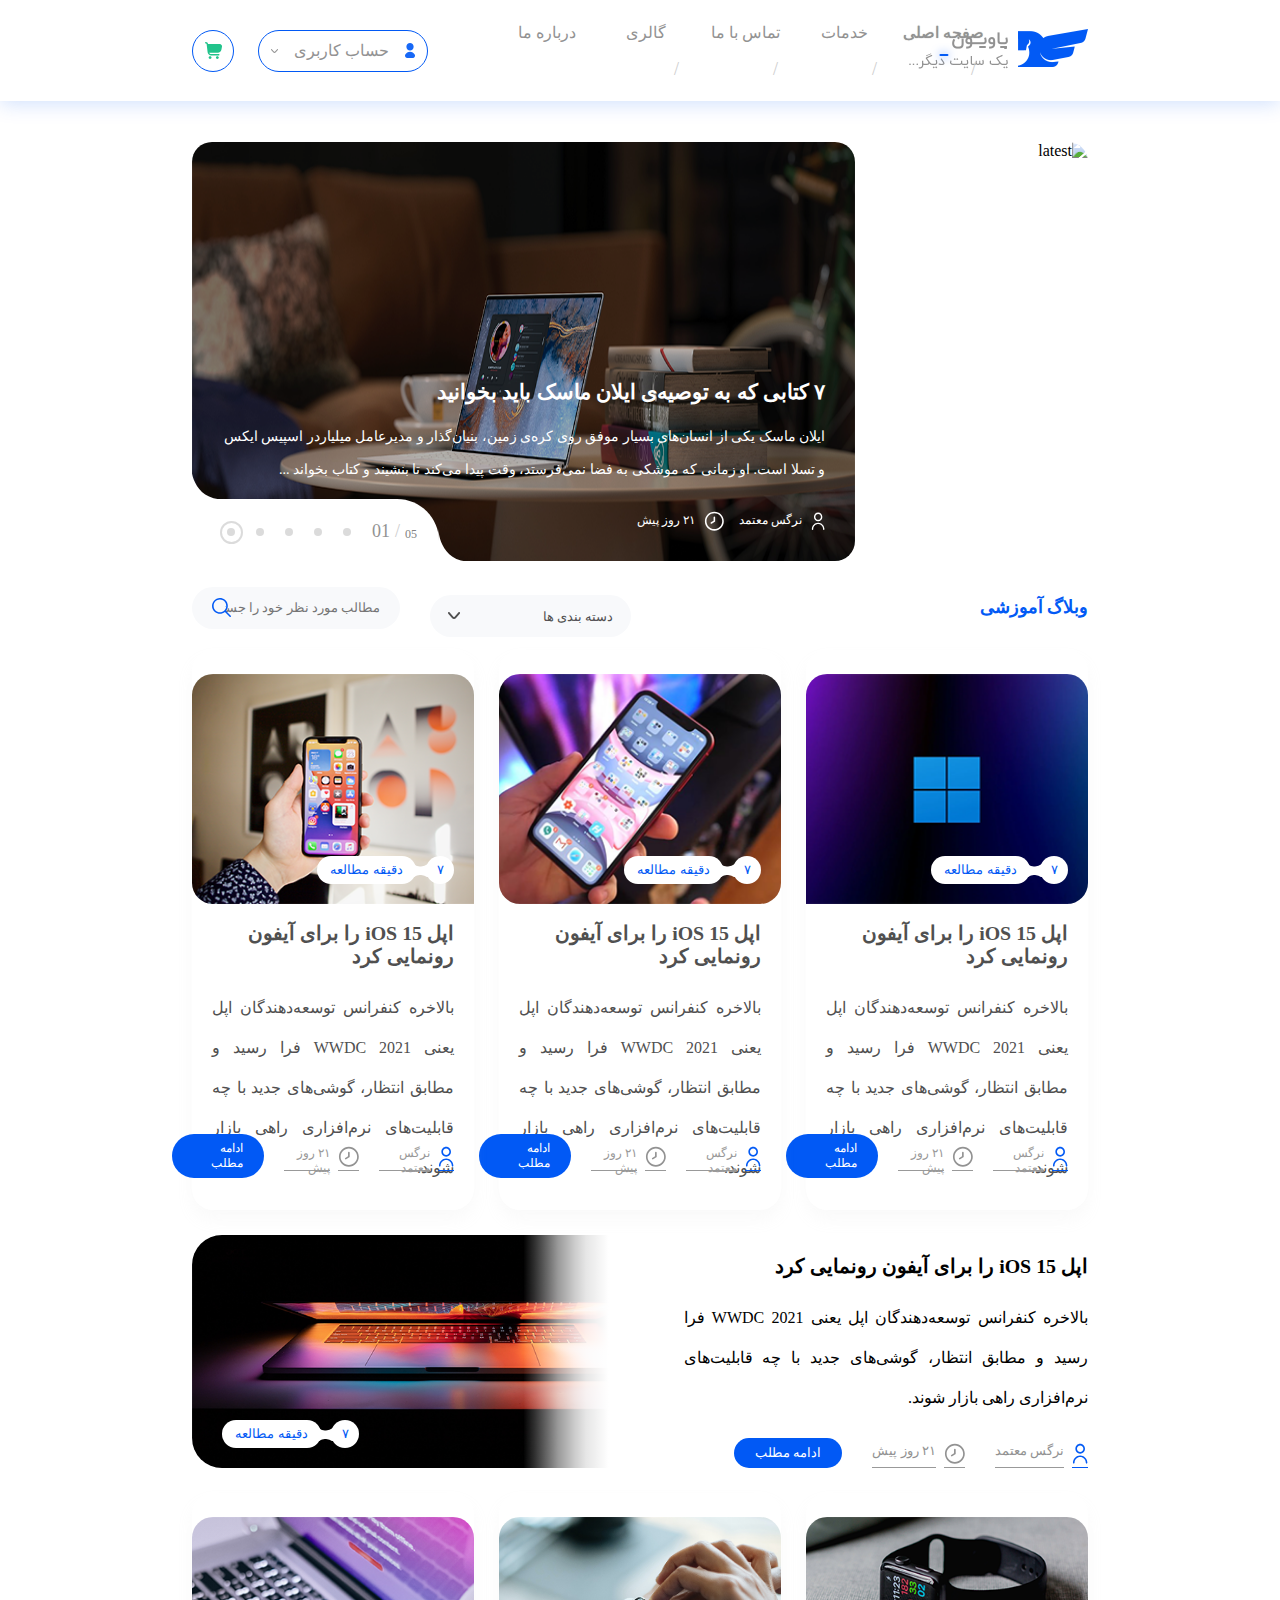
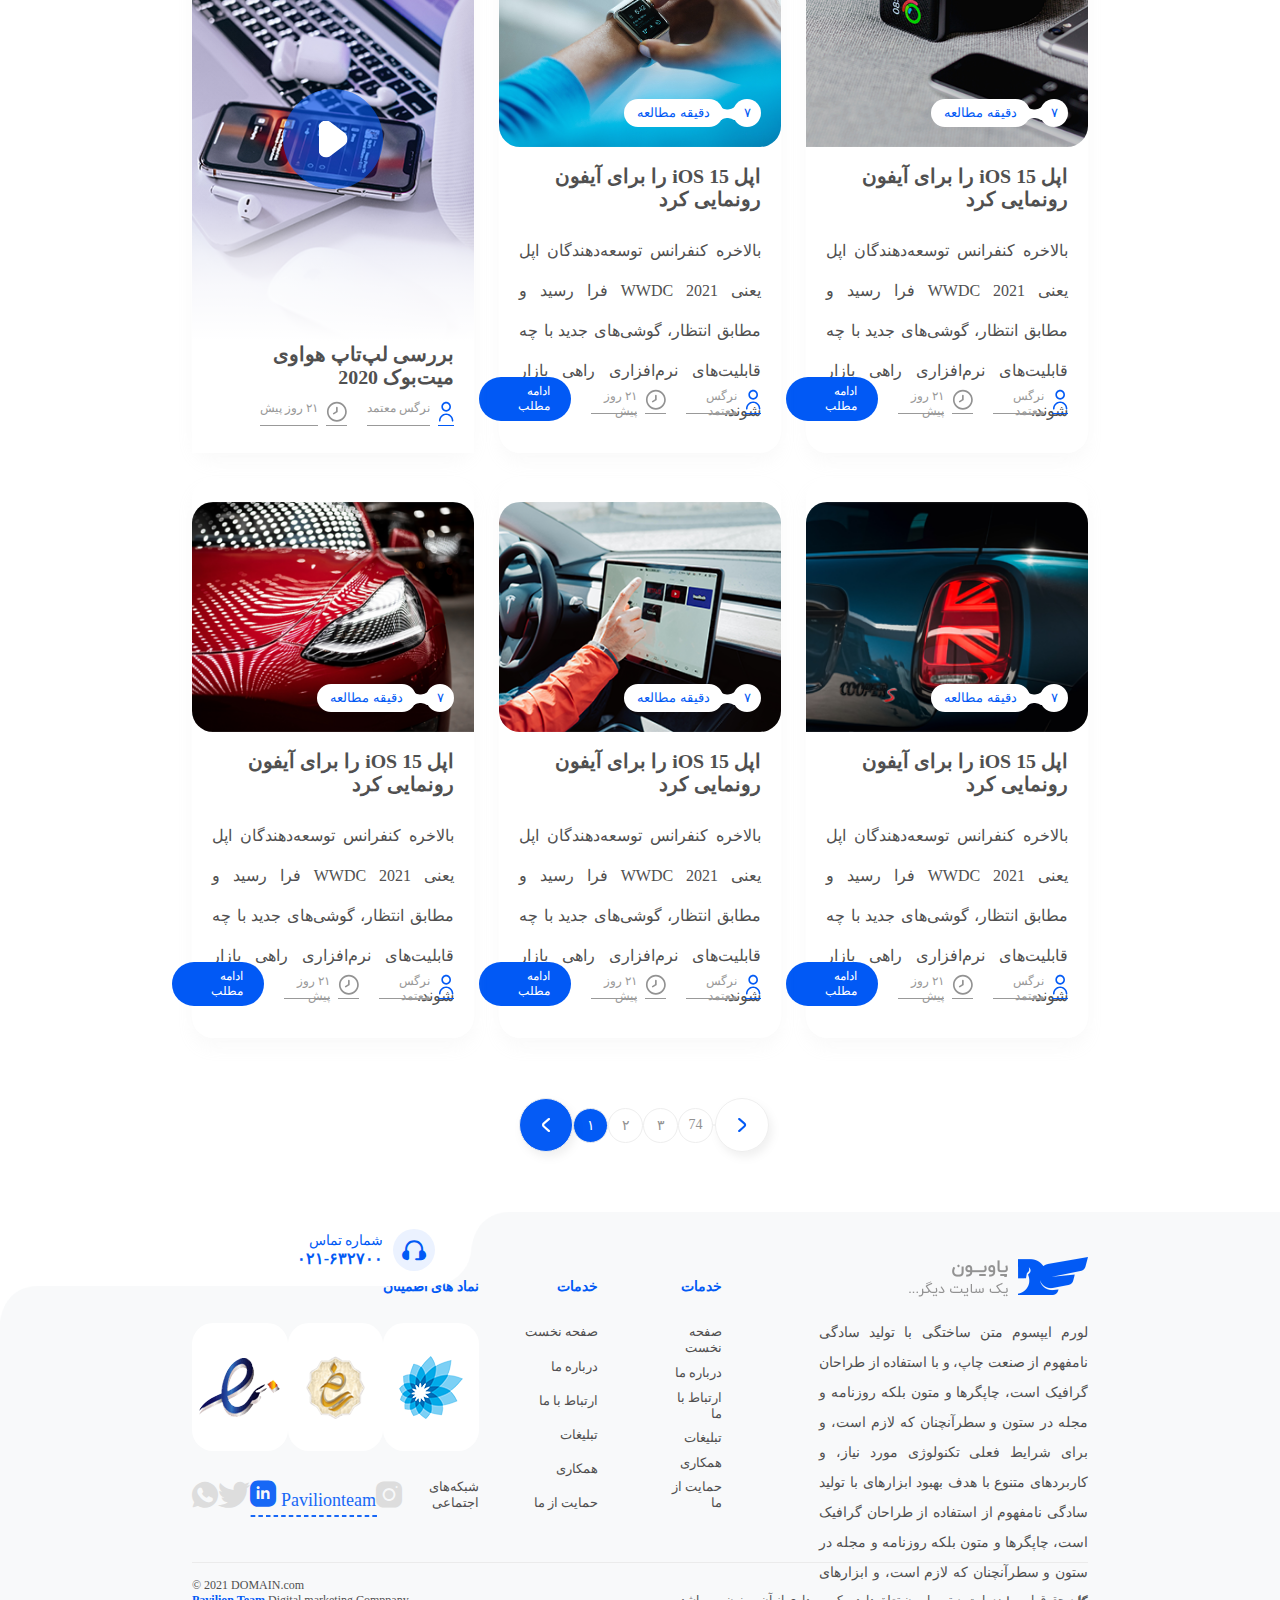
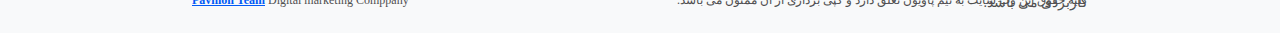
==== index.html @ 32d0528b "pagination" ====
<!DOCTYPE html>
<html lang="fa-IR" dir="rtl">

<head>
    <meta charset="UTF-8">
    <meta http-equiv="X-UA-Compatible" content="IE=edge">
    <meta name="viewport" content="width=device-width, initial-scale=1.0">
    <title>Main page</title>
    <link rel="stylesheet" href="icons/Flex-v1.0/style.css">
    <link rel="stylesheet" href="css/style.css">
    <link rel="stylesheet" href="css/style2.css">
    <script src="https://ajax.googleapis.com/ajax/libs/jquery/3.5.1/jquery.min.js"></script>

</head>

<body>

    <header>
        <div class="container">

            <div class="top-header">
                <div class="logo">
                    <img src="images/header/logo.png" alt="logo">
                </div>


                <div class="top-menu">
                    <ul class="menu" id="menu">
                        <li data-time="1">
                            <a href="#" class="active">صفحه اصلی</a>

                            <ul class="sub-menu">
                                <li>
                                    <a href="#">
                                        <div class="sub-menu-icon">
                                            <i class="flex flex-icons8-key"></i>
                                        </div>
                                        <div class="sub-menu-text">
                                            <p class="title">
                                                هدف گذاری
                                            </p>
                                            <p class="text">
                                                Lorem ipsum dolor sit amet consectetur adipisicing elit. Veritatis quia
                                                illo dolores doloremque nam officiis hic? Quisquam non ratione unde
                                                autem molestiae. Facilis architecto explicabo quo nam perspiciatis
                                                adipisci a.
                                            </p>
                                        </div>
                                    </a>
                                </li>

                                <li>
                                    <a href="#">
                                        <div class="sub-menu-icon">
                                            <i class="flex flex-icons8-key"></i>
                                        </div>
                                        <div class="sub-menu-text">
                                            <p class="title">
                                                هدف گذاری
                                            </p>
                                            <p class="text">
                                                Lorem ipsum dolor sit amet consectetur adipisicing elit. Veritatis quia
                                                illo dolores doloremque nam officiis hic? Quisquam non ratione unde
                                                autem molestiae. Facilis architecto explicabo quo nam perspiciatis
                                                adipisci a.
                                            </p>
                                        </div>
                                    </a>
                                </li>

                                <li>
                                    <a href="#">
                                        <div class="sub-menu-icon">
                                            <i class="flex flex-icons8-key"></i>
                                        </div>
                                        <div class="sub-menu-text">
                                            <p class="title">
                                                هدف گذاری
                                            </p>
                                            <p class="text">
                                                Lorem ipsum dolor sit amet consectetur adipisicing elit. Veritatis quia
                                                illo dolores doloremque nam officiis hic? Quisquam non ratione unde
                                                autem molestiae. Facilis architecto explicabo quo nam perspiciatis
                                                adipisci a.
                                            </p>
                                        </div>
                                    </a>
                                </li>

                                <li>
                                    <a href="#">
                                        <div class="sub-menu-icon">
                                            <i class="flex flex-icons8-key"></i>
                                        </div>
                                        <div class="sub-menu-text">
                                            <p class="title">
                                                هدف گذاری
                                            </p>
                                            <p class="text">
                                                Lorem ipsum dolor sit amet consectetur adipisicing elit. Veritatis quia
                                                illo dolores doloremque nam officiis hic? Quisquam non ratione unde
                                                autem molestiae. Facilis architecto explicabo quo nam perspiciatis
                                                adipisci a.
                                            </p>
                                        </div>
                                    </a>
                                </li>


                            </ul>

                        </li>
                        <li data-time="2">
                            <a href="#">
                                خدمات
                            </a>
                        </li>

                        <li data-time="3"><a href="#">
                                تماس با ما
                            </a>
                        </li>
                        <li data-time="4">
                            <a href="#">
                                گالری
                            </a>
                            <ul class="sub-menu">
                                <li>
                                    <a href="#">
                                        <div class="sub-menu-icon">
                                            <i class="flex flex-icons8-key"></i>
                                        </div>
                                        <div class="sub-menu-text">
                                            <p class="title">
                                                هدف گذاری
                                            </p>
                                            <p class="text">
                                                Lorem ipsum dolor sit amet consectetur adipisicing elit. Veritatis quia
                                                illo dolores doloremque nam officiis hic? Quisquam non ratione unde
                                                autem molestiae. Facilis architecto explicabo quo nam perspiciatis
                                                adipisci a.
                                            </p>
                                        </div>
                                    </a>
                                </li>

                                <li>
                                    <a href="#">
                                        <div class="sub-menu-icon">
                                            <i class="flex flex-icons8-key"></i>
                                        </div>
                                        <div class="sub-menu-text">
                                            <p class="title">
                                                هدف گذاری
                                            </p>
                                            <p class="text">
                                                Lorem ipsum dolor sit amet consectetur adipisicing elit. Veritatis quia
                                                illo dolores doloremque nam officiis hic? Quisquam non ratione unde
                                                autem molestiae. Facilis architecto explicabo quo nam perspiciatis
                                                adipisci a.
                                            </p>
                                        </div>
                                    </a>
                                </li>

                                <li>
                                    <a href="#">
                                        <div class="sub-menu-icon">
                                            <i class="flex flex-icons8-key"></i>
                                        </div>
                                        <div class="sub-menu-text">
                                            <p class="title">
                                                هدف گذاری
                                            </p>
                                            <p class="text">
                                                Lorem ipsum dolor sit amet consectetur adipisicing elit. Veritatis quia
                                                illo dolores doloremque nam officiis hic? Quisquam non ratione unde
                                                autem molestiae. Facilis architecto explicabo quo nam perspiciatis
                                                adipisci a.
                                            </p>
                                        </div>
                                    </a>
                                </li>

                                <li>
                                    <a href="#">
                                        <div class="sub-menu-icon">
                                            <i class="flex flex-icons8-key"></i>
                                        </div>
                                        <div class="sub-menu-text">
                                            <p class="title">
                                                هدف گذاری
                                            </p>
                                            <p class="text">
                                                Lorem ipsum dolor sit amet consectetur adipisicing elit. Veritatis quia
                                                illo dolores doloremque nam officiis hic? Quisquam non ratione unde
                                                autem molestiae. Facilis architecto explicabo quo nam perspiciatis
                                                adipisci a.
                                            </p>
                                        </div>
                                    </a>
                                </li>


                            </ul>
                        </li>
                        <li data-time="5">
                            <a href="#">
                                درباره ما
                            </a>
                        </li>
                    </ul>
                </div>


                <div class="member">
                    <div class="user">
                        <span class="icon">
                            <img src="images/header/profile/icon.svg" alt="profile">
                        </span>
                        <span class="text">
                            حساب کاربری
                        </span>
                        <span class="icon icon-arrow">
                            <img src="images/header/profile/arrow.svg" alt="arrow">
                        </span>
                    </div>


                    <div class="card">
                        <img src="images/header/card/icon.svg" alt="card">
                    </div>


                </div>
            </div>
        </div>
    </header>

    <section class="sec sec-slider container">

        <div class="latest">
            <img src="images/latest/pic.png" alt="latest">
            <div class="text">
                <h2 class="">
                    ۷ کتابی که به توصیه‌ی
                    ایلان ماسک باید بخوانید
                </h2>
                <div>
                    <span class="profile">
                        <img src="images/latest/profile.svg" alt="pofile">
                        نرگس معتمد
                    </span>
                    <span class="time">
                        <img src="images/latest/time.svg" alt="time">
                        ۲۱ روز پیش
                    </span>
                </div>
            </div>
        </div>
        <div class="slider">
            <div class="slider-content">
                <img src="images/slider/pic.png" alt="slider" class="pic">

                <div class="text">

                    <h2 class="">
                        ۷ کتابی که به توصیه‌ی
                        ایلان ماسک باید بخوانید
                    </h2>
                    <p class="">
                        ایلان ماسک یکی از انسان‌های بسیار موفق روی کره‌ی زمین، بنیان‌گذار و مدیرعامل میلیاردر اسپیس ایکس
                        و
                        تسلا است. او زمانی که موشکی به فضا نمی‌فرستد، وقت پیدا می‌کند تا بنشیند و کتاب بخواند ...
                    </p>

                    <div>
                        <span class="profile">
                            <img src="images/latest/profile.svg" alt="pofile">
                            نرگس معتمد
                        </span>
                        <span class="time">
                            <img src="images/latest/time.svg" alt="time">
                            ۲۱ روز پیش
                        </span>
                    </div>
                </div>
            </div>

            <div class="counter">
                <div class="content">
                    <span class="counter-text">
                        <span class="all">
                            05
                        </span>

                        <span class="slash">
                            /
                        </span>

                        <span class="page">
                            01
                        </span>
                    </span>

                    <ul class="dots">
                        <a href="#">
                            <li class="dot">
                            </li>
                        </a>
                        <a href="#">
                            <li class="dot">
                            </li>
                        </a>
                        <a href="#">
                            <li class="dot">
                            </li>
                        </a>
                        <a href="#">
                            <li class="dot">
                            </li>
                        </a>
                        <a href="#" class="active">
                            <li class="dot">
                            </li>
                        </a>
                    </ul>
                </div>


            </div>

        </div>

    </section>

    <section class="sec-form container">

        <div class="form sec">

            <span><a href="#">وبلاگ آموزشی</a></span>

            <form action="" method="">
                <div class="select">
                    <select>
                        <option value="1">دسته بندی ها</option>

                        <option value="2">1</option>

                        <option value="3">1</option>

                        <option value="4">1</option>
                    </select>

                </div>
                <div class="search">
                    <input type="search" name="serch" id="" placeholder="مطالب مورد نظر خود را جستجو کنید...">
                    <input type="submit" value="">
                </div>

            </form>
        </div>

    </section>

    <section class="container">
        <div class="blog">
            <div class="blog-item first">
                <div class="blog-img">
                    <img src="images/blog/pic (1).png" alt="blog-image">
                    <div class="blog-img-time">
                        <span>
                            ۷
                        </span>
                        <span>
                            دقیقه مطالعه
                        </span>
                    </div>
                </div>

                <div class="content">

                    <div class="blog-middle">
                        <div class="blog-title">
                            <h3>
                                اپل iOS 15 را برای آیفون رونمایی کرد
                            </h3>
                        </div>

                        <div class="blog-text">
                            بالاخره کنفرانس توسعه‌دهندگان اپل یعنی WWDC 2021 فرا رسید و مطابق انتظار، گوشی‌های جدید با
                            چه
                            قابلیت‌های
                            نرم‌افزاری راهی بازار شوند.
                        </div>
                    </div>
                    <div class="blog-footer">

                        <span class="blog-footer-text">
                            <span class="blog-footer-img profile">
                                <img src="icons/profile-blue.svg" alt="pofile">
                            </span>

                            <span class="profile-text">
                                نرگس معتمد
                            </span>
                        </span>
                        <span class="blog-footer-text">
                            <span class="blog-footer-img time">
                                <img src="icons/time-gray.svg" alt="time">
                            </span>

                            <span class="time-text">
                                ۲۱ روز پیش
                            </span>
                        </span>

                        <a href="#" class="btn-blue">
                            ادامه مطلب
                        </a>
                    </div>
                </div>
            </div>

            <div class="blog-item">
                <div class="blog-img">
                    <img src="images/blog/pic (2).png" alt="blog-image">
                    <div class="blog-img-time">
                        <span>
                            ۷
                        </span>
                        <span>
                            دقیقه مطالعه
                        </span>
                    </div>
                </div>

                <div class="content">

                    <div class="blog-middle">
                        <div class="blog-title">
                            <h3>
                                اپل iOS 15 را برای آیفون رونمایی کرد
                            </h3>
                        </div>

                        <div class="blog-text">
                            بالاخره کنفرانس توسعه‌دهندگان اپل یعنی WWDC 2021 فرا رسید و مطابق انتظار، گوشی‌های جدید با
                            چه
                            قابلیت‌های
                            نرم‌افزاری راهی بازار شوند.
                        </div>
                    </div>
                    <div class="blog-footer">

                        <span class="blog-footer-text">
                            <span class="blog-footer-img profile">
                                <img src="icons/profile-blue.svg" alt="pofile">
                            </span>

                            <span class="profile-text">
                                نرگس معتمد
                            </span>
                        </span>
                        <span class="blog-footer-text">
                            <span class="blog-footer-img time">
                                <img src="icons/time-gray.svg" alt="time">
                            </span>

                            <span class="time-text">
                                ۲۱ روز پیش
                            </span>
                        </span>

                        <a href="#" class="btn-blue">
                            ادامه مطلب
                        </a>
                    </div>
                </div>
            </div>

            <div class="blog-item third">
                <div class="blog-img">
                    <img src="images/blog/pic (3).png" alt="blog-image">
                    <div class="blog-img-time">
                        <span>
                            ۷
                        </span>
                        <span>
                            دقیقه مطالعه
                        </span>
                    </div>
                </div>

                <div class="content">

                    <div class="blog-middle">
                        <div class="blog-title">
                            <h3>
                                اپل iOS 15 را برای آیفون رونمایی کرد
                            </h3>
                        </div>

                        <div class="blog-text">
                            بالاخره کنفرانس توسعه‌دهندگان اپل یعنی WWDC 2021 فرا رسید و مطابق انتظار، گوشی‌های جدید با
                            چه
                            قابلیت‌های
                            نرم‌افزاری راهی بازار شوند.
                        </div>
                    </div>
                    <div class="blog-footer">

                        <span class="blog-footer-text">
                            <span class="blog-footer-img profile">
                                <img src="icons/profile-blue.svg" alt="pofile">
                            </span>

                            <span class="profile-text">
                                نرگس معتمد
                            </span>
                        </span>
                        <span class="blog-footer-text">
                            <span class="blog-footer-img time">
                                <img src="icons/time-gray.svg" alt="time">
                            </span>

                            <span class="time-text">
                                ۲۱ روز پیش
                            </span>
                        </span>

                        <a href="#" class="btn-blue">
                            ادامه مطلب
                        </a>
                    </div>

                </div>
            </div>

            <div class="blog-item-wide">
                <div class="blog-img-time">
                    <span>
                        ۷
                    </span>
                    <span>
                        دقیقه مطالعه
                    </span>
                </div>

                <div class="content">
                    <div class="blog-middle">
                        <div class="blog-title">
                            <h3>
                                اپل iOS 15 را برای آیفون رونمایی کرد
                            </h3>
                        </div>

                        <div class="blog-text">
                            بالاخره کنفرانس توسعه‌دهندگان اپل یعنی WWDC 2021 فرا رسید و مطابق انتظار، گوشی‌های جدید با
                            چه
                            قابلیت‌های
                            نرم‌افزاری راهی بازار شوند.
                        </div>
                    </div>
                    <div class="blog-footer">

                        <span class="blog-footer-text">
                            <span class="blog-footer-img profile">
                                <img src="icons/profile-blue.svg" alt="pofile">
                            </span>

                            <span class="profile-text">
                                نرگس معتمد
                            </span>
                        </span>
                        <span class="blog-footer-text">
                            <span class="blog-footer-img time">
                                <img src="icons/time-gray.svg" alt="time">
                            </span>

                            <span class="time-text">
                                ۲۱ روز پیش
                            </span>
                        </span>

                        <a href="#" class="btn-blue">
                            ادامه مطلب
                        </a>
                    </div>
                </div>


            </div>

            <div class="blog-item first">
                <div class="blog-img">
                    <img src="images/blog/pic (4).png" alt="blog-image">
                    <div class="blog-img-time">
                        <span>
                            ۷
                        </span>
                        <span>
                            دقیقه مطالعه
                        </span>
                    </div>
                </div>

                <div class="content">
                    <div class="blog-middle">
                        <div class="blog-title">
                            <h3>
                                اپل iOS 15 را برای آیفون رونمایی کرد
                            </h3>
                        </div>

                        <div class="blog-text">
                            بالاخره کنفرانس توسعه‌دهندگان اپل یعنی WWDC 2021 فرا رسید و مطابق انتظار، گوشی‌های جدید با
                            چه
                            قابلیت‌های
                            نرم‌افزاری راهی بازار شوند.
                        </div>
                    </div>
                    <div class="blog-footer">

                        <span class="blog-footer-text">
                            <span class="blog-footer-img profile">
                                <img src="icons/profile-blue.svg" alt="pofile">
                            </span>

                            <span class="profile-text">
                                نرگس معتمد
                            </span>
                        </span>
                        <span class="blog-footer-text">
                            <span class="blog-footer-img time">
                                <img src="icons/time-gray.svg" alt="time">
                            </span>

                            <span class="time-text">
                                ۲۱ روز پیش
                            </span>
                        </span>

                        <a href="#" class="btn-blue">
                            ادامه مطلب
                        </a>
                    </div>
                </div>
            </div>

            <div class="blog-item">
                <div class="blog-img">
                    <img src="images/blog/pic (5).png" alt="blog-image">
                    <div class="blog-img-time">
                        <span>
                            ۷
                        </span>
                        <span>
                            دقیقه مطالعه
                        </span>
                    </div>
                </div>

                <div class="content">
                    <div class="blog-middle">
                        <div class="blog-title">
                            <h3>
                                اپل iOS 15 را برای آیفون رونمایی کرد
                            </h3>
                        </div>

                        <div class="blog-text">
                            بالاخره کنفرانس توسعه‌دهندگان اپل یعنی WWDC 2021 فرا رسید و مطابق انتظار، گوشی‌های جدید با
                            چه
                            قابلیت‌های
                            نرم‌افزاری راهی بازار شوند.
                        </div>
                    </div>
                    <div class="blog-footer">

                        <span class="blog-footer-text">
                            <span class="blog-footer-img profile">
                                <img src="icons/profile-blue.svg" alt="pofile">
                            </span>

                            <span class="profile-text">
                                نرگس معتمد
                            </span>
                        </span>
                        <span class="blog-footer-text">
                            <span class="blog-footer-img time">
                                <img src="icons/time-gray.svg" alt="time">
                            </span>

                            <span class="time-text">
                                ۲۱ روز پیش
                            </span>
                        </span>

                        <a href="#" class="btn-blue">
                            ادامه مطلب
                        </a>
                    </div>
                </div>
            </div>

            <div class="blog-item video">
                <div class="blog-img">
                    <img src="images/blog/pic (6).png" alt="blog-image">
                </div>

                <div class="play">
                    <div class="play-btn">
                        <img class="play-btn-img" src="icons/play.svg" alt="play"
                            onclick="playPause('video/sample-5s.mp4')">
                    </div>
                </div>


                <div class="content">
                    <div class="blog-middle">
                        <div class="blog-title">
                            <h3>
                                بررسی لپ‌تاپ هواوی میت‌بوک 2020
                            </h3>
                        </div>

                        <div class="blog-text">

                        </div>
                    </div>
                    <div class="blog-footer">

                        <span class="blog-footer-text">
                            <span class="blog-footer-img profile">
                                <img src="icons/profile-blue.svg" alt="pofile">
                            </span>

                            <span class="profile-text">
                                نرگس معتمد
                            </span>
                        </span>
                        <span class="blog-footer-text">
                            <span class="blog-footer-img time">
                                <img src="icons/time-gray.svg" alt="time">
                            </span>

                            <span class="time-text">
                                ۲۱ روز پیش
                            </span>
                        </span>


                    </div>
                </div>
            </div>

            <div class="blog-item first">
                <div class="blog-img">
                    <img src="images/blog/pic (7).png" alt="blog-image">
                    <div class="blog-img-time">
                        <span>
                            ۷
                        </span>
                        <span>
                            دقیقه مطالعه
                        </span>
                    </div>
                </div>

                <div class="content">
                    <div class="blog-middle">
                        <div class="blog-title">
                            <h3>
                                اپل iOS 15 را برای آیفون رونمایی کرد
                            </h3>
                        </div>

                        <div class="blog-text">
                            بالاخره کنفرانس توسعه‌دهندگان اپل یعنی WWDC 2021 فرا رسید و مطابق انتظار، گوشی‌های جدید با
                            چه
                            قابلیت‌های
                            نرم‌افزاری راهی بازار شوند.
                        </div>
                    </div>
                    <div class="blog-footer">

                        <span class="blog-footer-text">
                            <span class="blog-footer-img profile">
                                <img src="icons/profile-blue.svg" alt="pofile">
                            </span>

                            <span class="profile-text">
                                نرگس معتمد
                            </span>
                        </span>
                        <span class="blog-footer-text">
                            <span class="blog-footer-img time">
                                <img src="icons/time-gray.svg" alt="time">
                            </span>

                            <span class="time-text">
                                ۲۱ روز پیش
                            </span>
                        </span>

                        <a href="#" class="btn-blue">
                            ادامه مطلب
                        </a>
                    </div>
                </div>
            </div>

            <div class="blog-item">
                <div class="blog-img">
                    <img src="images/blog/pic (8).png" alt="blog-image">
                    <div class="blog-img-time">
                        <span>
                            ۷
                        </span>
                        <span>
                            دقیقه مطالعه
                        </span>
                    </div>
                </div>
                <div class="content">
                    <div class="blog-middle">
                        <div class="blog-title">
                            <h3>
                                اپل iOS 15 را برای آیفون رونمایی کرد
                            </h3>
                        </div>

                        <div class="blog-text">
                            بالاخره کنفرانس توسعه‌دهندگان اپل یعنی WWDC 2021 فرا رسید و مطابق انتظار، گوشی‌های جدید با
                            چه
                            قابلیت‌های
                            نرم‌افزاری راهی بازار شوند.
                        </div>
                    </div>
                    <div class="blog-footer">

                        <span class="blog-footer-text">
                            <span class="blog-footer-img profile">
                                <img src="icons/profile-blue.svg" alt="pofile">
                            </span>

                            <span class="profile-text">
                                نرگس معتمد
                            </span>
                        </span>
                        <span class="blog-footer-text">
                            <span class="blog-footer-img time">
                                <img src="icons/time-gray.svg" alt="time">
                            </span>

                            <span class="time-text">
                                ۲۱ روز پیش
                            </span>
                        </span>

                        <a href="#" class="btn-blue">
                            ادامه مطلب
                        </a>
                    </div>
                </div>
            </div>

            <div class="blog-item third">

                <div class="blog-img">
                    <img src="images/blog/pic (9).png" alt="blog-image">
                    <div class="blog-img-time">
                        <span>
                            ۷
                        </span>
                        <span>
                            دقیقه مطالعه
                        </span>
                    </div>
                </div>

                <div class="content">
                    <div class="blog-middle">
                        <div class="blog-title">
                            <h3>
                                اپل iOS 15 را برای آیفون رونمایی کرد
                            </h3>
                        </div>

                        <div class="blog-text">
                            بالاخره کنفرانس توسعه‌دهندگان اپل یعنی WWDC 2021 فرا رسید و مطابق انتظار، گوشی‌های جدید با
                            چه
                            قابلیت‌های
                            نرم‌افزاری راهی بازار شوند.
                        </div>
                    </div>
                    <div class="blog-footer">

                        <span class="blog-footer-text">
                            <span class="blog-footer-img profile">
                                <img src="icons/profile-blue.svg" alt="pofile">
                            </span>

                            <span class="profile-text">
                                نرگس معتمد
                            </span>
                        </span>
                        <span class="blog-footer-text">
                            <span class="blog-footer-img time">
                                <img src="icons/time-gray.svg" alt="time">
                            </span>

                            <span class="time-text">
                                ۲۱ روز پیش
                            </span>
                        </span>

                        <a href="#" class="btn-blue">
                            ادامه مطلب
                        </a>
                    </div>
                </div>
            </div>

        </div>

        <div class="pagination">
            <ul>
                <a href="#">
                    <li class="flex flex-left-arrow"></li>
                </a>
                <a href="#">
                    <li class="active">۱</li>
                </a>
                <a href="#">
                    <li>۲</li>
                </a>
                <a href="#">
                    <li>۳</li>
                </a>
                <a href="#">
                    <li>74</li>
                </a>
                <li class="line"></li>
                <a href="#">
                    <li class="flex flex-right-arrow"></li>
                </a>


            </ul>
        </div>

    </section>

    <footer class="">
        <div class="container">

            <div class="call">
                <div class="call-content">
                    <i class="flex flex-call"></i>
                    <div class="text">
                        <p>شماره تماس</p>
                        <p>۰۲۱-۶۳۲۷۰۰</p>
                    </div>
                </div>
            </div>

            <div class="content">
                <div class="about">
                    <div class="logo">
                        <img src="images/header/logo.png" alt="logo">
                    </div>
                    <div class="text">
                        لورم ایپسوم متن ساختگی با تولید سادگی نامفهوم از صنعت چاپ، و با استفاده از طراحان
                        گرافیک است، چاپگرها و متون بلکه روزنامه و مجله در ستون و سطرآنچنان که لازم است، و برای شرایط
                        فعلی تکنولوژی مورد نیاز، و کاربردهای متنوع با هدف بهبود ابزارهای با تولید سادگی نامفهوم از
                        استفاده از طراحان گرافیک است، چاپگرها و متون بلکه روزنامه و مجله در ستون و سطرآنچنان که لازم
                        است، و ابزارهای کاربردی می باشد.
                    </div>

                </div>


                <div class="services">
                    <div class="title">خدمات</div>
                    <ul class="links">
                        <li><a href="#">
                                صفحه نخست
                            </a></li>

                        <li><a href="#">
                                درباره ما

                            </a></li>

                        <li><a href="#">
                                ارتباط با ما

                            </a></li>

                        <li><a href="#">
                                تبلیغات

                            </a></li>

                        <li><a href="#">
                                همکاری

                            </a></li>

                        <li><a href="#">
                                حمایت از ما

                            </a></li>

                    </ul>
                </div>

                <div class="services services-2">
                    <div class="title">خدمات</div>

                    <ul class="links">
                        <li><a href="#">
                                صفحه نخست
                            </a></li>

                        <li><a href="#">
                                درباره ما

                            </a></li>

                        <li><a href="#">
                                ارتباط با ما

                            </a></li>

                        <li><a href="#">
                                تبلیغات

                            </a></li>

                        <li><a href="#">
                                همکاری

                            </a></li>

                        <li><a href="#">
                                حمایت از ما

                            </a></li>

                    </ul>
                </div>

                <div class="symbols">
                    <div class="title">نماد های اطمینان</div>

                    <div class="symbols-img">

                        <div>
                            <img src="images/footer/pic(1).png" alt="">

                        </div>

                        <div>
                            <img src="images/footer/pic(2).png" alt="">

                        </div>

                        <div>
                            <img src="images/footer/pic(3).png" alt="">

                        </div>

                    </div>
                    <div class="social">
                        <span>
                            شبکه‌های اجتماعی
                        </span>
                        <a href="#" class="icon flex flex-instagram"></a>
                        <a href="#" class="icon flex flex-linkedin"><span>Pavilionteam</span></a>
                        <a href="#" class="icon flex flex-twitter"></a>
                        <a href="#" class="icon flex flex-whatsapp"></a>
                    </div>
                </div>
            </div>

            <div class="footer-footer">
                <span class="right">
                    کلیه حقوق این وب سایت به تیم پاویون تعلق دارد و کپی برداری از آن ممنون می باشد.
                </span>

                <span class="left">
                    <p class="top">
                        © 2021 DOMAIN.com
                    </p>
                    <p class="bottom">
                        <a href="#">Pavilion Team</a>
                        Digital marketing Comppany
                    </p>
                </span>
            </div>
        </div>
    </footer>


    <div id="videoPlayer">
        <video width="100%" id="myVideo" controls>
            <source src="video/sample-5s.mp4" type="video/mp4">
            Your browser does not support HTML video.
        </video>
        <img class="close-btn" src="icons/icons8-close-64.gif" alt="close" onclick="stopVideo()">
    </div>

    <script src="Js/java.js"></script>
    <script>

    </script>
</body>

</html>
---- icons/Flex-v1.0/style.css ----
@font-face {
  font-family: "Flex";
  src: url("fonts/Flex.eot?cmjl5a");
  src: url("fonts/Flex.eot?cmjl5a#iefix") format("embedded-opentype"),
    url("fonts/Flex.ttf?cmjl5a") format("truetype"),
    url("fonts/Flex.woff?cmjl5a") format("woff"),
    url("fonts/Flex.svg?cmjl5a#Flex") format("svg");
  font-weight: normal;
  font-style: normal;
  font-display: block;
}

.flex {
  /* use !important to prevent issues with browser extensions that change fonts */
  font-family: "Flex" !important;
  speak: never;
  font-style: normal;
  font-weight: normal;
  font-variant: normal;
  text-transform: none;
  line-height: 1;

  /* Better Font Rendering =========== */
  -webkit-font-smoothing: antialiased;
  -moz-osx-font-smoothing: grayscale;
}

.flex-left-arrow:before {
  content: "\e910";
  color: #fff;
}
.flex-right-arrow:before {
  content: "\e911";
  color: #035af5;
}
.flex-call:before {
  content: "\e90f";
  color: #025af5;
}
.flex-instagram:before {
  content: "\e90b";
  color: #dddddd;
}
.flex-linkedin:before {
  content: "\e90c";
  color: #1768f6;
}
.flex-twitter:before {
  content: "\e90d";
  color: #dddddd;
}
.flex-whatsapp:before {
  content: "\e90e";
  color: #dddddd;
}
.flex-arrow:before {
  content: "\e900";
  color: #919191;
}
.flex-card:before {
  content: "\e901";
  color: #21c38b;
}
.flex-icons8-key:before {
  content: "\e902";
}
.flex-play:before {
  content: "\e903";
  color: #fff;
}
.flex-profile:before {
  content: "\e904";
  color: #fff;
}
.flex-profile-blue:before {
  content: "\e905";
  color: #025af5;
}
.flex-search:before {
  content: "\e906";
  color: #025af5;
}
.flex-select-arrow:before {
  content: "\e907";
  color: #505050;
}
.flex-time:before {
  content: "\e908";
  color: #fff;
}
.flex-time-gray:before {
  content: "\e909";
  color: #929292;
}
.flex-user:before {
  content: "\e90a";
  color: #1768f6;
}
---- css/style.css ----
* {
  direction: rtl;
  -webkit-box-sizing: border-box;
  -moz-box-sizing: border-box;
  box-sizing: border-box;
  padding: 0;
  margin: 0;
}

*:focus {
  outline: none !important;
}

a {
  text-decoration: none;
}

ul,
ol {
  list-style: none;
}

body {
  font-family: iranyekan !important;
}

h1,
h2,
h3,
h4,
h5,
h6 {
  font-family: iranyekan !important;
}

h1 {
  font-weight: bold;
}

input,
textarea,
button,
select {
  font-family: iranyekan;
  transition: 0.3s;
  -webkit-transition: 0.3s;
  -moz-transition: 0.3s;
  -o-transition: 0.3s;
}

button,
input[type="submit"] {
  cursor: pointer;
  border: none;
}

/****************************** import ******************************/
@import url(/WebFonts/css/fontiran.css);

/****************************** container ******************************/
.container {
  width: 70%;
  margin: 0 auto;
}

/****************************** header ******************************/
header {
  position: relative;
  background-color: #ffffff;
  box-shadow: 0px 2px 20px 0px rgba(1, 89, 245, 0.2);
  margin-bottom: 41px;
  z-index: 999;
}

.top-header {
  display: flex;
  align-items: center;
  justify-content: space-between;
  height: 101px;
}

/******* header menu *******/
.top-header .top-menu .menu {
  display: flex;
  color: #929292;
  font-size: 16px;
  transform: translateX(16%);
}

.top-header .top-menu .menu > li {
  position: relative;
}

.top-header .top-menu .menu > li > a {
  position: relative;
  color: #929292;
  line-height: 36px;
  text-align: center;
  width: 85px;
  display: inline-block;
}

.top-header .top-menu .menu > li > a:hover,
.top-header .top-menu .menu > li > a.active {
  text-shadow: 0 0 1px #888;
}

/* .top-header .top-menu .menu > li > a:hover .sub-menu {
  display: block;
} */

.top-header .top-menu .menu > li > a.active::after {
  content: "";
  width: 9px;
  height: 2px;
  border-radius: 1px;
  background-color: #025af5;
  position: absolute;
  bottom: -5px;
  left: 50%;
  transform: translateX(-50%);
  box-shadow: 0 0 10px #0159f5;
}

.top-header .top-menu .menu > li > a:hover:after {
  content: "";
  width: 9px;
  height: 2px;
  border-radius: 1px;
  background-color: #025af5;
  position: absolute;
  bottom: -5px;
  left: 50%;
  transform: translateX(-50%);
  box-shadow: 0 0 10px #0159f5;
}

.top-header .top-menu .menu > li::after {
  content: "/";
  font-size: 18px;
  line-height: 36px;
  color: #cdcdcd;
  font-weight: 300;
  margin: 0 10px;
}

.top-header .top-menu .menu > li:last-child::after {
  content: "";
  display: none;
}

/******* header member *******/
.top-header .member {
  display: flex;
}

.top-header .member .user {
  width: 170px;
  display: flex;
  align-items: center;
  justify-content: center;
  border: 1px solid #0159f5;
  border-radius: 21px;
}

.top-header .user .text {
  color: #929292;
  font-size: 16px;
  line-height: 36px;
  margin: 0 16px;
}

.top-header .user .icon {
  height: 15px;
}

.top-header .user .icon-arrow {
  height: 23px;
}

.top-header .card {
  display: flex;
  align-items: center;
  justify-content: center;
  margin-right: 1.5rem;
  width: 42px;
  height: 42px;
  border: 1px solid #0159f5;
  border-radius: 100%;
}

/****************************** sec ******************************/
.sec {
  display: flex;
  justify-content: space-between;
}

/****************************** latest ******************************/
.sec > div {
  position: relative;
}

.sec-slider {
  margin-bottom: 35px;
}

.sec-slider .latest {
  width: 23%;
  height: 419px;
  overflow: hidden;
  border-radius: 20px;
}

.sec-slider .latest > img {
  position: absolute;
  width: 100%;
  height: 100%;
}

.sec-slider .latest .text {
  position: absolute;
  bottom: 30px;
  right: 15px;
  left: 15px;
  text-align: center;
}

.sec-slider .text h2 {
  color: #ffffff;
  font-size: 21px;
  font-weight: bold;
  text-align: center;
  margin-bottom: 25px;
}

.sec-slider .text div {
  color: #ffffff;
  font-size: 12px;
  font-weight: 300;
}

.sec-slider .profile {
  margin-left: 12px;
}

.sec-slider .text div img {
  vertical-align: middle;
  margin-left: 6px;
}

.sec-slider .text div .profile img {
  width: 14px;
  height: 20px;
}

.sec-slider .text div .time img {
  width: 20px;
  height: 20px;
}

/****************************** slider ******************************/
.sec-slider .slider {
  width: 74%;
  height: 419px;
  overflow: hidden;
}

.sec-slider .slider .slider-content {
  position: relative;
  width: 100%;
  height: 100%;
  overflow: hidden;
  border-radius: 20px;
}

.sec-slider .slider .pic {
  position: absolute;
  height: 200%;
  width: 100%;
  top: -250px;
}

.sec-slider .slider .text {
  position: absolute;
  bottom: 30px;
  right: 30px;
  left: 30px;
}

.sec .slider h2 {
  text-align: right;
  margin-bottom: 15px;
}

.sec .slider p {
  color: #ffffff;
  font-size: 14px;
  line-height: 33px;
  margin-bottom: 25px;
}

.sec .slider .counter {
  background: url("/images/slider/other.png") no-repeat;
  width: 282px;
  height: 96px;
  position: absolute;
  bottom: -1px;
  left: -2px;
}

.sec .slider .counter .content {
  position: absolute;
  bottom: 20px;
  right: 0;
  padding-right: 55px;
  display: flex;
  align-items: center;
}

.sec .slider .counter .counter-text {
  display: flex;
  align-items: flex-end;
  font-size: 12px;
  color: #828282;
}

.sec .slider .counter .counter-text .slash {
  font-size: 18px;
  color: #cdcdcd;
  font-weight: 300;
  margin: 0 5px;
}

.sec .slider .counter .counter-text .page {
  font-size: 18px;
  color: #929292;
}

.sec .slider .counter .dots {
  display: flex;
}

.sec .slider .counter .dots a {
  margin-right: 21px;
  position: relative;
}

.sec .slider .counter .dot {
  display: block;
  width: 8px;
  height: 8px;
  border-radius: 50%;
  background-color: rgba(136, 136, 136, 0.3);
}

.sec .slider .counter .dots a.active::after {
  content: "";
  position: absolute;
  top: -7px;
  left: -7px;
  width: 19px;
  height: 19px;
  transform: rotate(-45deg);
  border: rgba(136, 136, 136, 0.3) solid 2px;
  border-radius: 50%;
  animation: page-time 4s forwards steps(1, end);
  -webkit-animation: page-time 4s forwards steps(1, end);
}

@keyframes page-time {
  25% {
    border-left: rgba(120, 120, 120, 1) 2px solid;
  }
  50% {
    border-left: rgba(120, 120, 120, 1) 2px solid;
    border-top: rgba(120, 120, 120, 1) 2px solid;
  }
  75% {
    border-left: rgba(120, 120, 120, 1) 2px solid;
    border-top: rgba(120, 120, 120, 1) 2px solid;
    border-right: rgba(120, 120, 120, 1) 2px solid;
  }
  100% {
    border-left: rgba(120, 120, 120, 1) 2px solid;
    border-top: rgba(120, 120, 120, 1) 2px solid;
    border-right: rgba(120, 120, 120, 1) 2px solid;
    border-bottom: rgba(120, 120, 120, 1) 2px solid;
  }
}

@-webkit-keyframes page-time {
  25% {
    border-left: rgba(120, 120, 120, 1) 2px solid;
  }
  50% {
    border-left: rgba(120, 120, 120, 1) 2px solid;
    border-top: rgba(120, 120, 120, 1) 2px solid;
  }
  75% {
    border-left: rgba(120, 120, 120, 1) 2px solid;
    border-top: rgba(120, 120, 120, 1) 2px solid;
    border-right: rgba(120, 120, 120, 1) 2px solid;
  }
  100% {
    border-left: rgba(120, 120, 120, 1) 2px solid;
    border-top: rgba(120, 120, 120, 1) 2px solid;
    border-right: rgba(120, 120, 120, 1) 2px solid;
    border-bottom: rgba(120, 120, 120, 1) 2px solid;
  }
}

/****************************** form ******************************/
.sec-form {
  margin-bottom: 14px;
}

.form {
  height: 40px;
}

.form span a {
  font-size: 18px;
  color: #025af5;
  font-weight: bold;
}

.form form {
  width: 49%;
  display: flex;
  justify-content: space-between;
  align-items: center;
  font-size: 13px;
  color: #505050;
}

.form form .select {
  position: relative;
}

.form form select {
  width: 201px;
  height: 42px;
  border-radius: 21px;
  border: none;
  background-color: #f8f9fb;
  padding: 0 18px;
  -webkit-appearance: none;
  -moz-appearance: none;
  appearance: none;
  font-size: 13px;
  color: #505050;
}

.form form select::-ms-expand {
  display: none;
}

.form form .select::after {
  content: "";
  width: 12px;
  height: 7px;
  position: absolute;
  top: 17px;
  left: 18px;
  background: url("/icons/select-arrow.svg");
}

.form form .search input[type="search"] {
  width: 100%;
  height: 42px;
  border-radius: 21px;
  background-color: #f8f9fb;
  border: none;
  font-size: 13px;
  color: #505050;
  padding: 0 20px;
}

.form form .search input:focus {
  border: #505050 1px solid;
}

.form form .search {
  width: 65%;
  position: relative;
  margin-right: 30px;
}

.form form .search::after {
  content: "";
  width: 19px;
  height: 19px;
  position: absolute;
  top: 11px;
  left: 20px;
  background: url("/icons/search.svg");
  cursor: pointer;
}

.form form .search input[type="submit"]:visited {
  position: absolute;
  top: 11px;
  left: 20px;
  width: 19px;
  height: 19px;
  background: transparent;
  z-index: 5;
}

.form form .search input[type="submit"]:visited {
  border: none;
}
/****************************** blog ******************************/
section .blog {
  display: grid;
  grid-template-columns: 1fr 1fr 1fr;
  grid-gap: 25px;
}

.blog-item {
  background-color: #ffffff;
  height: 560px;
  border-radius: 21px;
  box-shadow: 0px 10px 15px rgba(204, 204, 204, 0.1);
  padding: 1.5rem 0;
  position: relative;
}

.blog-img {
  height: 45%;
  position: relative;
}

.blog-img img {
  object-fit: cover;
  border-radius: 21px;
  width: 100%;
  height: 100%;
}

.blog-item.first .blog-img img {
  border-bottom-left-radius: 0px;
}

.blog-item.third .blog-img img {
  border-bottom-right-radius: 0px;
}

.blog-img-time {
  display: flex;
  align-items: center;
  position: absolute;
  bottom: 20px;
  right: 20px;
  font-size: 13px;
  color: #025af5;
}

.blog-img-time::after {
  content: "";
  width: 15px;
  height: 14px;
  background: url("/images/blog/time-bg-ct.png");
  position: absolute;
  right: 26px;
}

.blog-img-time span {
  display: flex;
  align-items: center;
  justify-content: center;
  background-color: #ffffff;
  border-radius: 50%;
  width: 28px;
  height: 28px;
}

.blog-img-time span:nth-child(2) {
  margin-right: 10px;
  width: 99px;
  height: 28px;
  border-radius: 14px;
}

.blog-item .content {
  height: 55%;
  width: 100%;
  position: absolute;
  bottom: 0px;
  color: #505050;
  padding: 1.25rem;
}

.blog-middle .blog-title {
  font-size: 17px;
  font-weight: bold;
}

.blog-middle .blog-text {
  font-size: 16px;
  line-height: 40px;
  text-align: justify;
  margin: 20px 0;
}

.blog-footer {
  width: 100%;
  display: flex;
  align-items: center;
  color: #999999;
  font-size: 12px;
  padding: 0.75rem 0 2rem 0;
  position: absolute;
  bottom: 0;
}

.blog-footer .blog-footer-text {
  display: flex;
  align-items: center;
  margin: 0 !important;
  margin-left: 20px !important;
}

.blog-footer img {
  height: 20;
}

.blog-footer .blog-footer-img {
  margin-left: 8px;
  position: relative;
}

.blog-footer .blog-footer-text span {
  position: relative;
  height: 20px;
}

.blog-footer .blog-footer-text span::after {
  content: "";
  width: 100%;
  height: 1px;
  background-color: #999999;
  position: absolute;
  bottom: -5px;
  left: 0;
}

.blog-footer .blog-footer-text span.profile::after {
  background-color: #0159f5;
}

.blog-footer .btn-blue {
  padding: 7px 21px;
  color: #ffffff;
  background-color: #0159f5;
  border-radius: 50px;
  margin-left: 0 !important;
}

/******* blog-wide *******/

.blog-item-wide {
  display: flex;
  align-items: center;
  grid-column-start: 1;
  grid-column-end: 4;
  background: url("../images/blog/pic-wide.png") no-repeat left center/58%;
  border-radius: 30px 0px 0px 30px;
  position: relative;
}

.blog-item-wide .blog-img-time {
  left: 30px;
  right: auto;
}

.blog-item-wide .content {
  width: 63%;
  padding: 20px 0px 30px 160px;
  background-image: linear-gradient(
    to left,
    #ffffff 85%,
    rgba(255, 255, 255, 0.9) 89%,
    rgba(255, 255, 255, 0.8) 91%,
    rgba(255, 255, 255, 0.6) 94%,
    rgba(255, 255, 255, 0.4) 96%,
    rgba(255, 255, 255, 0.2) 98%,
    rgba(255, 255, 255, 0.01) 100%
  );
}

.blog-item-wide .blog-footer {
  display: flex;
  justify-content: flex-start;
  align-items: center;
  color: #929292;
  font-size: 13px;
  padding-bottom: 0;
}

.blog-item-wide .blog-footer > span {
  margin-left: 30px !important;
}

/******* blog-video *******/

.blog-item.video .blog-img {
  height: 100%;
  width: 100%;
}

.blog-item.video .content {
  height: 130px;
}

.blog-item.video .play {
  width: 100%;
  height: 100%;
  position: absolute;
  top: 0;
  background-image: linear-gradient(
    to top,
    #ffffff 20%,
    rgba(255, 255, 255, 0.9) 25%,
    rgba(255, 255, 255, 0.8) 30%,
    rgba(255, 255, 255, 0.6) 35%,
    rgba(255, 255, 255, 0.3) 40%,
    rgba(255, 255, 255, 0.2) 42%,
    rgba(255, 255, 255, 0.01) 45%
  );
}

#videoPlayer {
  width: 50%;
  display: none;
  position: fixed;
  top: 50%;
  left: 50%;
  transform: translate(-50%, -50%);
}

#videoPlayer #myVideo {
  width: 100%;
  box-shadow: 0 0 0 100vh rgba(0, 0, 0, 0.7);
}

#videoPlayer .close-btn {
  position: absolute;
  top: 10px;
  right: 10px;
  width: 40px;
  cursor: pointer;
}

.blog-item.video .play .play-btn {
  width: 100px;
  height: 100px;
  border-radius: 50%;
  background-color: rgba(2, 90, 245, 0.6);
  position: absolute;
  left: 50%;
  top: 35%;
  transform: translateX(-50%);
}

.blog-item.video .play .play-btn::after {
  content: "";
  position: absolute;
  top: 50%;
  left: 50%;
  transform: translate(-50%, -50%);
  border-radius: 50%;
  /* border: 1px solid rgba(2, 90, 245, 0.6); */
  /* width: 120%;
  height: 120%; */
  animation: play-border 1.5s linear infinite;
}

@keyframes play-border {
  0% {
    width: 100%;
    height: 100%;
    border: 1px solid rgba(2, 90, 245, 0);
  }

  50% {
    width: 115%;
    height: 115%;
    border: 4px solid rgba(2, 90, 245, 0.6);
  }

  100% {
    width: 130%;
    height: 130%;
    border: 1px solid rgba(2, 90, 245, 0);
  }
}

@-webkit-keyframes play-border {
  0% {
    width: 100%;
    height: 100%;
    border: 1px solid rgba(2, 90, 245, 0);
  }

  50% {
    width: 115%;
    height: 115%;
    border: 4px solid rgba(2, 90, 245, 0.6);
  }

  100% {
    width: 130%;
    height: 130%;
    border: 1px solid rgba(2, 90, 245, 0);
  }
}

.blog-item.video .play .play-btn-img {
  position: absolute;
  top: 50%;
  left: 50%;
  transform: translate(-50%, -50%);
  cursor: pointer;
  z-index: 2;
}
---- css/style2.css ----
/*_ mixed-in for ( display=flex; flex=1;)_*/
/*_ mixed-in for ( display=flex;)_*/
/*_ mixed-in for ( display=flex; - up to down = center , right to left = center )_*/
/*_ mixed-in for ( display=flex; - up to down = center , right to left = space-between )_*/
@import url(/WebFonts/css/fontiran.css);
/******* header menu(sub-menu) *******/
.top-header .top-menu .menu .sub-menu {
  display: none;
  background-color: #ffffff;
  -webkit-box-shadow: 0 0 10px rgba(119, 119, 119, 0.5);
          box-shadow: 0 0 10px rgba(119, 119, 119, 0.5);
  border-radius: 17px;
  width: 250px;
  position: absolute;
  bottom: 0;
  right: 0;
  -webkit-transform: translate(20%, 105%);
          transform: translate(20%, 105%);
  z-index: 999;
}

.top-header .top-menu .menu .sub-menu::after {
  content: "";
  width: 0;
  height: 0;
  border-style: solid;
  border-width: 0 13px 13px 13px;
  border-color: transparent transparent #ffffff transparent;
  position: absolute;
  top: -12px;
  right: 80px;
  margin: 0 auto;
}

.top-header .top-menu .menu .sub-menu li {
  border-bottom: 1px dashed #929292;
}

.top-header .top-menu .menu .sub-menu li:last-child {
  border-bottom: none;
}

.top-header .top-menu .menu .sub-menu li a {
  color: #929292;
  display: -webkit-box;
  display: -ms-flexbox;
  display: flex;
  -webkit-box-align: center;
      -ms-flex-align: center;
          align-items: center;
  padding: 20px 15px;
  font-size: 13px;
}

.top-header .top-menu .menu .sub-menu li a:hover {
  text-shadow: 0 0 1px #bbbbbb;
}

.top-header .top-menu .menu .sub-menu li a .sub-menu-icon {
  margin-left: 10px;
  height: 40px;
  width: 30px;
  background-color: rgba(86, 199, 110, 0.3);
  display: -webkit-box;
  /* OLD - iOS 6-, Safari 3.1-6 */
  /* OLD - Firefox 19- (buggy but mostly works) */
  display: -moz-flex;
  display: -ms-flexbox;
  /* TWEENER - IE 10 */
  /* NEW - Chrome */
  display: flex;
  -webkit-box-align: center;
  -ms-flex-align: center;
  -ms-flex-align: center;
  align-items: center;
  -webkit-box-pack: center;
  -ms-flex-pack: center;
  justify-content: center;
  border-radius: 15px;
}

.top-header .top-menu .menu .sub-menu li a .title {
  color: #929292;
  font-size: 16px;
  font-weight: bold;
  margin-bottom: 3px;
}

.top-header .top-menu .menu .sub-menu li a .text {
  width: 170px;
  white-space: nowrap;
  overflow: hidden;
  text-overflow: ellipsis;
}

.top-header .top-menu .menu .sub-menu li a i.flex-icons8-key {
  color: #56c76e;
  display: block;
}

/****************************** blog pagination ******************************/
.container .pagination {
  width: 100%;
  margin: 60px 0;
}

.container .pagination ul {
  direction: ltr !important;
  display: -webkit-box;
  /* OLD - iOS 6-, Safari 3.1-6 */
  /* OLD - Firefox 19- (buggy but mostly works) */
  display: -moz-flex;
  display: -ms-flexbox;
  /* TWEENER - IE 10 */
  /* NEW - Chrome */
  display: flex;
  -webkit-box-align: center;
  -ms-flex-align: center;
  -ms-flex-align: center;
  align-items: center;
  -webkit-box-pack: justify;
  -ms-flex-pack: justify;
  justify-content: space-between;
  width: 27%;
  margin: 0 auto;
}

.container .pagination ul li {
  display: -webkit-box;
  /* OLD - iOS 6-, Safari 3.1-6 */
  /* OLD - Firefox 19- (buggy but mostly works) */
  display: -moz-flex;
  display: -ms-flexbox;
  /* TWEENER - IE 10 */
  /* NEW - Chrome */
  display: flex;
  -webkit-box-align: center;
  -ms-flex-align: center;
  -ms-flex-align: center;
  align-items: center;
  -webkit-box-pack: center;
  -ms-flex-pack: center;
  justify-content: center;
  width: 35px;
  height: 35px;
  border-radius: 18px;
  background-color: #ffffff;
  border: 1px solid #eeeeee;
  font-size: 14px;
  color: #929292;
}

.container .pagination ul li.active {
  background-color: #025af5;
  color: #ffffff;
}

.container .pagination ul li.line {
  height: 0;
}

.container .pagination ul .flex-right-arrow {
  width: 54px;
  height: 54px;
  border-radius: 27px;
  -webkit-filter: drop-shadow(3px 5.196px 4.5px rgba(0, 0, 0, 0.06));
          filter: drop-shadow(3px 5.196px 4.5px rgba(0, 0, 0, 0.06));
  background-color: #ffffff;
}

.container .pagination ul .flex-left-arrow {
  width: 54px;
  height: 54px;
  border-radius: 27px;
  -webkit-filter: drop-shadow(3px 5.196px 4.5px rgba(0, 0, 0, 0.06));
          filter: drop-shadow(3px 5.196px 4.5px rgba(0, 0, 0, 0.06));
  background-color: #055bf5;
}

/****************************** footer ******************************/
footer {
  position: relative;
  background-color: #f8f9fa;
}

/******* call of footer *******/
footer .call {
  width: 510px;
  height: 110px;
  background: url(/images/footer/footer-bg.png) no-repeat center;
  background-size: contain;
  position: absolute;
  left: 0;
}

footer .call .call-content {
  display: -webkit-box;
  /* OLD - iOS 6-, Safari 3.1-6 */
  /* OLD - Firefox 19- (buggy but mostly works) */
  display: -moz-flex;
  display: -ms-flexbox;
  /* TWEENER - IE 10 */
  /* NEW - Chrome */
  display: flex;
  -webkit-box-align: center;
  -ms-flex-align: center;
  -ms-flex-align: center;
  align-items: center;
  -webkit-box-pack: center;
  -ms-flex-pack: center;
  justify-content: center;
  position: absolute;
  right: 75px;
  top: 17px;
}

footer .call .call-content i {
  display: -webkit-box;
  /* OLD - iOS 6-, Safari 3.1-6 */
  /* OLD - Firefox 19- (buggy but mostly works) */
  display: -moz-flex;
  display: -ms-flexbox;
  /* TWEENER - IE 10 */
  /* NEW - Chrome */
  display: flex;
  -webkit-box-align: center;
  -ms-flex-align: center;
  -ms-flex-align: center;
  align-items: center;
  -webkit-box-pack: center;
  -ms-flex-pack: center;
  justify-content: center;
  font-size: 20px;
  width: 42px;
  height: 42px;
  border-radius: 21px;
  background-color: #ebf2ff;
}

footer .call .call-content .text {
  margin-right: 10px;
}

footer .call .call-content .text p {
  font-size: 14px;
  line-height: 18px;
  color: #025af5;
}

footer .call .call-content .text p:nth-of-type(2) {
  font-size: 16px;
  letter-spacing: 2px;
  font-weight: bold;
}

/******* content of footer *******/
footer .content {
  height: 350px;
  display: -webkit-box;
  /* OLD - iOS 6-, Safari 3.1-6 */
  /* OLD - Firefox 19- (buggy but mostly works) */
  display: -moz-flex;
  display: -ms-flexbox;
  /* TWEENER - IE 10 */
  /* NEW - Chrome */
  display: flex;
  -webkit-box-align: center;
  -ms-flex-align: center;
  -ms-flex-align: center;
  align-items: center;
  -webkit-box-pack: justify;
  -ms-flex-pack: justify;
  justify-content: space-between;
  color: #505050;
  padding: 45px 0 30px 0;
  font-size: 13px;
}

footer .content .title {
  font-size: 14px;
  color: #025af5;
  font-weight: bold;
}

footer .content .about {
  height: 100%;
  width: 30%;
  font-size: 14px;
  line-height: 30px;
  text-align: justify;
}

footer .content .about .logo {
  margin-bottom: 10px;
}

footer .content .services {
  height: 85%;
  width: 12%;
  display: -webkit-box;
  /* OLD - iOS 6-, Safari 3.1-6 */
  /* OLD - Firefox 19- (buggy but mostly works) */
  display: -moz-flex;
  display: -ms-flexbox;
  /* TWEENER - IE 10 */
  /* NEW - Chrome */
  display: flex;
  -webkit-box-align: start;
  -ms-flex-align: start;
  -ms-flex-align: flex-start;
  align-items: flex-start;
  -webkit-box-pack: justify;
  -ms-flex-pack: justify;
  justify-content: space-between;
  -webkit-box-direction: normal;
  -webkit-box-orient: vertical;
  -ms-flex-direction: column;
  flex-direction: column;
  padding-right: 55px;
}

footer .content .services .links {
  height: 80%;
  display: -webkit-box;
  /* OLD - iOS 6-, Safari 3.1-6 */
  /* OLD - Firefox 19- (buggy but mostly works) */
  display: -moz-flex;
  display: -ms-flexbox;
  /* TWEENER - IE 10 */
  /* NEW - Chrome */
  display: flex;
  -webkit-box-align: start;
  -ms-flex-align: start;
  -ms-flex-align: flex-start;
  align-items: flex-start;
  -webkit-box-pack: justify;
  -ms-flex-pack: justify;
  justify-content: space-between;
  -webkit-box-direction: normal;
  -webkit-box-orient: vertical;
  -ms-flex-direction: column;
  flex-direction: column;
}

footer .content .services .links a {
  color: #505050;
}

footer .content .services .links a:hover {
  text-shadow: 0 0 2px #888888;
}

footer .content .services-2 {
  padding-right: 30px;
}

footer .content .symbols {
  width: 32%;
  height: 85%;
  display: -webkit-box;
  /* OLD - iOS 6-, Safari 3.1-6 */
  /* OLD - Firefox 19- (buggy but mostly works) */
  display: -moz-flex;
  display: -ms-flexbox;
  /* TWEENER - IE 10 */
  /* NEW - Chrome */
  display: flex;
  -webkit-box-align: start;
  -ms-flex-align: start;
  -ms-flex-align: flex-start;
  align-items: flex-start;
  -webkit-box-pack: justify;
  -ms-flex-pack: justify;
  justify-content: space-between;
  -webkit-box-direction: normal;
  -webkit-box-orient: vertical;
  -ms-flex-direction: column;
  flex-direction: column;
}

footer .content .symbols .symbols-img {
  width: 100%;
  display: -webkit-box;
  /* OLD - iOS 6-, Safari 3.1-6 */
  /* OLD - Firefox 19- (buggy but mostly works) */
  display: -moz-flex;
  display: -ms-flexbox;
  /* TWEENER - IE 10 */
  /* NEW - Chrome */
  display: flex;
  -webkit-box-align: center;
  -ms-flex-align: center;
  -ms-flex-align: center;
  align-items: center;
  -webkit-box-pack: justify;
  -ms-flex-pack: justify;
  justify-content: space-between;
}

footer .content .symbols .symbols-img div {
  display: -webkit-box;
  /* OLD - iOS 6-, Safari 3.1-6 */
  /* OLD - Firefox 19- (buggy but mostly works) */
  display: -moz-flex;
  display: -ms-flexbox;
  /* TWEENER - IE 10 */
  /* NEW - Chrome */
  display: flex;
  -webkit-box-align: center;
  -ms-flex-align: center;
  -ms-flex-align: center;
  align-items: center;
  -webkit-box-pack: center;
  -ms-flex-pack: center;
  justify-content: center;
  width: 124px;
  height: 128px;
  border-radius: 21px;
  background-color: #ffffff;
}

footer .content .social {
  width: 100%;
  display: -webkit-box;
  /* OLD - iOS 6-, Safari 3.1-6 */
  /* OLD - Firefox 19- (buggy but mostly works) */
  display: -moz-flex;
  display: -ms-flexbox;
  /* TWEENER - IE 10 */
  /* NEW - Chrome */
  display: flex;
  -webkit-box-align: center;
  -ms-flex-align: center;
  -ms-flex-align: center;
  align-items: center;
  -webkit-box-pack: justify;
  -ms-flex-pack: justify;
  justify-content: space-between;
}

footer .content .social a {
  font-size: 26px;
  position: relative;
}

footer .content .social a::before {
  vertical-align: middle;
}

footer .content .social a:hover {
  text-shadow: 0 0 2px #929292;
}

footer .content .social a span {
  margin-left: 5px;
  font-family: iranyekan !important;
  font-size: 18px;
  color: #1768f6;
}

footer .content .social a.flex-linkedin::after {
  content: "";
  width: 65%;
  border: 1px dashed #1768f6;
  -webkit-transform: scaleX(1.5) translate(34%, 0);
          transform: scaleX(1.5) translate(34%, 0);
  position: absolute;
  bottom: -8px;
  right: 50%;
}

footer .content .social a.flex-linkedin:hover {
  text-shadow: 0 0 2px #1768f6;
}

/******* footer of footer *******/
footer .footer-footer {
  padding: 15px 0 25px 0;
  border-top: 1px solid #ebebeb;
  display: -webkit-box;
  /* OLD - iOS 6-, Safari 3.1-6 */
  /* OLD - Firefox 19- (buggy but mostly works) */
  display: -moz-flex;
  display: -ms-flexbox;
  /* TWEENER - IE 10 */
  /* NEW - Chrome */
  display: flex;
  -webkit-box-pack: justify;
  -ms-flex-pack: justify;
  justify-content: space-between;
  -webkit-box-align: end;
  -ms-flex-align: end;
  -ms-flex-align: flex-end;
  align-items: flex-end;
  font-size: 12px;
  color: #505050;
}

footer .footer-footer .left p {
  direction: ltr !important;
}

footer .footer-footer .left p a {
  font-size: 12px;
  text-decoration: underline;
  color: #025af5;
  font-weight: bold;
}
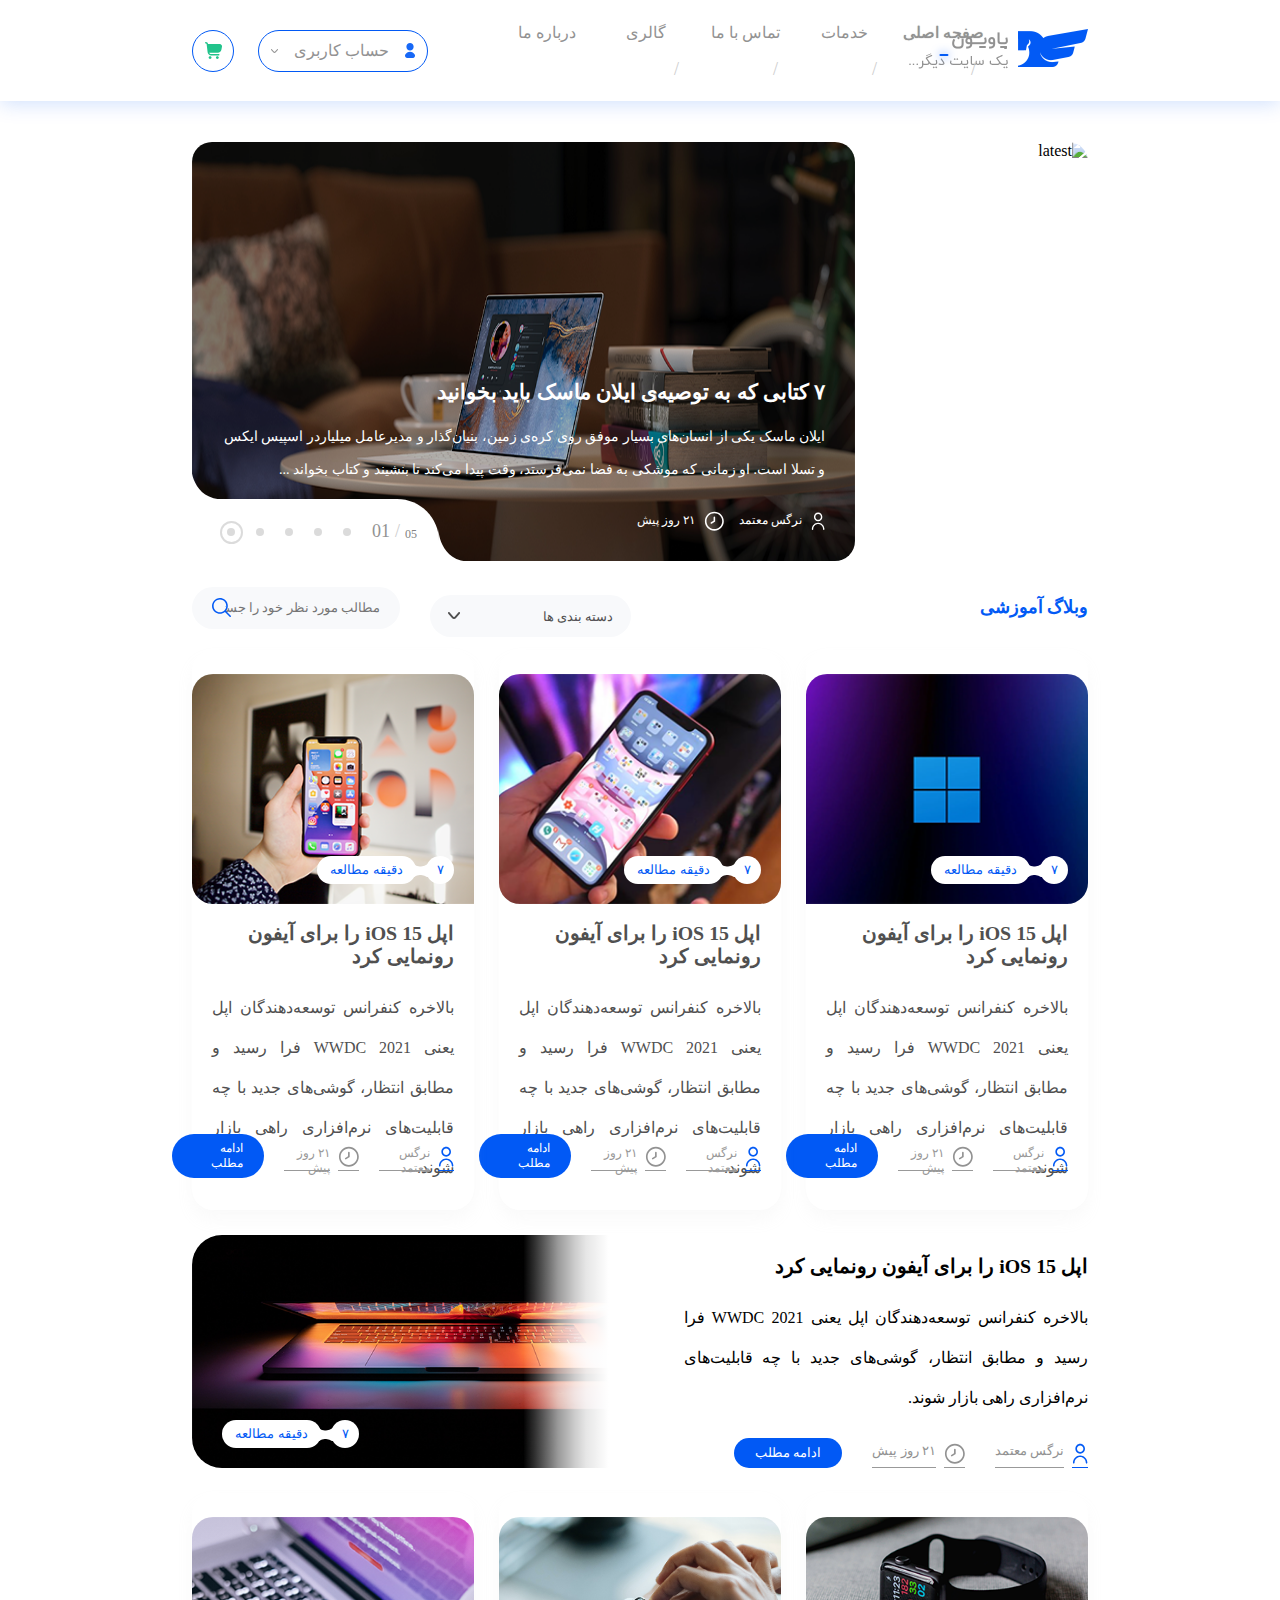
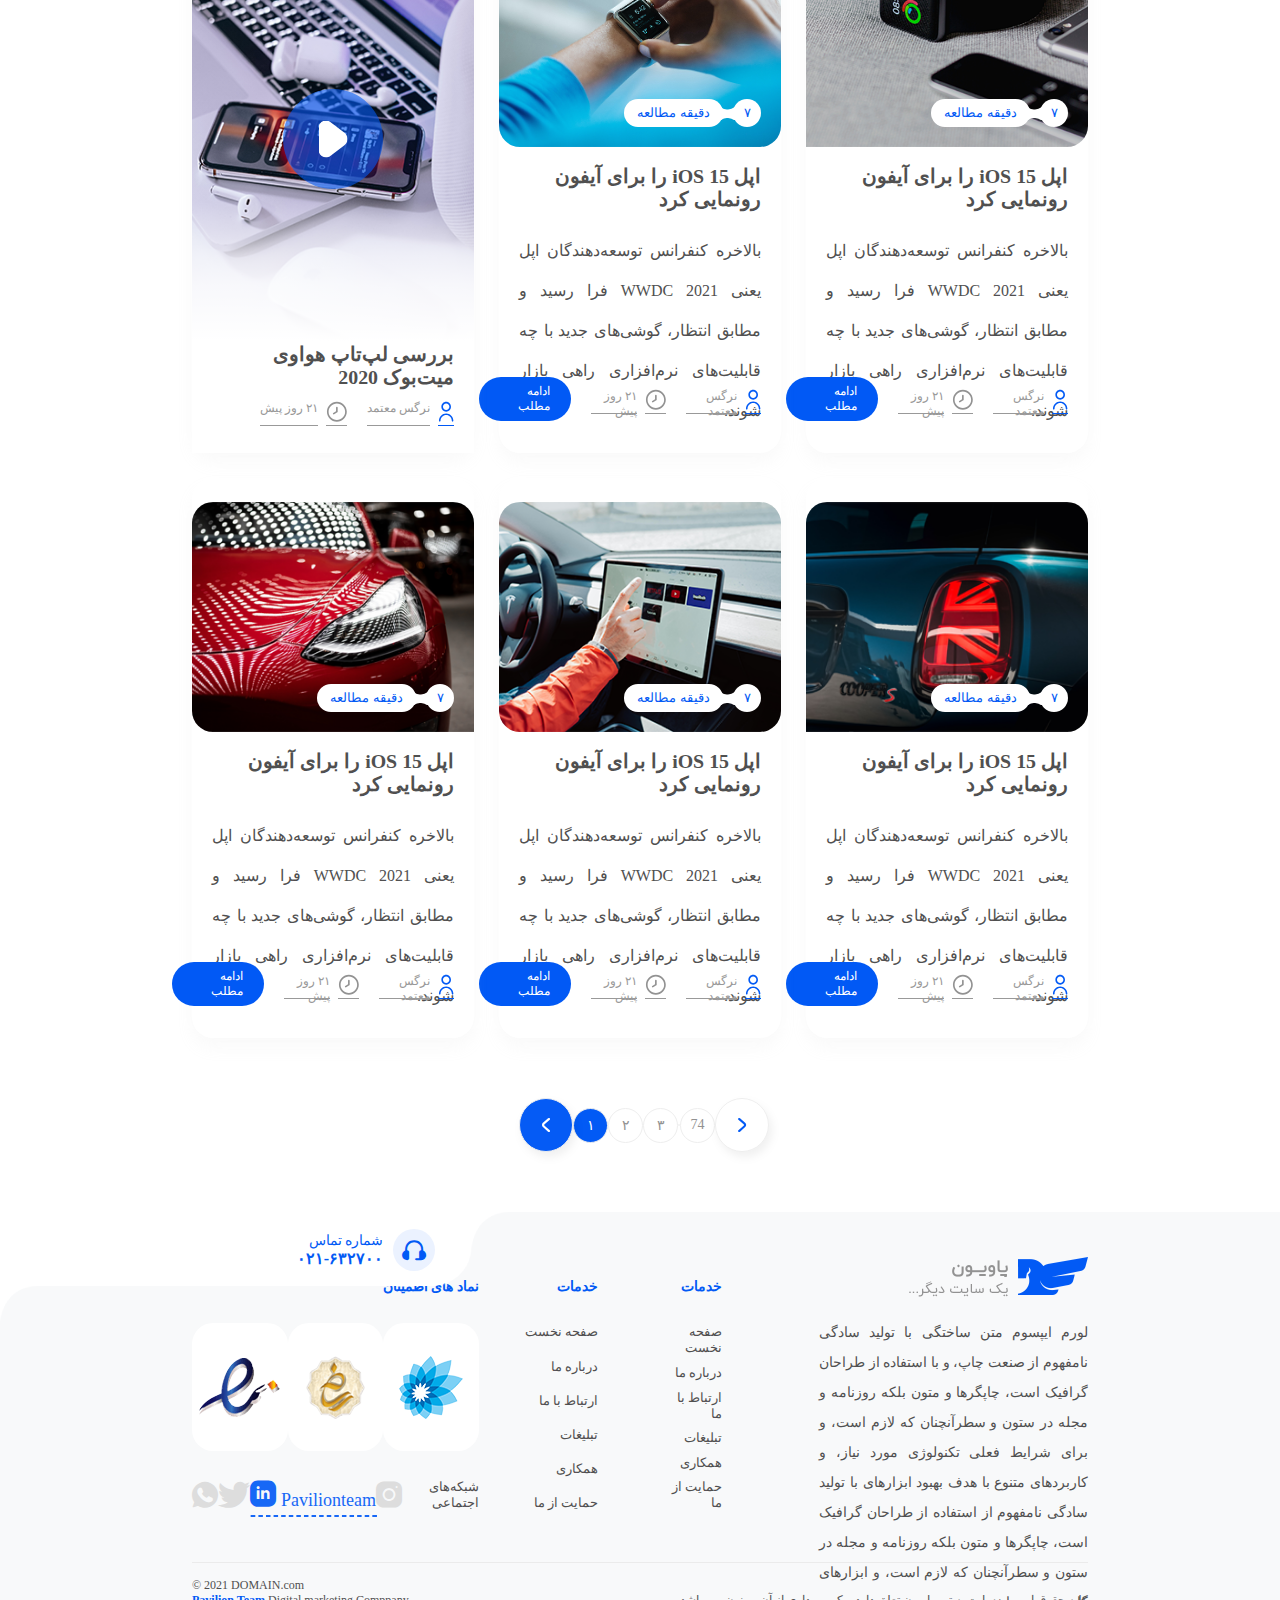
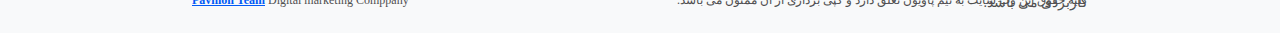
==== commit ba51dcb4: "pagination-2" ====
--- a/index.html
+++ b/index.html
@@ -939,15 +939,13 @@
                 <a href="#">
                     <li>۳</li>
                 </a>
+                <li class="line"></li>
                 <a href="#">
                     <li>74</li>
                 </a>
-                <li class="line"></li>
                 <a href="#">
                     <li class="flex flex-right-arrow"></li>
                 </a>
-
-
             </ul>
         </div>
 
--- a/css/style2.css
+++ b/css/style2.css
@@ -157,6 +157,7 @@
 
 .container .pagination ul li.line {
   height: 0;
+  width: 25px;
 }
 
 .container .pagination ul .flex-right-arrow {
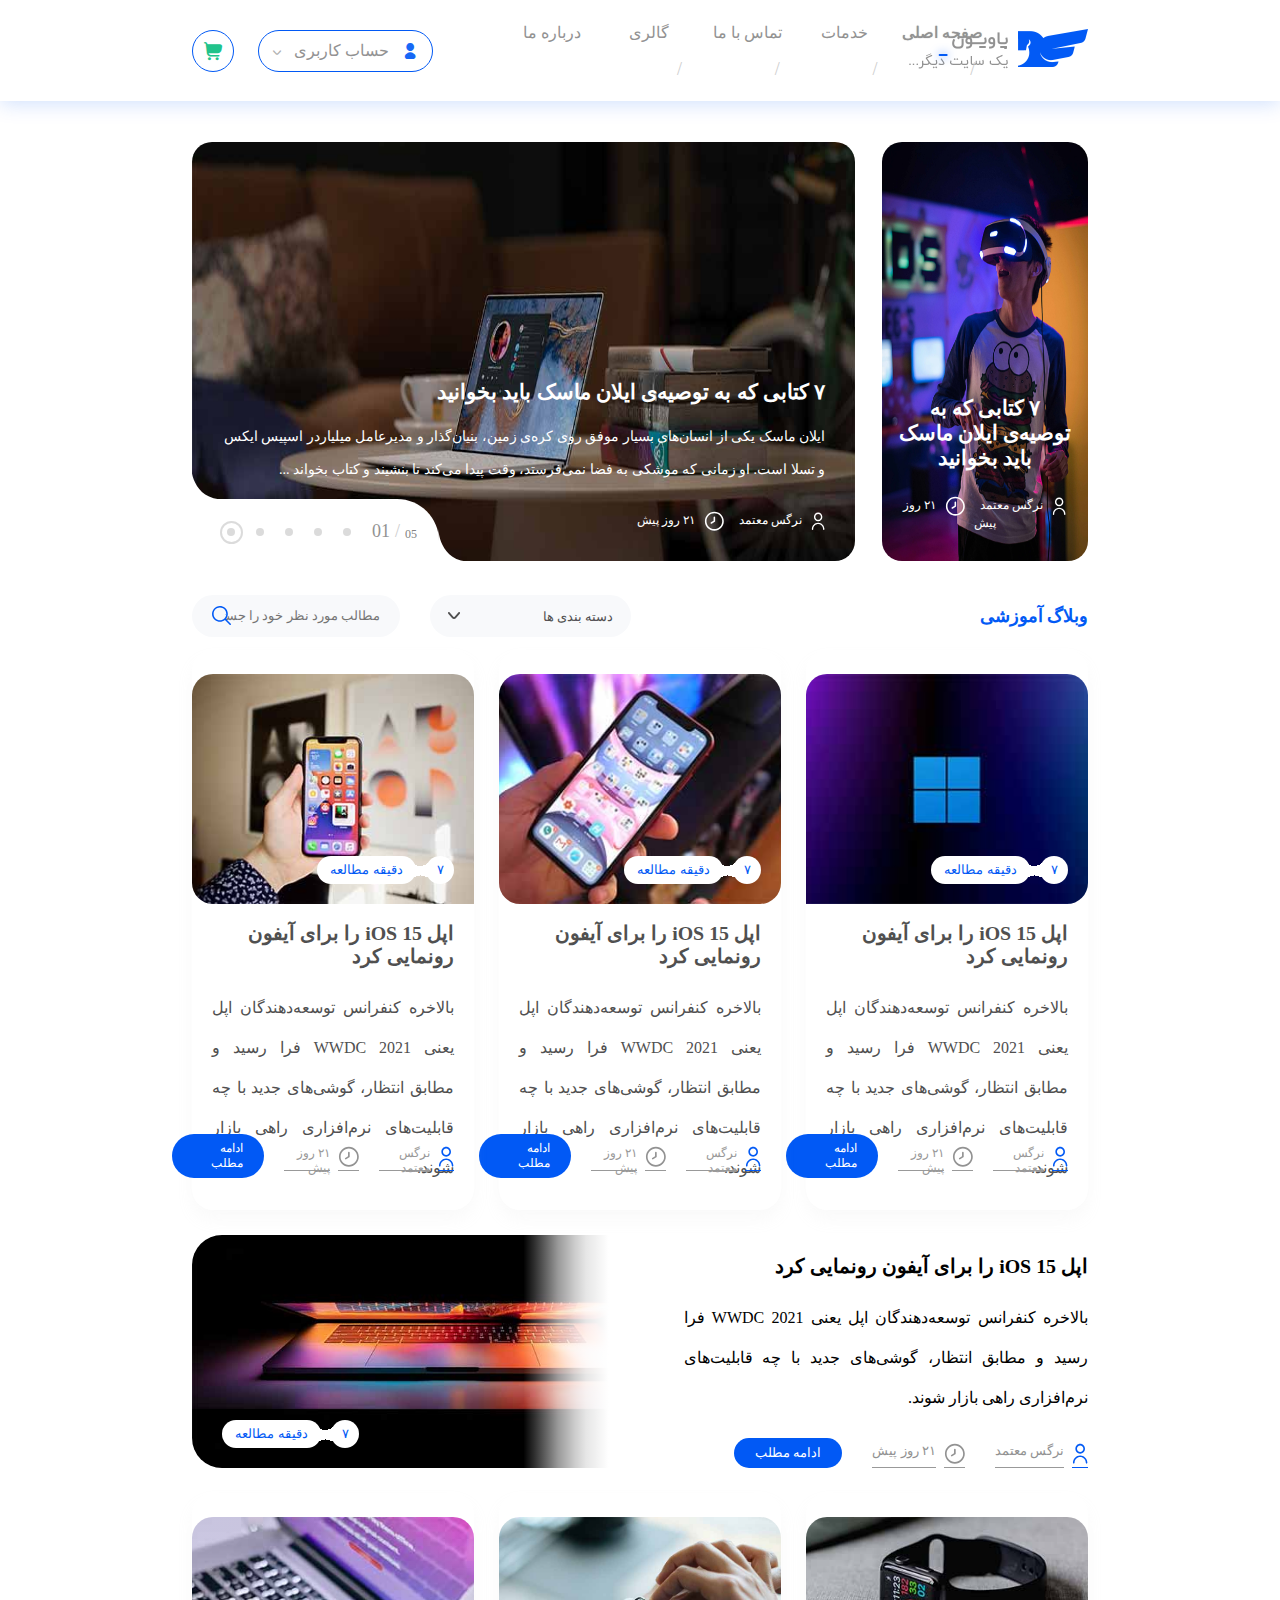
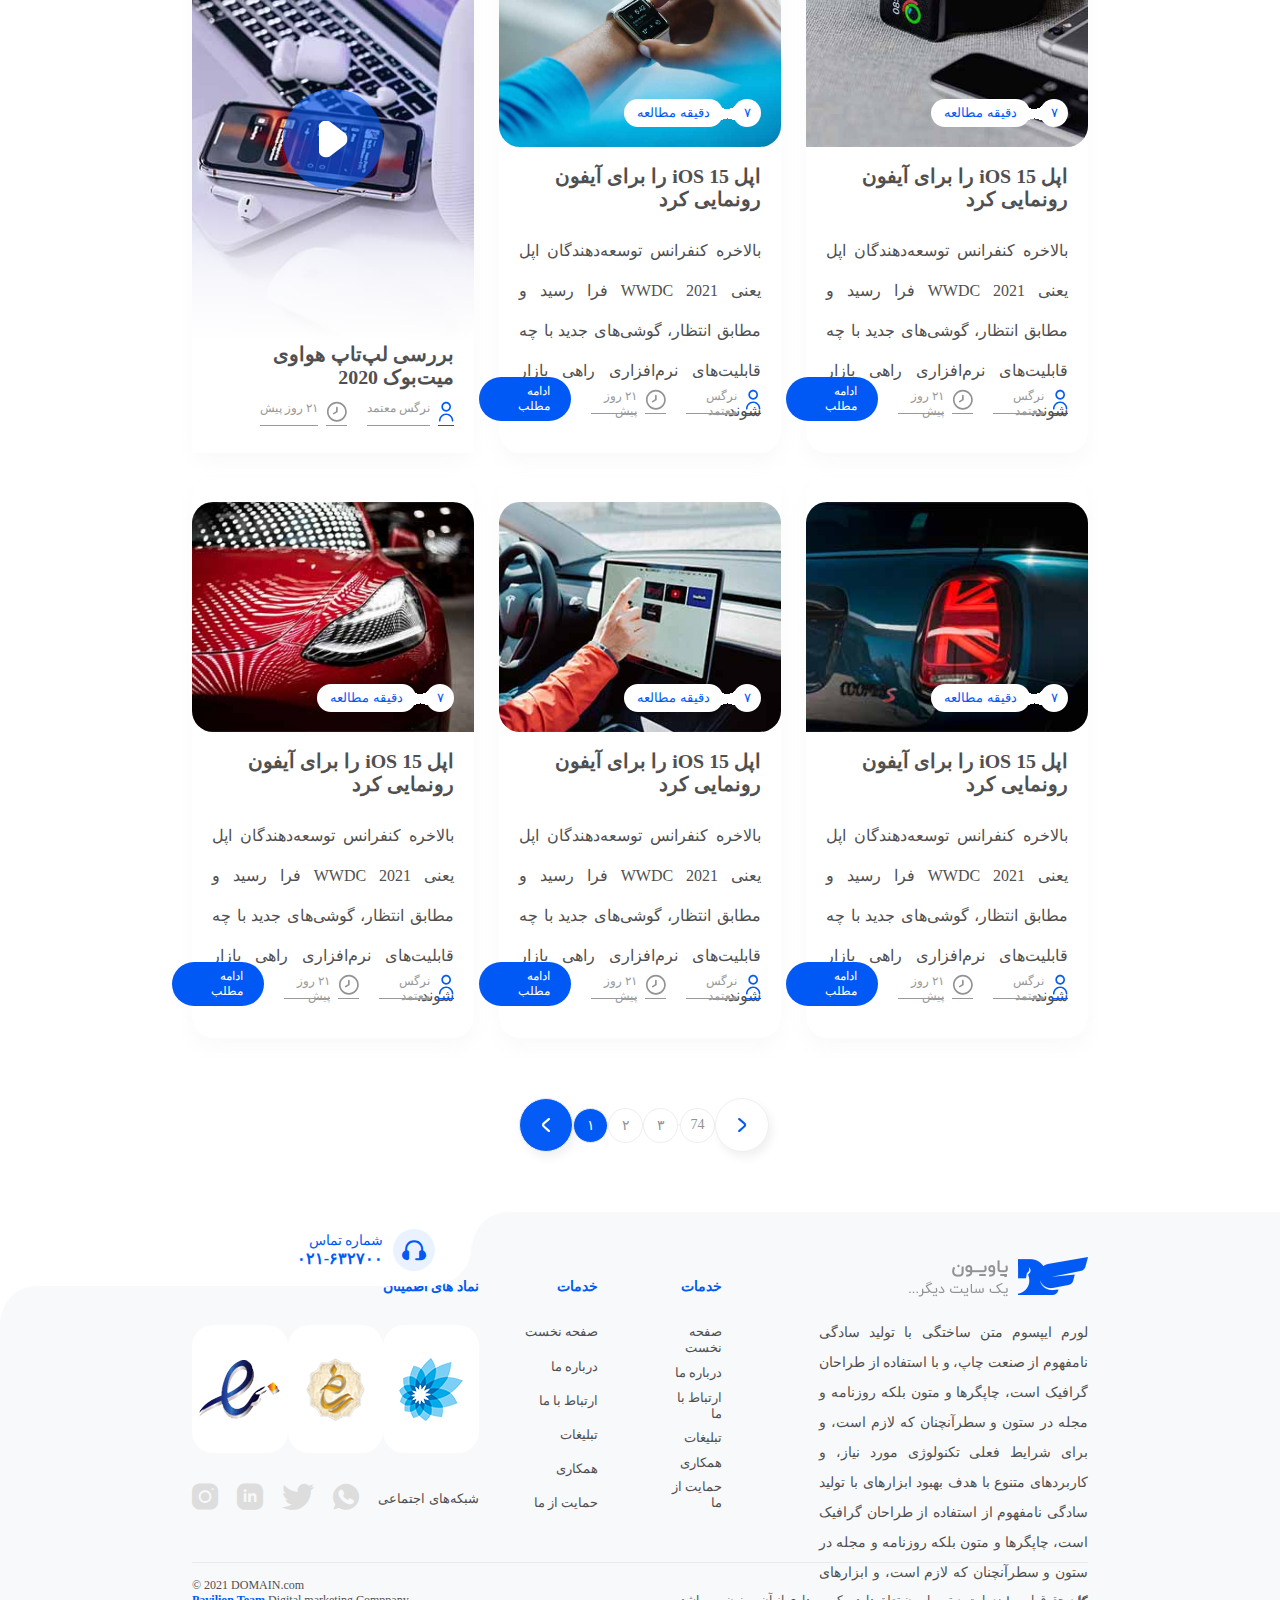
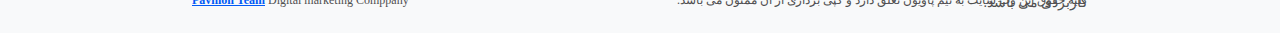
==== commit b3aa8d88: "social" ====
--- a/index.html
+++ b/index.html
@@ -215,22 +215,18 @@
 
                 <div class="member">
                     <div class="user">
-                        <span class="icon">
-                            <img src="images/header/profile/icon.svg" alt="profile">
-                        </span>
+                        <i class="flex flex-user"></i>
                         <span class="text">
                             حساب کاربری
                         </span>
-                        <span class="icon icon-arrow">
-                            <img src="images/header/profile/arrow.svg" alt="arrow">
-                        </span>
-                    </div>
-
-
-                    <div class="card">
-                        <img src="images/header/card/icon.svg" alt="card">
-                    </div>
-
+                        <a href="#">
+                            <i class="flex flex-arrow"></i>
+                        </a>
+                    </div>
+
+                    <a href="#">
+                        <i class="card flex flex-card"></i>
+                    </a>
 
                 </div>
             </div>
@@ -240,7 +236,7 @@
     <section class="sec sec-slider container">
 
         <div class="latest">
-            <img src="images/latest/pic.png" alt="latest">
+            <img src="images/latest/pic.jpg" alt="latest">
             <div class="text">
                 <h2 class="">
                     ۷ کتابی که به توصیه‌ی
@@ -260,7 +256,7 @@
         </div>
         <div class="slider">
             <div class="slider-content">
-                <img src="images/slider/pic.png" alt="slider" class="pic">
+                <img src="images/slider/pic.jpg" alt="slider" class="pic">
 
                 <div class="text">
 
@@ -367,7 +363,7 @@
         <div class="blog">
             <div class="blog-item first">
                 <div class="blog-img">
-                    <img src="images/blog/pic (1).png" alt="blog-image">
+                    <img src="images/blog/pic_1.jpg" alt="blog-image">
                     <div class="blog-img-time">
                         <span>
                             ۷
@@ -424,7 +420,7 @@
 
             <div class="blog-item">
                 <div class="blog-img">
-                    <img src="images/blog/pic (2).png" alt="blog-image">
+                    <img src="images/blog/pic_2.jpg" alt="blog-image">
                     <div class="blog-img-time">
                         <span>
                             ۷
@@ -481,7 +477,7 @@
 
             <div class="blog-item third">
                 <div class="blog-img">
-                    <img src="images/blog/pic (3).png" alt="blog-image">
+                    <img src="images/blog/pic_3.jpg" alt="blog-image">
                     <div class="blog-img-time">
                         <span>
                             ۷
@@ -594,7 +590,7 @@
 
             <div class="blog-item first">
                 <div class="blog-img">
-                    <img src="images/blog/pic (4).png" alt="blog-image">
+                    <img src="images/blog/pic_4.jpg" alt="blog-image">
                     <div class="blog-img-time">
                         <span>
                             ۷
@@ -650,7 +646,7 @@
 
             <div class="blog-item">
                 <div class="blog-img">
-                    <img src="images/blog/pic (5).png" alt="blog-image">
+                    <img src="images/blog/pic_5.jpg" alt="blog-image">
                     <div class="blog-img-time">
                         <span>
                             ۷
@@ -706,13 +702,13 @@
 
             <div class="blog-item video">
                 <div class="blog-img">
-                    <img src="images/blog/pic (6).png" alt="blog-image">
+                    <img src="images/blog/pic_6.jpg" alt="blog-image">
                 </div>
 
                 <div class="play">
                     <div class="play-btn">
                         <img class="play-btn-img" src="icons/play.svg" alt="play"
-                            onclick="playPause('video/sample-5s.mp4')">
+                            onclick="playPause('video/video_1.mp4')">
                     </div>
                 </div>
 
@@ -757,7 +753,7 @@
 
             <div class="blog-item first">
                 <div class="blog-img">
-                    <img src="images/blog/pic (7).png" alt="blog-image">
+                    <img src="images/blog/pic_7.jpg" alt="blog-image">
                     <div class="blog-img-time">
                         <span>
                             ۷
@@ -813,7 +809,7 @@
 
             <div class="blog-item">
                 <div class="blog-img">
-                    <img src="images/blog/pic (8).png" alt="blog-image">
+                    <img src="images/blog/pic_8.jpg" alt=" blog-image">
                     <div class="blog-img-time">
                         <span>
                             ۷
@@ -869,7 +865,7 @@
             <div class="blog-item third">
 
                 <div class="blog-img">
-                    <img src="images/blog/pic (9).png" alt="blog-image">
+                    <img src="images/blog/pic_9.jpg" alt="blog-image">
                     <div class="blog-img-time">
                         <span>
                             ۷
@@ -1057,29 +1053,33 @@
                     <div class="symbols-img">
 
                         <div>
-                            <img src="images/footer/pic(1).png" alt="">
+                            <img src="images/footer/pic_1.png" alt="">
 
                         </div>
 
                         <div>
-                            <img src="images/footer/pic(2).png" alt="">
+                            <img src="images/footer/pic_2.png" alt="">
 
                         </div>
 
                         <div>
-                            <img src="images/footer/pic(3).png" alt="">
-
-                        </div>
-
-                    </div>
-                    <div class="social">
-                        <span>
+                            <img src="images/footer/pic_3.png" alt="">
+
+                        </div>
+
+                    </div>
+                    <div class="social" id="social">
+                        <div class="social-title">
                             شبکه‌های اجتماعی
-                        </span>
-                        <a href="#" class="icon flex flex-instagram"></a>
-                        <a href="#" class="icon flex flex-linkedin"><span>Pavilionteam</span></a>
-                        <a href="#" class="icon flex flex-twitter"></a>
-                        <a href="#" class="icon flex flex-whatsapp"></a>
+                        </div>
+                        <span class="icon flex flex-whatsapp" onclick="social_click(this)"><a
+                                href="#">Pavilionteam</a></span>
+                        <span class="icon flex flex-twitter" onclick="social_click(this)"><a
+                                href="#">Pavilionteam</a></span>
+                        <span class="icon flex flex-linkedin" onclick="social_click(this)"><a
+                                href="#">Pavilionteam</a></span>
+                        <span class="icon flex flex-instagram" onclick="social_click(this)"><a
+                                href="#">Pavilionteam</a></span>
                     </div>
                 </div>
             </div>
@@ -1105,7 +1105,7 @@
 
     <div id="videoPlayer">
         <video width="100%" id="myVideo" controls>
-            <source src="video/sample-5s.mp4" type="video/mp4">
+            <source src="video/video_1.mp4" type="video/mp4">
             Your browser does not support HTML video.
         </video>
         <img class="close-btn" src="icons/icons8-close-64.gif" alt="close" onclick="stopVideo()">
--- a/icons/Flex-v1.0/style.css
+++ b/icons/Flex-v1.0/style.css
@@ -27,7 +27,7 @@
 
 .flex-left-arrow:before {
   content: "\e910";
-  color: #fff;
+  color: #ffffff;
 }
 .flex-right-arrow:before {
   content: "\e911";
@@ -43,7 +43,7 @@
 }
 .flex-linkedin:before {
   content: "\e90c";
-  color: #1768f6;
+  color: #dddddd;
 }
 .flex-twitter:before {
   content: "\e90d";
--- a/css/style.css
+++ b/css/style.css
@@ -152,30 +152,27 @@
 /******* header member *******/
 .top-header .member {
   display: flex;
+  font-size: 16px;
 }
 
 .top-header .member .user {
-  width: 170px;
+  width: 175px;
+  padding: 0 10px;
   display: flex;
   align-items: center;
   justify-content: center;
   border: 1px solid #0159f5;
   border-radius: 21px;
+  color: #929292;
 }
 
 .top-header .user .text {
-  color: #929292;
-  font-size: 16px;
-  line-height: 36px;
-  margin: 0 16px;
-}
-
-.top-header .user .icon {
-  height: 15px;
-}
-
-.top-header .user .icon-arrow {
-  height: 23px;
+  margin: 0 13px;
+}
+
+.top-header .user .flex-arrow::before {
+  color: #b0b0b0;
+  font-size: 8px;
 }
 
 .top-header .card {
@@ -187,12 +184,14 @@
   height: 42px;
   border: 1px solid #0159f5;
   border-radius: 100%;
+  font-size: 18px;
 }
 
 /****************************** sec ******************************/
 .sec {
   display: flex;
   justify-content: space-between;
+  align-items: center;
 }
 
 /****************************** latest ******************************/
@@ -497,7 +496,7 @@
   cursor: pointer;
 }
 
-.form form .search input[type="submit"]:visited {
+.form form .search input[type="submit"] {
   position: absolute;
   top: 11px;
   left: 20px;
@@ -664,7 +663,7 @@
   align-items: center;
   grid-column-start: 1;
   grid-column-end: 4;
-  background: url("../images/blog/pic-wide.png") no-repeat left center/58%;
+  background: url("../images/blog/pic_wide.jpg") no-repeat left center/58%;
   border-radius: 30px 0px 0px 30px;
   position: relative;
 }
--- a/css/style2.css
+++ b/css/style2.css
@@ -155,6 +155,11 @@
   color: #ffffff;
 }
 
+.container .pagination ul li:not(.flex):hover {
+  background-color: #025af5;
+  color: #ffffff;
+}
+
 .container .pagination ul li.line {
   height: 0;
   width: 25px;
@@ -439,28 +444,40 @@
   justify-content: space-between;
 }
 
-footer .content .social a {
+footer .content .social .social-title {
+  -webkit-transform: translateY(1px);
+          transform: translateY(1px);
+}
+
+footer .content .social span {
   font-size: 26px;
   position: relative;
-}
-
-footer .content .social a::before {
+  cursor: pointer;
+}
+
+footer .content .social span::before {
   vertical-align: middle;
 }
 
-footer .content .social a:hover {
-  text-shadow: 0 0 2px #929292;
-}
-
-footer .content .social a span {
+footer .content .social span:hover::before {
+  color: #1768f6;
+}
+
+footer .content .social span a {
+  display: none;
   margin-left: 5px;
   font-family: iranyekan !important;
   font-size: 18px;
   color: #1768f6;
 }
 
-footer .content .social a.flex-linkedin::after {
+footer .content .social span.active::before {
+  color: #1768f6;
+}
+
+footer .content .social span.active::after {
   content: "";
+  cursor: default;
   width: 65%;
   border: 1px dashed #1768f6;
   -webkit-transform: scaleX(1.5) translate(34%, 0);
@@ -470,10 +487,6 @@
   right: 50%;
 }
 
-footer .content .social a.flex-linkedin:hover {
-  text-shadow: 0 0 2px #1768f6;
-}
-
 /******* footer of footer *******/
 footer .footer-footer {
   padding: 15px 0 25px 0;
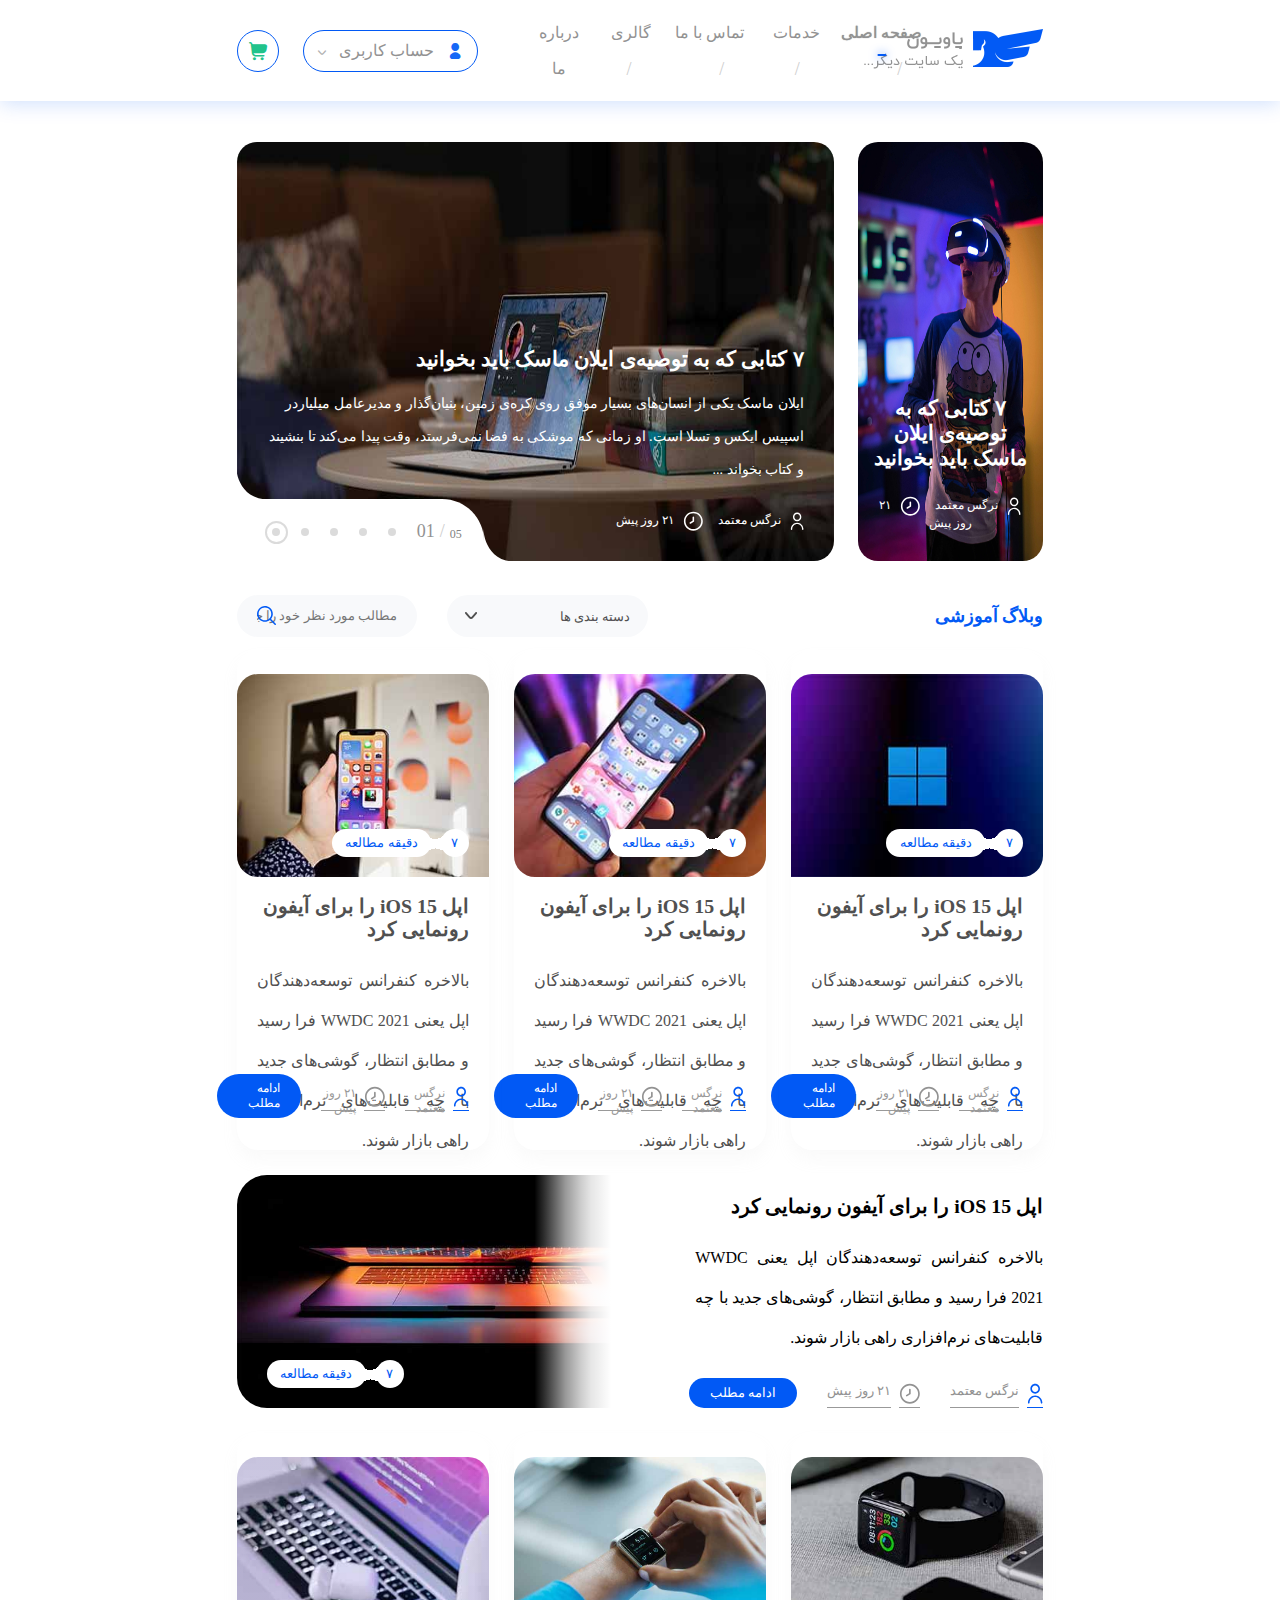
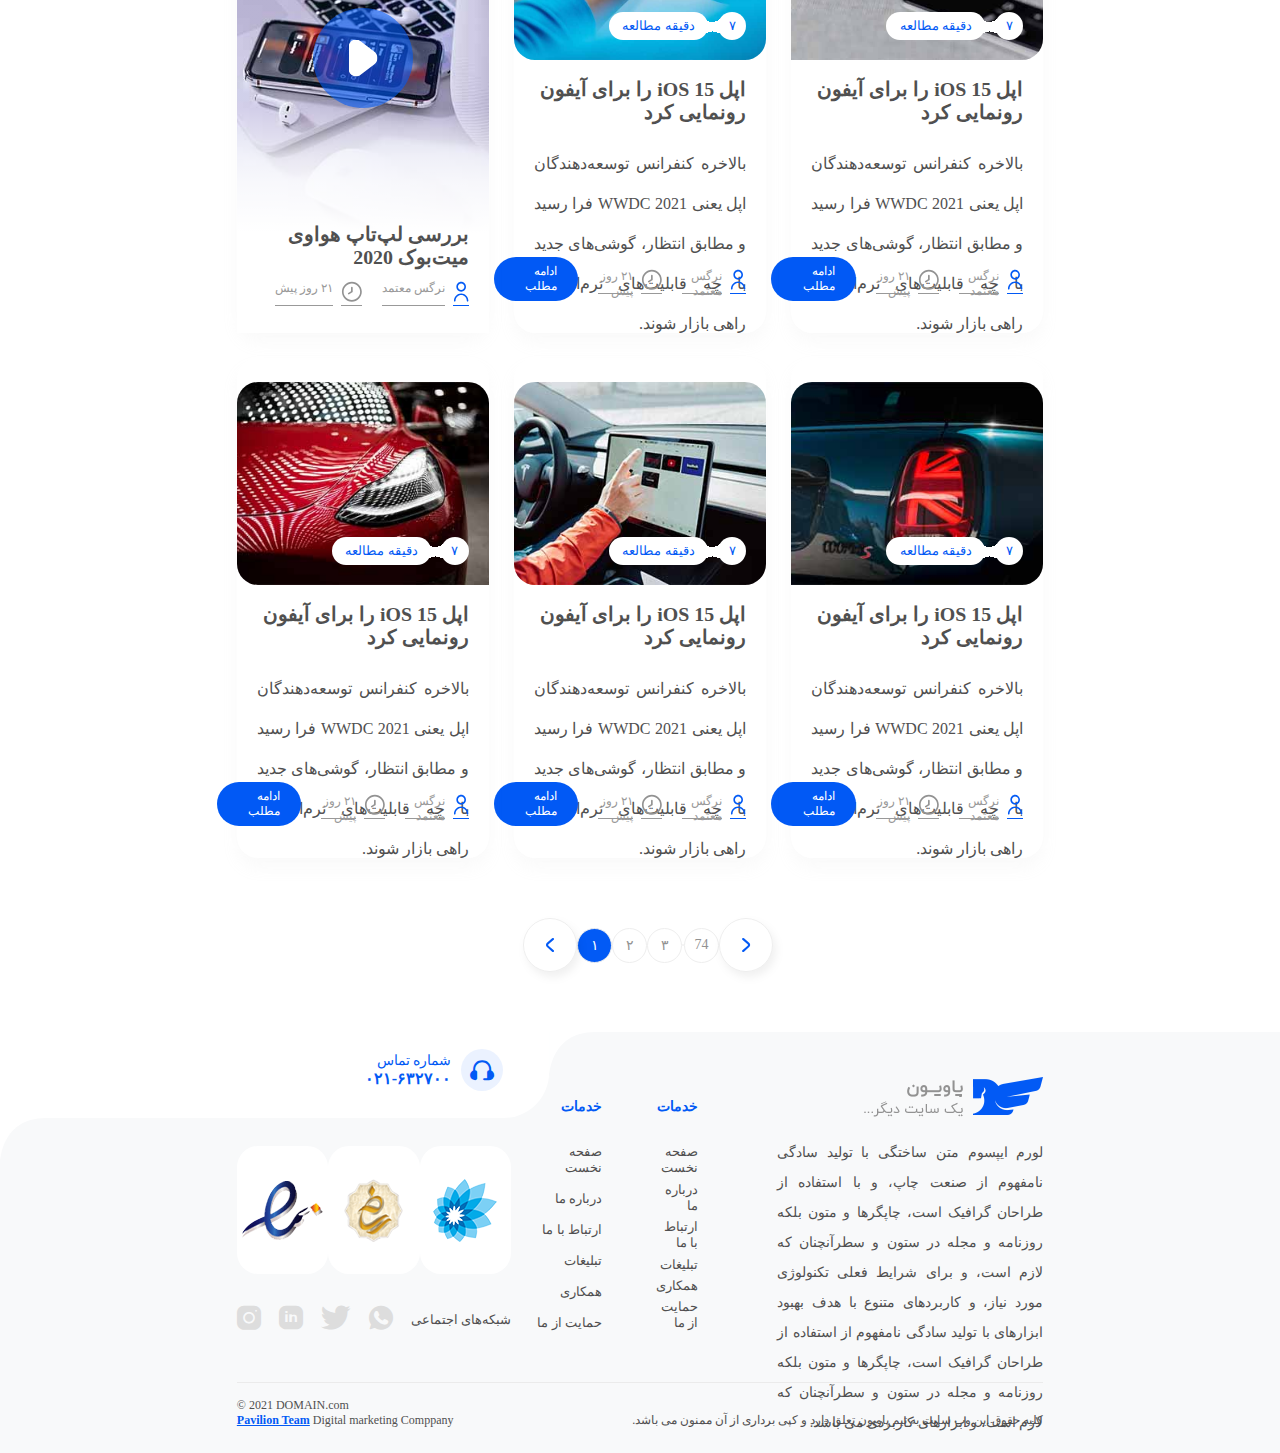
==== commit a7b53ca7: "checking" ====
--- a/index.html
+++ b/index.html
@@ -350,7 +350,7 @@
 
                 </div>
                 <div class="search">
-                    <input type="search" name="serch" id="" placeholder="مطالب مورد نظر خود را جستجو کنید...">
+                    <input type="text" name="serch" id="" placeholder="مطالب مورد نظر خود را جستجو کنید...">
                     <input type="submit" value="">
                 </div>
 
@@ -1072,13 +1072,13 @@
                         <div class="social-title">
                             شبکه‌های اجتماعی
                         </div>
-                        <span class="icon flex flex-whatsapp" onclick="social_click(this)"><a
+                        <span class="icon flex flex-whatsapp" onclick="socialClick(this)"><a
                                 href="#">Pavilionteam</a></span>
-                        <span class="icon flex flex-twitter" onclick="social_click(this)"><a
+                        <span class="icon flex flex-twitter" onclick="socialClick(this)"><a
                                 href="#">Pavilionteam</a></span>
-                        <span class="icon flex flex-linkedin" onclick="social_click(this)"><a
+                        <span class="icon flex flex-linkedin" onclick="socialClick(this)"><a
                                 href="#">Pavilionteam</a></span>
-                        <span class="icon flex flex-instagram" onclick="social_click(this)"><a
+                        <span class="icon flex flex-instagram" onclick="socialClick(this)"><a
                                 href="#">Pavilionteam</a></span>
                     </div>
                 </div>
--- a/icons/Flex-v1.0/style.css
+++ b/icons/Flex-v1.0/style.css
@@ -1,3 +1,4 @@
+@charset "UTF-8";
 @font-face {
   font-family: "Flex";
   src: url("fonts/Flex.eot?cmjl5a");
@@ -13,86 +14,102 @@
 .flex {
   /* use !important to prevent issues with browser extensions that change fonts */
   font-family: "Flex" !important;
-  speak: never;
+  /* speak: never; */
   font-style: normal;
   font-weight: normal;
   font-variant: normal;
   text-transform: none;
   line-height: 1;
-
   /* Better Font Rendering =========== */
   -webkit-font-smoothing: antialiased;
   -moz-osx-font-smoothing: grayscale;
 }
 
 .flex-left-arrow:before {
-  content: "\e910";
-  color: #ffffff;
-}
-.flex-right-arrow:before {
-  content: "\e911";
+  content: "";
   color: #035af5;
 }
+
+.flex-right-arrow:before {
+  content: "";
+  color: #035af5;
+}
+
 .flex-call:before {
-  content: "\e90f";
+  content: "";
   color: #025af5;
 }
+
 .flex-instagram:before {
-  content: "\e90b";
+  content: "";
   color: #dddddd;
 }
+
 .flex-linkedin:before {
-  content: "\e90c";
+  content: "";
   color: #dddddd;
 }
+
 .flex-twitter:before {
-  content: "\e90d";
+  content: "";
   color: #dddddd;
 }
+
 .flex-whatsapp:before {
-  content: "\e90e";
+  content: "";
   color: #dddddd;
 }
+
 .flex-arrow:before {
-  content: "\e900";
+  content: "";
   color: #919191;
 }
+
 .flex-card:before {
-  content: "\e901";
+  content: "";
   color: #21c38b;
 }
+
 .flex-icons8-key:before {
-  content: "\e902";
+  content: "";
 }
+
 .flex-play:before {
-  content: "\e903";
+  content: "";
   color: #fff;
 }
+
 .flex-profile:before {
-  content: "\e904";
+  content: "";
   color: #fff;
 }
+
 .flex-profile-blue:before {
-  content: "\e905";
+  content: "";
   color: #025af5;
 }
+
 .flex-search:before {
-  content: "\e906";
+  content: "";
   color: #025af5;
 }
+
 .flex-select-arrow:before {
-  content: "\e907";
+  content: "";
   color: #505050;
 }
+
 .flex-time:before {
-  content: "\e908";
+  content: "";
   color: #fff;
 }
+
 .flex-time-gray:before {
-  content: "\e909";
+  content: "";
   color: #929292;
 }
+
 .flex-user:before {
-  content: "\e90a";
+  content: "";
   color: #1768f6;
 }
--- a/css/style.css
+++ b/css/style.css
@@ -55,11 +55,11 @@
 }
 
 /****************************** import ******************************/
-@import url(/WebFonts/css/fontiran.css);
+@import url(../WebFonts/css/fontiran.css);
 
 /****************************** container ******************************/
 .container {
-  width: 70%;
+  width: 63%;
   margin: 0 auto;
 }
 
@@ -84,7 +84,7 @@
   display: flex;
   color: #929292;
   font-size: 16px;
-  transform: translateX(16%);
+  transform: translateX(15%);
 }
 
 .top-header .top-menu .menu > li {
@@ -96,7 +96,6 @@
   color: #929292;
   line-height: 36px;
   text-align: center;
-  width: 85px;
   display: inline-block;
 }
 
@@ -104,10 +103,6 @@
 .top-header .top-menu .menu > li > a.active {
   text-shadow: 0 0 1px #888;
 }
-
-/* .top-header .top-menu .menu > li > a:hover .sub-menu {
-  display: block;
-} */
 
 .top-header .top-menu .menu > li > a.active::after {
   content: "";
@@ -141,7 +136,7 @@
   line-height: 36px;
   color: #cdcdcd;
   font-weight: 300;
-  margin: 0 10px;
+  margin: 0 20px;
 }
 
 .top-header .top-menu .menu > li:last-child::after {
@@ -157,6 +152,7 @@
 
 .top-header .member .user {
   width: 175px;
+  height: 42px;
   padding: 0 10px;
   display: flex;
   align-items: center;
@@ -299,7 +295,7 @@
 }
 
 .sec .slider .counter {
-  background: url("/images/slider/other.png") no-repeat;
+  background: url("../images/slider/other.png") no-repeat;
   width: 282px;
   height: 96px;
   position: absolute;
@@ -424,7 +420,7 @@
 }
 
 .form form {
-  width: 49%;
+  width: 51%;
   display: flex;
   justify-content: space-between;
   align-items: center;
@@ -461,10 +457,10 @@
   position: absolute;
   top: 17px;
   left: 18px;
-  background: url("/icons/select-arrow.svg");
-}
-
-.form form .search input[type="search"] {
+  background: url("../icons/select-arrow.svg");
+}
+
+.form form .search input[type="text"] {
   width: 100%;
   height: 42px;
   border-radius: 21px;
@@ -492,7 +488,7 @@
   position: absolute;
   top: 11px;
   left: 20px;
-  background: url("/icons/search.svg");
+  background: url("../icons/search.svg");
   cursor: pointer;
 }
 
@@ -518,7 +514,7 @@
 
 .blog-item {
   background-color: #ffffff;
-  height: 560px;
+  height: 500px;
   border-radius: 21px;
   box-shadow: 0px 10px 15px rgba(204, 204, 204, 0.1);
   padding: 1.5rem 0;
@@ -559,7 +555,7 @@
   content: "";
   width: 15px;
   height: 14px;
-  background: url("/images/blog/time-bg-ct.png");
+  background: url("../images/blog/time-bg-ct.png");
   position: absolute;
   right: 26px;
 }
--- a/css/style2.css
+++ b/css/style2.css
@@ -2,7 +2,7 @@
 /*_ mixed-in for ( display=flex;)_*/
 /*_ mixed-in for ( display=flex; - up to down = center , right to left = center )_*/
 /*_ mixed-in for ( display=flex; - up to down = center , right to left = space-between )_*/
-@import url(/WebFonts/css/fontiran.css);
+@import url(../WebFonts/css/fontiran.css);
 /******* header menu(sub-menu) *******/
 .top-header .top-menu .menu .sub-menu {
   display: none;
@@ -13,9 +13,9 @@
   width: 250px;
   position: absolute;
   bottom: 0;
-  right: 0;
-  -webkit-transform: translate(20%, 105%);
-          transform: translate(20%, 105%);
+  left: 50%;
+  -webkit-transform: translate(-50%, 105%);
+          transform: translate(-50%, 105%);
   z-index: 999;
 }
 
@@ -28,7 +28,7 @@
   border-color: transparent transparent #ffffff transparent;
   position: absolute;
   top: -12px;
-  right: 80px;
+  right: 81px;
   margin: 0 auto;
 }
 
@@ -121,7 +121,7 @@
   -webkit-box-pack: justify;
   -ms-flex-pack: justify;
   justify-content: space-between;
-  width: 27%;
+  width: 29%;
   margin: 0 auto;
 }
 
@@ -155,17 +155,12 @@
   color: #ffffff;
 }
 
-.container .pagination ul li:not(.flex):hover {
-  background-color: #025af5;
-  color: #ffffff;
-}
-
 .container .pagination ul li.line {
   height: 0;
   width: 25px;
 }
 
-.container .pagination ul .flex-right-arrow {
+.container .pagination ul li.flex-left-arrow, .container .pagination ul li.flex-right-arrow {
   width: 54px;
   height: 54px;
   border-radius: 27px;
@@ -174,13 +169,9 @@
   background-color: #ffffff;
 }
 
-.container .pagination ul .flex-left-arrow {
-  width: 54px;
-  height: 54px;
-  border-radius: 27px;
-  -webkit-filter: drop-shadow(3px 5.196px 4.5px rgba(0, 0, 0, 0.06));
-          filter: drop-shadow(3px 5.196px 4.5px rgba(0, 0, 0, 0.06));
-  background-color: #055bf5;
+.container .pagination ul li:hover, .container .pagination ul li:hover:before {
+  background-color: #025af5;
+  color: #ffffff !important;
 }
 
 /****************************** footer ******************************/
@@ -191,9 +182,9 @@
 
 /******* call of footer *******/
 footer .call {
-  width: 510px;
-  height: 110px;
-  background: url(/images/footer/footer-bg.png) no-repeat center;
+  width: 595px;
+  height: 132px;
+  background: url("../images/footer/Folder 1.svg") no-repeat center;
   background-size: contain;
   position: absolute;
   left: 0;
@@ -216,7 +207,7 @@
   -ms-flex-pack: center;
   justify-content: center;
   position: absolute;
-  right: 75px;
+  right: 92px;
   top: 17px;
 }
 
@@ -290,7 +281,7 @@
 
 footer .content .about {
   height: 100%;
-  width: 30%;
+  width: 33%;
   font-size: 14px;
   line-height: 30px;
   text-align: justify;
@@ -361,7 +352,7 @@
 }
 
 footer .content .symbols {
-  width: 32%;
+  width: 34%;
   height: 85%;
   display: -webkit-box;
   /* OLD - iOS 6-, Safari 3.1-6 */
@@ -450,7 +441,7 @@
 }
 
 footer .content .social span {
-  font-size: 26px;
+  font-size: 24px;
   position: relative;
   cursor: pointer;
 }
@@ -467,7 +458,7 @@
   display: none;
   margin-left: 5px;
   font-family: iranyekan !important;
-  font-size: 18px;
+  font-size: 16px;
   color: #1768f6;
 }
 
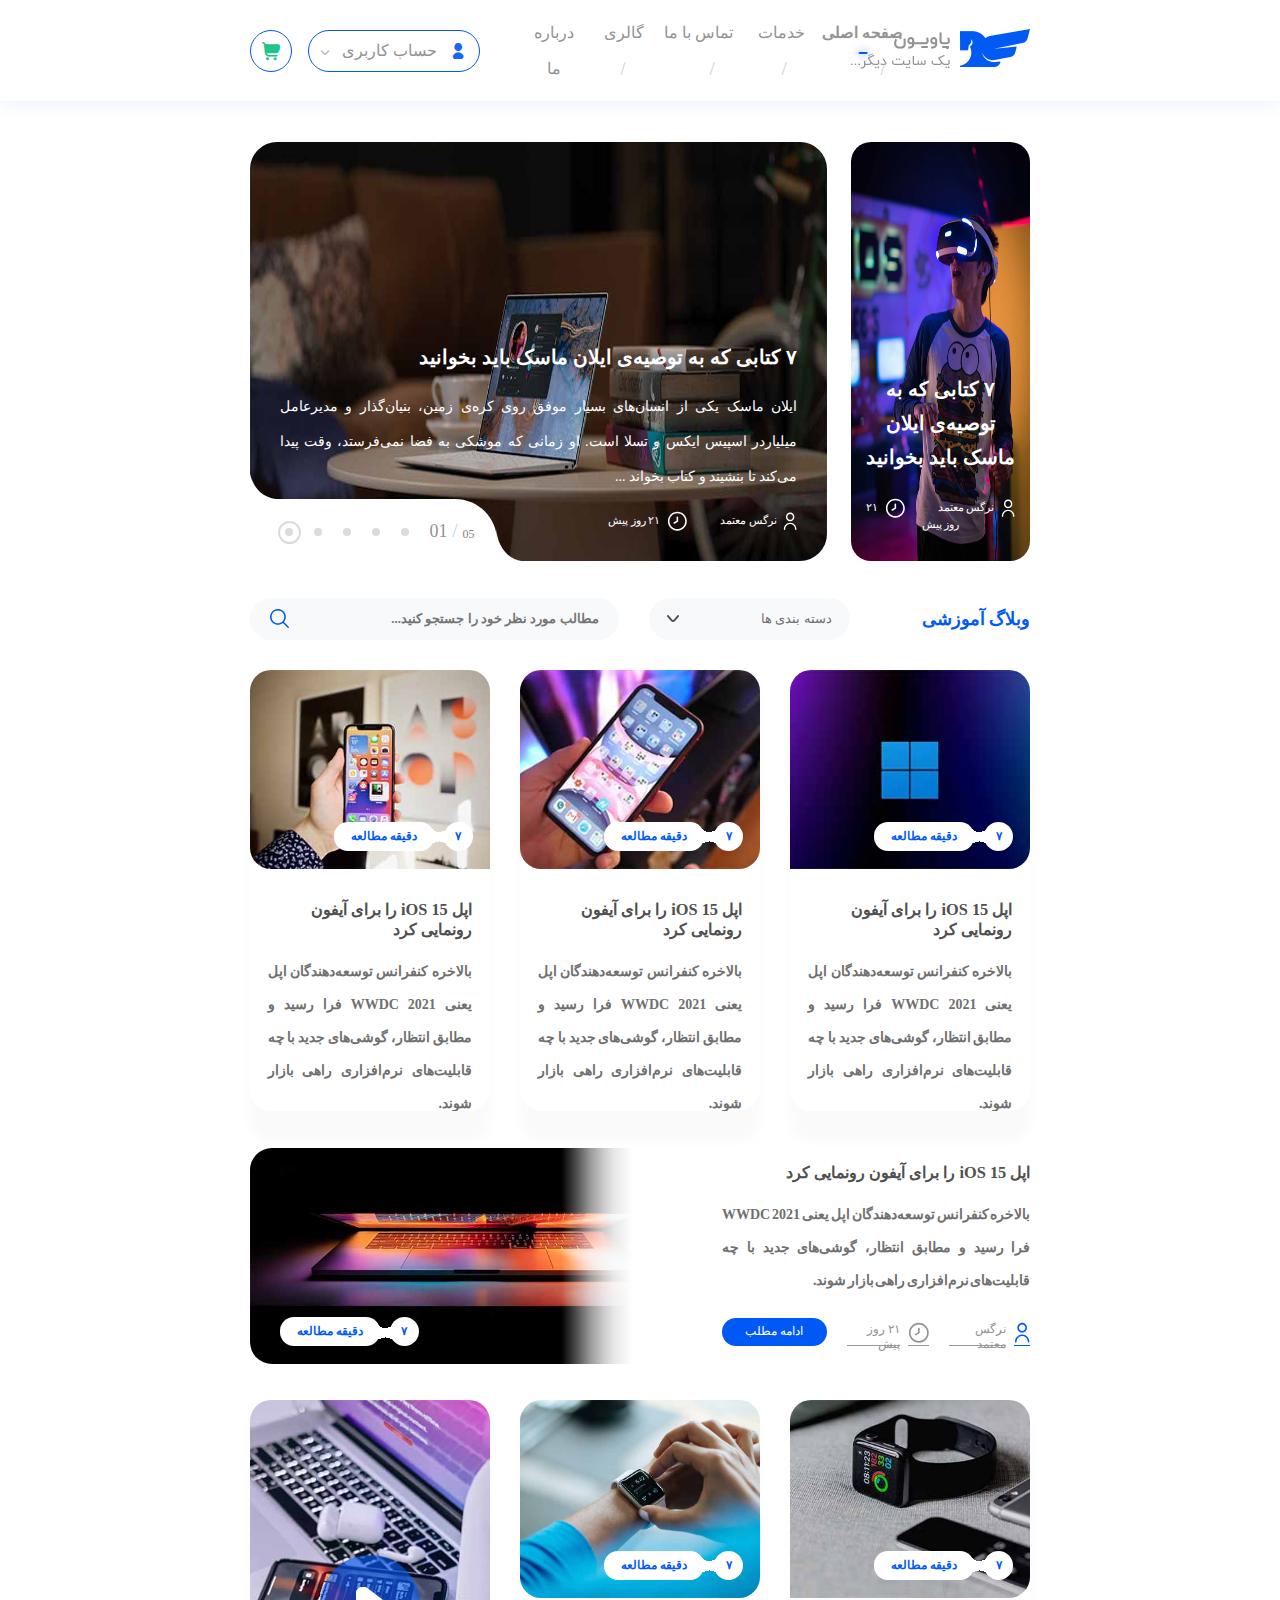
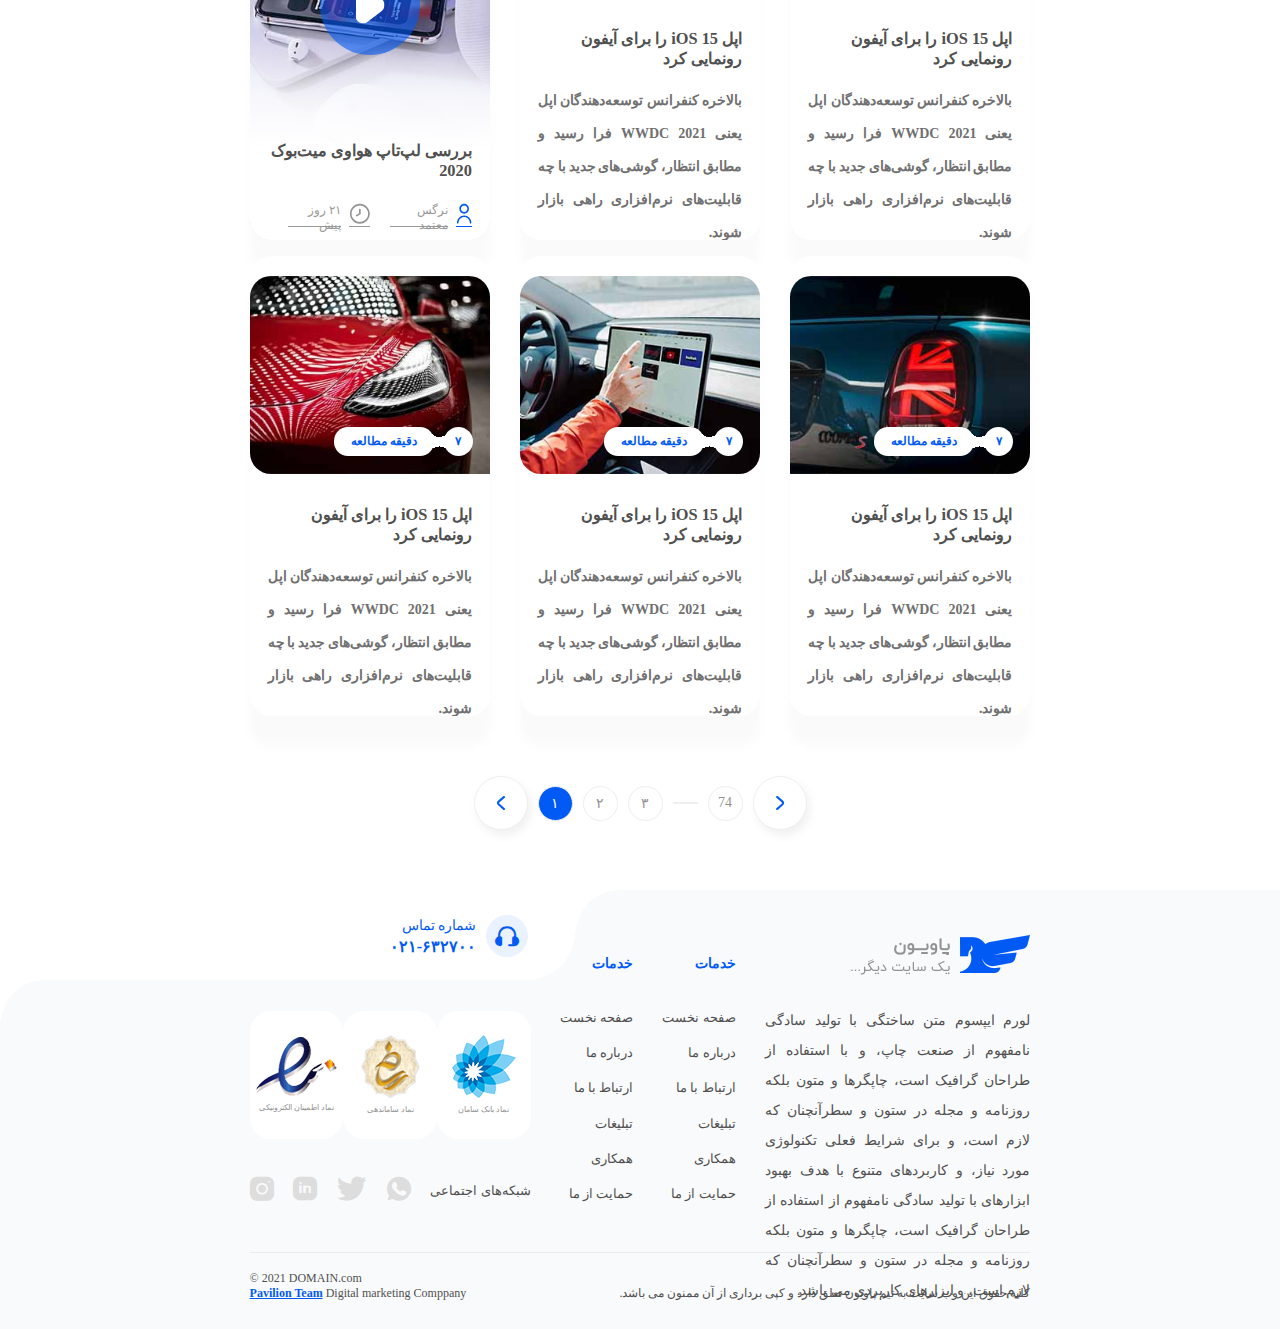
==== commit d5c98b13: "23/09" ====
--- a/index.html
+++ b/index.html
@@ -26,8 +26,8 @@
 
                 <div class="top-menu">
                     <ul class="menu" id="menu">
-                        <li data-time="1">
-                            <a href="#" class="active">صفحه اصلی</a>
+                        <li class="item active" data-time="1">
+                            <a href="#">صفحه اصلی</a>
 
                             <ul class="sub-menu">
                                 <li>
@@ -110,17 +110,17 @@
                             </ul>
 
                         </li>
-                        <li data-time="2">
+                        <li class="item" data-time="2">
                             <a href="#">
                                 خدمات
                             </a>
                         </li>
 
-                        <li data-time="3"><a href="#">
+                        <li class="item" data-time="3"><a href="#">
                                 تماس با ما
                             </a>
                         </li>
-                        <li data-time="4">
+                        <li class="item" data-time="4">
                             <a href="#">
                                 گالری
                             </a>
@@ -204,7 +204,7 @@
 
                             </ul>
                         </li>
-                        <li data-time="5">
+                        <li class="item" data-time="5">
                             <a href="#">
                                 درباره ما
                             </a>
@@ -391,25 +391,26 @@
                         </div>
                     </div>
                     <div class="blog-footer">
-
-                        <span class="blog-footer-text">
-                            <span class="blog-footer-img profile">
-                                <img src="icons/profile-blue.svg" alt="pofile">
-                            </span>
-
-                            <span class="profile-text">
-                                نرگس معتمد
-                            </span>
-                        </span>
-                        <span class="blog-footer-text">
-                            <span class="blog-footer-img time">
-                                <img src="icons/time-gray.svg" alt="time">
-                            </span>
-
-                            <span class="time-text">
-                                ۲۱ روز پیش
-                            </span>
-                        </span>
+                        <div>
+                            <span class="blog-footer-text">
+                                <span class="blog-footer-img profile">
+                                    <img src="icons/profile-blue.svg" alt="pofile">
+                                </span>
+
+                                <span class="profile-text">
+                                    نرگس معتمد
+                                </span>
+                            </span>
+                            <span class="blog-footer-text">
+                                <span class="blog-footer-img time">
+                                    <img src="icons/time-gray.svg" alt="time">
+                                </span>
+
+                                <span class="time-text">
+                                    ۲۱ روز پیش
+                                </span>
+                            </span>
+                        </div>
 
                         <a href="#" class="btn-blue">
                             ادامه مطلب
@@ -448,25 +449,26 @@
                         </div>
                     </div>
                     <div class="blog-footer">
-
-                        <span class="blog-footer-text">
-                            <span class="blog-footer-img profile">
-                                <img src="icons/profile-blue.svg" alt="pofile">
-                            </span>
-
-                            <span class="profile-text">
-                                نرگس معتمد
-                            </span>
-                        </span>
-                        <span class="blog-footer-text">
-                            <span class="blog-footer-img time">
-                                <img src="icons/time-gray.svg" alt="time">
-                            </span>
-
-                            <span class="time-text">
-                                ۲۱ روز پیش
-                            </span>
-                        </span>
+                        <div>
+                            <span class="blog-footer-text">
+                                <span class="blog-footer-img profile">
+                                    <img src="icons/profile-blue.svg" alt="pofile">
+                                </span>
+
+                                <span class="profile-text">
+                                    نرگس معتمد
+                                </span>
+                            </span>
+                            <span class="blog-footer-text">
+                                <span class="blog-footer-img time">
+                                    <img src="icons/time-gray.svg" alt="time">
+                                </span>
+
+                                <span class="time-text">
+                                    ۲۱ روز پیش
+                                </span>
+                            </span>
+                        </div>
 
                         <a href="#" class="btn-blue">
                             ادامه مطلب
@@ -505,25 +507,26 @@
                         </div>
                     </div>
                     <div class="blog-footer">
-
-                        <span class="blog-footer-text">
-                            <span class="blog-footer-img profile">
-                                <img src="icons/profile-blue.svg" alt="pofile">
-                            </span>
-
-                            <span class="profile-text">
-                                نرگس معتمد
-                            </span>
-                        </span>
-                        <span class="blog-footer-text">
-                            <span class="blog-footer-img time">
-                                <img src="icons/time-gray.svg" alt="time">
-                            </span>
-
-                            <span class="time-text">
-                                ۲۱ روز پیش
-                            </span>
-                        </span>
+                        <div>
+                            <span class="blog-footer-text">
+                                <span class="blog-footer-img profile">
+                                    <img src="icons/profile-blue.svg" alt="pofile">
+                                </span>
+
+                                <span class="profile-text">
+                                    نرگس معتمد
+                                </span>
+                            </span>
+                            <span class="blog-footer-text">
+                                <span class="blog-footer-img time">
+                                    <img src="icons/time-gray.svg" alt="time">
+                                </span>
+
+                                <span class="time-text">
+                                    ۲۱ روز پیش
+                                </span>
+                            </span>
+                        </div>
 
                         <a href="#" class="btn-blue">
                             ادامه مطلب
@@ -560,24 +563,26 @@
                     </div>
                     <div class="blog-footer">
 
-                        <span class="blog-footer-text">
-                            <span class="blog-footer-img profile">
-                                <img src="icons/profile-blue.svg" alt="pofile">
-                            </span>
-
-                            <span class="profile-text">
-                                نرگس معتمد
-                            </span>
-                        </span>
-                        <span class="blog-footer-text">
-                            <span class="blog-footer-img time">
-                                <img src="icons/time-gray.svg" alt="time">
-                            </span>
-
-                            <span class="time-text">
-                                ۲۱ روز پیش
-                            </span>
-                        </span>
+                        <div>
+                            <span class="blog-footer-text">
+                                <span class="blog-footer-img profile">
+                                    <img src="icons/profile-blue.svg" alt="pofile">
+                                </span>
+
+                                <span class="profile-text">
+                                    نرگس معتمد
+                                </span>
+                            </span>
+                            <span class="blog-footer-text">
+                                <span class="blog-footer-img time">
+                                    <img src="icons/time-gray.svg" alt="time">
+                                </span>
+
+                                <span class="time-text">
+                                    ۲۱ روز پیش
+                                </span>
+                            </span>
+                        </div>
 
                         <a href="#" class="btn-blue">
                             ادامه مطلب
@@ -618,24 +623,26 @@
                     </div>
                     <div class="blog-footer">
 
-                        <span class="blog-footer-text">
-                            <span class="blog-footer-img profile">
-                                <img src="icons/profile-blue.svg" alt="pofile">
-                            </span>
-
-                            <span class="profile-text">
-                                نرگس معتمد
-                            </span>
-                        </span>
-                        <span class="blog-footer-text">
-                            <span class="blog-footer-img time">
-                                <img src="icons/time-gray.svg" alt="time">
-                            </span>
-
-                            <span class="time-text">
-                                ۲۱ روز پیش
-                            </span>
-                        </span>
+                        <div>
+                            <span class="blog-footer-text">
+                                <span class="blog-footer-img profile">
+                                    <img src="icons/profile-blue.svg" alt="pofile">
+                                </span>
+
+                                <span class="profile-text">
+                                    نرگس معتمد
+                                </span>
+                            </span>
+                            <span class="blog-footer-text">
+                                <span class="blog-footer-img time">
+                                    <img src="icons/time-gray.svg" alt="time">
+                                </span>
+
+                                <span class="time-text">
+                                    ۲۱ روز پیش
+                                </span>
+                            </span>
+                        </div>
 
                         <a href="#" class="btn-blue">
                             ادامه مطلب
@@ -673,25 +680,26 @@
                         </div>
                     </div>
                     <div class="blog-footer">
-
-                        <span class="blog-footer-text">
-                            <span class="blog-footer-img profile">
-                                <img src="icons/profile-blue.svg" alt="pofile">
-                            </span>
-
-                            <span class="profile-text">
-                                نرگس معتمد
-                            </span>
-                        </span>
-                        <span class="blog-footer-text">
-                            <span class="blog-footer-img time">
-                                <img src="icons/time-gray.svg" alt="time">
-                            </span>
-
-                            <span class="time-text">
-                                ۲۱ روز پیش
-                            </span>
-                        </span>
+                        <div>
+                            <span class="blog-footer-text">
+                                <span class="blog-footer-img profile">
+                                    <img src="icons/profile-blue.svg" alt="pofile">
+                                </span>
+
+                                <span class="profile-text">
+                                    نرگس معتمد
+                                </span>
+                            </span>
+                            <span class="blog-footer-text">
+                                <span class="blog-footer-img time">
+                                    <img src="icons/time-gray.svg" alt="time">
+                                </span>
+
+                                <span class="time-text">
+                                    ۲۱ روز پیش
+                                </span>
+                            </span>
+                        </div>
 
                         <a href="#" class="btn-blue">
                             ادامه مطلب
@@ -726,25 +734,27 @@
                         </div>
                     </div>
                     <div class="blog-footer">
-
-                        <span class="blog-footer-text">
-                            <span class="blog-footer-img profile">
-                                <img src="icons/profile-blue.svg" alt="pofile">
-                            </span>
-
-                            <span class="profile-text">
-                                نرگس معتمد
-                            </span>
-                        </span>
-                        <span class="blog-footer-text">
-                            <span class="blog-footer-img time">
-                                <img src="icons/time-gray.svg" alt="time">
-                            </span>
-
-                            <span class="time-text">
-                                ۲۱ روز پیش
-                            </span>
-                        </span>
+                        <div>
+                            <span class="blog-footer-text">
+                                <span class="blog-footer-img profile">
+                                    <img src="icons/profile-blue.svg" alt="pofile">
+                                </span>
+
+                                <span class="profile-text">
+                                    نرگس معتمد
+                                </span>
+                            </span>
+                            <span class="blog-footer-text">
+                                <span class="blog-footer-img time">
+                                    <img src="icons/time-gray.svg" alt="time">
+                                </span>
+
+                                <span class="time-text">
+                                    ۲۱ روز پیش
+                                </span>
+                            </span>
+
+                        </div>
 
 
                     </div>
@@ -781,24 +791,26 @@
                     </div>
                     <div class="blog-footer">
 
-                        <span class="blog-footer-text">
-                            <span class="blog-footer-img profile">
-                                <img src="icons/profile-blue.svg" alt="pofile">
-                            </span>
-
-                            <span class="profile-text">
-                                نرگس معتمد
-                            </span>
-                        </span>
-                        <span class="blog-footer-text">
-                            <span class="blog-footer-img time">
-                                <img src="icons/time-gray.svg" alt="time">
-                            </span>
-
-                            <span class="time-text">
-                                ۲۱ روز پیش
-                            </span>
-                        </span>
+                        <div>
+                            <span class="blog-footer-text">
+                                <span class="blog-footer-img profile">
+                                    <img src="icons/profile-blue.svg" alt="pofile">
+                                </span>
+
+                                <span class="profile-text">
+                                    نرگس معتمد
+                                </span>
+                            </span>
+                            <span class="blog-footer-text">
+                                <span class="blog-footer-img time">
+                                    <img src="icons/time-gray.svg" alt="time">
+                                </span>
+
+                                <span class="time-text">
+                                    ۲۱ روز پیش
+                                </span>
+                            </span>
+                        </div>
 
                         <a href="#" class="btn-blue">
                             ادامه مطلب
@@ -836,24 +848,26 @@
                     </div>
                     <div class="blog-footer">
 
-                        <span class="blog-footer-text">
-                            <span class="blog-footer-img profile">
-                                <img src="icons/profile-blue.svg" alt="pofile">
-                            </span>
-
-                            <span class="profile-text">
-                                نرگس معتمد
-                            </span>
-                        </span>
-                        <span class="blog-footer-text">
-                            <span class="blog-footer-img time">
-                                <img src="icons/time-gray.svg" alt="time">
-                            </span>
-
-                            <span class="time-text">
-                                ۲۱ روز پیش
-                            </span>
-                        </span>
+                        <div>
+                            <span class="blog-footer-text">
+                                <span class="blog-footer-img profile">
+                                    <img src="icons/profile-blue.svg" alt="pofile">
+                                </span>
+
+                                <span class="profile-text">
+                                    نرگس معتمد
+                                </span>
+                            </span>
+                            <span class="blog-footer-text">
+                                <span class="blog-footer-img time">
+                                    <img src="icons/time-gray.svg" alt="time">
+                                </span>
+
+                                <span class="time-text">
+                                    ۲۱ روز پیش
+                                </span>
+                            </span>
+                        </div>
 
                         <a href="#" class="btn-blue">
                             ادامه مطلب
@@ -893,24 +907,26 @@
                     </div>
                     <div class="blog-footer">
 
-                        <span class="blog-footer-text">
-                            <span class="blog-footer-img profile">
-                                <img src="icons/profile-blue.svg" alt="pofile">
-                            </span>
-
-                            <span class="profile-text">
-                                نرگس معتمد
-                            </span>
-                        </span>
-                        <span class="blog-footer-text">
-                            <span class="blog-footer-img time">
-                                <img src="icons/time-gray.svg" alt="time">
-                            </span>
-
-                            <span class="time-text">
-                                ۲۱ روز پیش
-                            </span>
-                        </span>
+                        <div>
+                            <span class="blog-footer-text">
+                                <span class="blog-footer-img profile">
+                                    <img src="icons/profile-blue.svg" alt="pofile">
+                                </span>
+
+                                <span class="profile-text">
+                                    نرگس معتمد
+                                </span>
+                            </span>
+                            <span class="blog-footer-text">
+                                <span class="blog-footer-img time">
+                                    <img src="icons/time-gray.svg" alt="time">
+                                </span>
+
+                                <span class="time-text">
+                                    ۲۱ روز پیش
+                                </span>
+                            </span>
+                        </div>
 
                         <a href="#" class="btn-blue">
                             ادامه مطلب
@@ -1053,18 +1069,24 @@
                     <div class="symbols-img">
 
                         <div>
-                            <img src="images/footer/pic_1.png" alt="">
-
-                        </div>
-
-                        <div>
-                            <img src="images/footer/pic_2.png" alt="">
-
-                        </div>
-
-                        <div>
-                            <img src="images/footer/pic_3.png" alt="">
-
+                            <div>
+                                <img src="images/footer/pic_1.png" alt="">
+                                <p>نماد بانک سامان</p>
+                            </div>
+                        </div>
+
+                        <div>
+                            <div>
+                                <img src="images/footer/pic_2.png" alt="">
+                                <p>نماد ساماندهی</p>
+                            </div>
+                        </div>
+
+                        <div>
+                            <div>
+                                <img src="images/footer/pic_3.png" alt="">
+                                <p>نماد اطمینان الکترونیکی</p>
+                            </div>
                         </div>
 
                     </div>
--- a/icons/Flex-v1.0/style.css
+++ b/icons/Flex-v1.0/style.css
@@ -2,10 +2,7 @@
 @font-face {
   font-family: "Flex";
   src: url("fonts/Flex.eot?cmjl5a");
-  src: url("fonts/Flex.eot?cmjl5a#iefix") format("embedded-opentype"),
-    url("fonts/Flex.ttf?cmjl5a") format("truetype"),
-    url("fonts/Flex.woff?cmjl5a") format("woff"),
-    url("fonts/Flex.svg?cmjl5a#Flex") format("svg");
+  src: url("fonts/Flex.eot?cmjl5a#iefix") format("embedded-opentype"), url("fonts/Flex.ttf?cmjl5a") format("truetype"), url("fonts/Flex.woff?cmjl5a") format("woff"), url("fonts/Flex.svg?cmjl5a#Flex") format("svg");
   font-weight: normal;
   font-style: normal;
   font-display: block;
@@ -14,7 +11,7 @@
 .flex {
   /* use !important to prevent issues with browser extensions that change fonts */
   font-family: "Flex" !important;
-  /* speak: never; */
+  speak: never;
   font-style: normal;
   font-weight: normal;
   font-variant: normal;
--- a/css/style.css
+++ b/css/style.css
@@ -59,7 +59,7 @@
 
 /****************************** container ******************************/
 .container {
-  width: 63%;
+  width: 61%;
   margin: 0 auto;
 }
 
@@ -67,7 +67,7 @@
 header {
   position: relative;
   background-color: #ffffff;
-  box-shadow: 0px 2px 20px 0px rgba(1, 89, 245, 0.2);
+  box-shadow: 0px 1px 18px 0px rgba(1, 89, 245, 0.1);
   margin-bottom: 41px;
   z-index: 999;
 }
@@ -84,7 +84,7 @@
   display: flex;
   color: #929292;
   font-size: 16px;
-  transform: translateX(15%);
+  transform: translateX(14%);
 }
 
 .top-header .top-menu .menu > li {
@@ -100,18 +100,18 @@
 }
 
 .top-header .top-menu .menu > li > a:hover,
-.top-header .top-menu .menu > li > a.active {
+.top-header .top-menu .menu > li.active > a {
   text-shadow: 0 0 1px #888;
 }
 
-.top-header .top-menu .menu > li > a.active::after {
+.top-header .top-menu .menu > li.active > a::after {
   content: "";
   width: 9px;
   height: 2px;
   border-radius: 1px;
   background-color: #025af5;
   position: absolute;
-  bottom: -5px;
+  bottom: -3px;
   left: 50%;
   transform: translateX(-50%);
   box-shadow: 0 0 10px #0159f5;
@@ -124,7 +124,7 @@
   border-radius: 1px;
   background-color: #025af5;
   position: absolute;
-  bottom: -5px;
+  bottom: -3px;
   left: 50%;
   transform: translateX(-50%);
   box-shadow: 0 0 10px #0159f5;
@@ -136,7 +136,7 @@
   line-height: 36px;
   color: #cdcdcd;
   font-weight: 300;
-  margin: 0 20px;
+  margin: 0 18px;
 }
 
 .top-header .top-menu .menu > li:last-child::after {
@@ -151,9 +151,8 @@
 }
 
 .top-header .member .user {
-  width: 175px;
+  width: 172px;
   height: 42px;
-  padding: 0 10px;
   display: flex;
   align-items: center;
   justify-content: center;
@@ -175,7 +174,7 @@
   display: flex;
   align-items: center;
   justify-content: center;
-  margin-right: 1.5rem;
+  margin-right: 1rem;
   width: 42px;
   height: 42px;
   border: 1px solid #0159f5;
@@ -222,25 +221,25 @@
 
 .sec-slider .text h2 {
   color: #ffffff;
-  font-size: 21px;
-  font-weight: bold;
+  font-size: 20px;
   text-align: center;
-  margin-bottom: 25px;
+  margin-bottom: 24px;
+  line-height: 34px;
 }
 
 .sec-slider .text div {
   color: #ffffff;
-  font-size: 12px;
-  font-weight: 300;
+  font-size: 11px;
+  font-weight: 100;
 }
 
 .sec-slider .profile {
-  margin-left: 12px;
+  margin-left: 30px;
 }
 
 .sec-slider .text div img {
   vertical-align: middle;
-  margin-left: 6px;
+  margin-left: 4px;
 }
 
 .sec-slider .text div .profile img {
@@ -265,7 +264,7 @@
   width: 100%;
   height: 100%;
   overflow: hidden;
-  border-radius: 20px;
+  border-radius: 27px;
 }
 
 .sec-slider .slider .pic {
@@ -290,8 +289,10 @@
 .sec .slider p {
   color: #ffffff;
   font-size: 14px;
-  line-height: 33px;
-  margin-bottom: 25px;
+  line-height: 35px;
+  font-weight: 400;
+  margin-bottom: 17px;
+  text-align: justify;
 }
 
 .sec .slider .counter {
@@ -406,11 +407,11 @@
 
 /****************************** form ******************************/
 .sec-form {
-  margin-bottom: 14px;
+  margin-bottom: 10px;
 }
 
 .form {
-  height: 40px;
+  height: 45px;
 }
 
 .form span a {
@@ -420,12 +421,12 @@
 }
 
 .form form {
-  width: 51%;
+  width: 600px;
   display: flex;
   justify-content: space-between;
   align-items: center;
   font-size: 13px;
-  color: #505050;
+  color: #707070;
 }
 
 .form form .select {
@@ -443,7 +444,7 @@
   -moz-appearance: none;
   appearance: none;
   font-size: 13px;
-  color: #505050;
+  color: #707070;
 }
 
 .form form select::-ms-expand {
@@ -467,16 +468,21 @@
   background-color: #f8f9fb;
   border: none;
   font-size: 13px;
-  color: #505050;
+  color: #707070;
   padding: 0 20px;
 }
 
+.form form .search input[type="text"]:placeholder-shown {
+  color: #222222;
+  font-weight: 700;
+}
+
 .form form .search input:focus {
-  border: #505050 1px solid;
+  border: #707070 1px solid;
 }
 
 .form form .search {
-  width: 65%;
+  width: 70%;
   position: relative;
   margin-right: 30px;
 }
@@ -509,16 +515,17 @@
 section .blog {
   display: grid;
   grid-template-columns: 1fr 1fr 1fr;
-  grid-gap: 25px;
+  grid-gap: 16px 30px;
 }
 
 .blog-item {
   background-color: #ffffff;
-  height: 500px;
+  height: 460px;
   border-radius: 21px;
-  box-shadow: 0px 10px 15px rgba(204, 204, 204, 0.1);
-  padding: 1.5rem 0;
-  position: relative;
+  box-shadow: 0px 30px 10px rgba(204, 204, 204, 0.1);
+  padding-top: 1.2rem;
+  position: relative;
+  overflow: hidden;
 }
 
 .blog-img {
@@ -545,9 +552,10 @@
   display: flex;
   align-items: center;
   position: absolute;
-  bottom: 20px;
-  right: 20px;
-  font-size: 13px;
+  bottom: 18px;
+  right: 17px;
+  font-size: 12px;
+  font-weight: 700;
   color: #025af5;
 }
 
@@ -566,47 +574,54 @@
   justify-content: center;
   background-color: #ffffff;
   border-radius: 50%;
-  width: 28px;
-  height: 28px;
+  width: 29px;
+  height: 29px;
 }
 
 .blog-img-time span:nth-child(2) {
   margin-right: 10px;
-  width: 99px;
-  height: 28px;
+  width: 100px;
+  height: 29px;
   border-radius: 14px;
 }
 
 .blog-item .content {
   height: 55%;
   width: 100%;
-  position: absolute;
-  bottom: 0px;
+  color: #707070;
+  padding: 31px 18px;
+}
+
+.blog-middle .blog-title {
+  font-size: 14px;
+  font-weight: bold;
   color: #505050;
-  padding: 1.25rem;
-}
-
-.blog-middle .blog-title {
-  font-size: 17px;
-  font-weight: bold;
 }
 
 .blog-middle .blog-text {
-  font-size: 16px;
-  line-height: 40px;
+  font-size: 14px;
+  font-weight: 600;
+  line-height: 33px;
+  word-spacing: -2px;
   text-align: justify;
-  margin: 20px 0;
+  color: #707070;
+  margin: 15px 0;
 }
 
 .blog-footer {
   width: 100%;
   display: flex;
   align-items: center;
+  justify-content: space-between;
   color: #999999;
   font-size: 12px;
-  padding: 0.75rem 0 2rem 0;
-  position: absolute;
+  padding: 0.4rem 0;
+  position: relative;
   bottom: 0;
+}
+
+.blog-footer div {
+  display: flex;
 }
 
 .blog-footer .blog-footer-text {
@@ -636,7 +651,7 @@
   height: 1px;
   background-color: #999999;
   position: absolute;
-  bottom: -5px;
+  bottom: -4px;
   left: 0;
 }
 
@@ -645,11 +660,13 @@
 }
 
 .blog-footer .btn-blue {
-  padding: 7px 21px;
+  height: 28px;
+  width: 110px;
+  text-align: center;
+  line-height: 26px;
   color: #ffffff;
   background-color: #0159f5;
   border-radius: 50px;
-  margin-left: 0 !important;
 }
 
 /******* blog-wide *******/
@@ -660,8 +677,9 @@
   grid-column-start: 1;
   grid-column-end: 4;
   background: url("../images/blog/pic_wide.jpg") no-repeat left center/58%;
-  border-radius: 30px 0px 0px 30px;
-  position: relative;
+  border-radius: 22px 0px 0px 22px;
+  position: relative;
+  margin-top: 21px;
 }
 
 .blog-item-wide .blog-img-time {
@@ -670,8 +688,8 @@
 }
 
 .blog-item-wide .content {
-  width: 63%;
-  padding: 20px 0px 30px 160px;
+  width: 60%;
+  padding: 15px 0px 18px 160px;
   background-image: linear-gradient(
     to left,
     #ffffff 85%,
@@ -689,7 +707,7 @@
   justify-content: flex-start;
   align-items: center;
   color: #929292;
-  font-size: 13px;
+  font-size: 12px;
   padding-bottom: 0;
 }
 
@@ -706,6 +724,8 @@
 
 .blog-item.video .content {
   height: 130px;
+  position: absolute;
+  bottom: 0;
 }
 
 .blog-item.video .play {
@@ -754,7 +774,7 @@
   background-color: rgba(2, 90, 245, 0.6);
   position: absolute;
   left: 50%;
-  top: 35%;
+  top: 38%;
   transform: translateX(-50%);
 }
 
@@ -765,9 +785,6 @@
   left: 50%;
   transform: translate(-50%, -50%);
   border-radius: 50%;
-  /* border: 1px solid rgba(2, 90, 245, 0.6); */
-  /* width: 120%;
-  height: 120%; */
   animation: play-border 1.5s linear infinite;
 }
 
--- a/css/style2.css
+++ b/css/style2.css
@@ -2,6 +2,8 @@
 /*_ mixed-in for ( display=flex;)_*/
 /*_ mixed-in for ( display=flex; - up to down = center , right to left = center )_*/
 /*_ mixed-in for ( display=flex; - up to down = center , right to left = space-between )_*/
+/*_ mixed-in for ( transition effect )_*/
+/*_ mixed-in for ( transition effect )_*/
 @import url(../WebFonts/css/fontiran.css);
 /******* header menu(sub-menu) *******/
 .top-header .top-menu .menu .sub-menu {
@@ -118,11 +120,9 @@
   -ms-flex-align: center;
   -ms-flex-align: center;
   align-items: center;
-  -webkit-box-pack: justify;
-  -ms-flex-pack: justify;
-  justify-content: space-between;
-  width: 29%;
-  margin: 0 auto;
+  -webkit-box-pack: center;
+  -ms-flex-pack: center;
+  justify-content: center;
 }
 
 .container .pagination ul li {
@@ -143,11 +143,14 @@
   justify-content: center;
   width: 35px;
   height: 35px;
+  margin: 0 5px;
   border-radius: 18px;
   background-color: #ffffff;
   border: 1px solid #eeeeee;
   font-size: 14px;
   color: #929292;
+  -webkit-transition: 0.3s;
+  transition: 0.3s;
 }
 
 .container .pagination ul li.active {
@@ -169,21 +172,25 @@
   background-color: #ffffff;
 }
 
-.container .pagination ul li:hover, .container .pagination ul li:hover:before {
+.container .pagination ul li:hover {
   background-color: #025af5;
+  color: #ffffff !important;
+}
+
+.container .pagination ul li:hover:before {
   color: #ffffff !important;
 }
 
 /****************************** footer ******************************/
 footer {
   position: relative;
-  background-color: #f8f9fa;
+  background-color: #f9fafb;
 }
 
 /******* call of footer *******/
 footer .call {
-  width: 595px;
-  height: 132px;
+  width: 623px;
+  height: 138px;
   background: url("../images/footer/Folder 1.svg") no-repeat center;
   background-size: contain;
   position: absolute;
@@ -207,8 +214,8 @@
   -ms-flex-pack: center;
   justify-content: center;
   position: absolute;
-  right: 92px;
-  top: 17px;
+  right: 95px;
+  top: 25px;
 }
 
 footer .call .call-content i {
@@ -246,13 +253,14 @@
 
 footer .call .call-content .text p:nth-of-type(2) {
   font-size: 16px;
+  margin-top: 3px;
   letter-spacing: 2px;
   font-weight: bold;
 }
 
 /******* content of footer *******/
 footer .content {
-  height: 350px;
+  height: 362px;
   display: -webkit-box;
   /* OLD - iOS 6-, Safari 3.1-6 */
   /* OLD - Firefox 19- (buggy but mostly works) */
@@ -281,19 +289,18 @@
 
 footer .content .about {
   height: 100%;
-  width: 33%;
+  width: 34%;
   font-size: 14px;
   line-height: 30px;
   text-align: justify;
 }
 
 footer .content .about .logo {
-  margin-bottom: 10px;
+  margin-bottom: 20px;
 }
 
 footer .content .services {
-  height: 85%;
-  width: 12%;
+  height: 86%;
   display: -webkit-box;
   /* OLD - iOS 6-, Safari 3.1-6 */
   /* OLD - Firefox 19- (buggy but mostly works) */
@@ -313,11 +320,10 @@
   -webkit-box-orient: vertical;
   -ms-flex-direction: column;
   flex-direction: column;
-  padding-right: 55px;
 }
 
 footer .content .services .links {
-  height: 80%;
+  height: 78%;
   display: -webkit-box;
   /* OLD - iOS 6-, Safari 3.1-6 */
   /* OLD - Firefox 19- (buggy but mostly works) */
@@ -347,13 +353,9 @@
   text-shadow: 0 0 2px #888888;
 }
 
-footer .content .services-2 {
-  padding-right: 30px;
-}
-
 footer .content .symbols {
-  width: 34%;
-  height: 85%;
+  width: 36%;
+  height: 86%;
   display: -webkit-box;
   /* OLD - iOS 6-, Safari 3.1-6 */
   /* OLD - Firefox 19- (buggy but mostly works) */
@@ -394,7 +396,11 @@
   justify-content: space-between;
 }
 
-footer .content .symbols .symbols-img div {
+footer .content .symbols .symbols-img > div {
+  width: 128px;
+  height: 128px;
+  border-radius: 21px;
+  background-color: #ffffff;
   display: -webkit-box;
   /* OLD - iOS 6-, Safari 3.1-6 */
   /* OLD - Firefox 19- (buggy but mostly works) */
@@ -410,10 +416,13 @@
   -webkit-box-pack: center;
   -ms-flex-pack: center;
   justify-content: center;
-  width: 124px;
-  height: 128px;
-  border-radius: 21px;
-  background-color: #ffffff;
+  font-size: 8px;
+}
+
+footer .content .symbols .symbols-img > div p {
+  margin-top: 5px;
+  text-align: center;
+  color: #929292;
 }
 
 footer .content .social {
@@ -480,7 +489,7 @@
 
 /******* footer of footer *******/
 footer .footer-footer {
-  padding: 15px 0 25px 0;
+  padding: 18px 0 28px 0;
   border-top: 1px solid #ebebeb;
   display: -webkit-box;
   /* OLD - iOS 6-, Safari 3.1-6 */
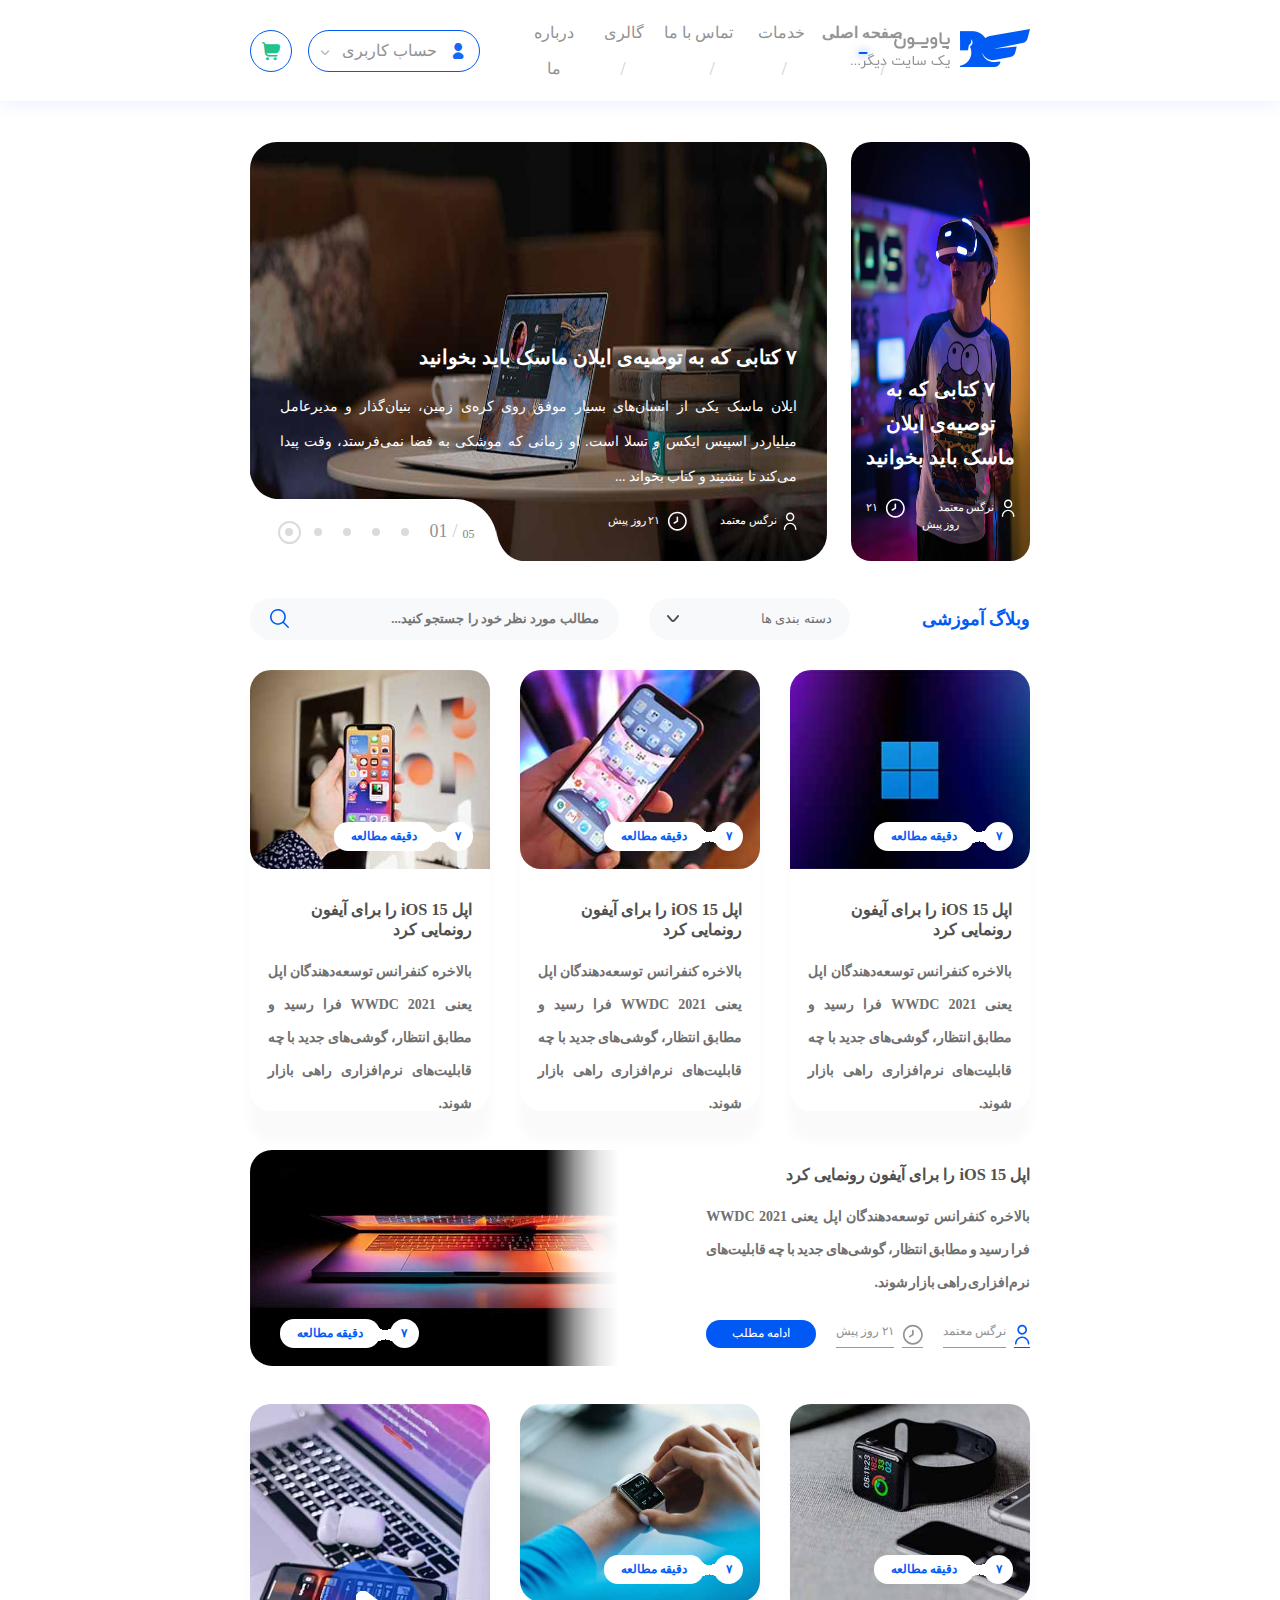
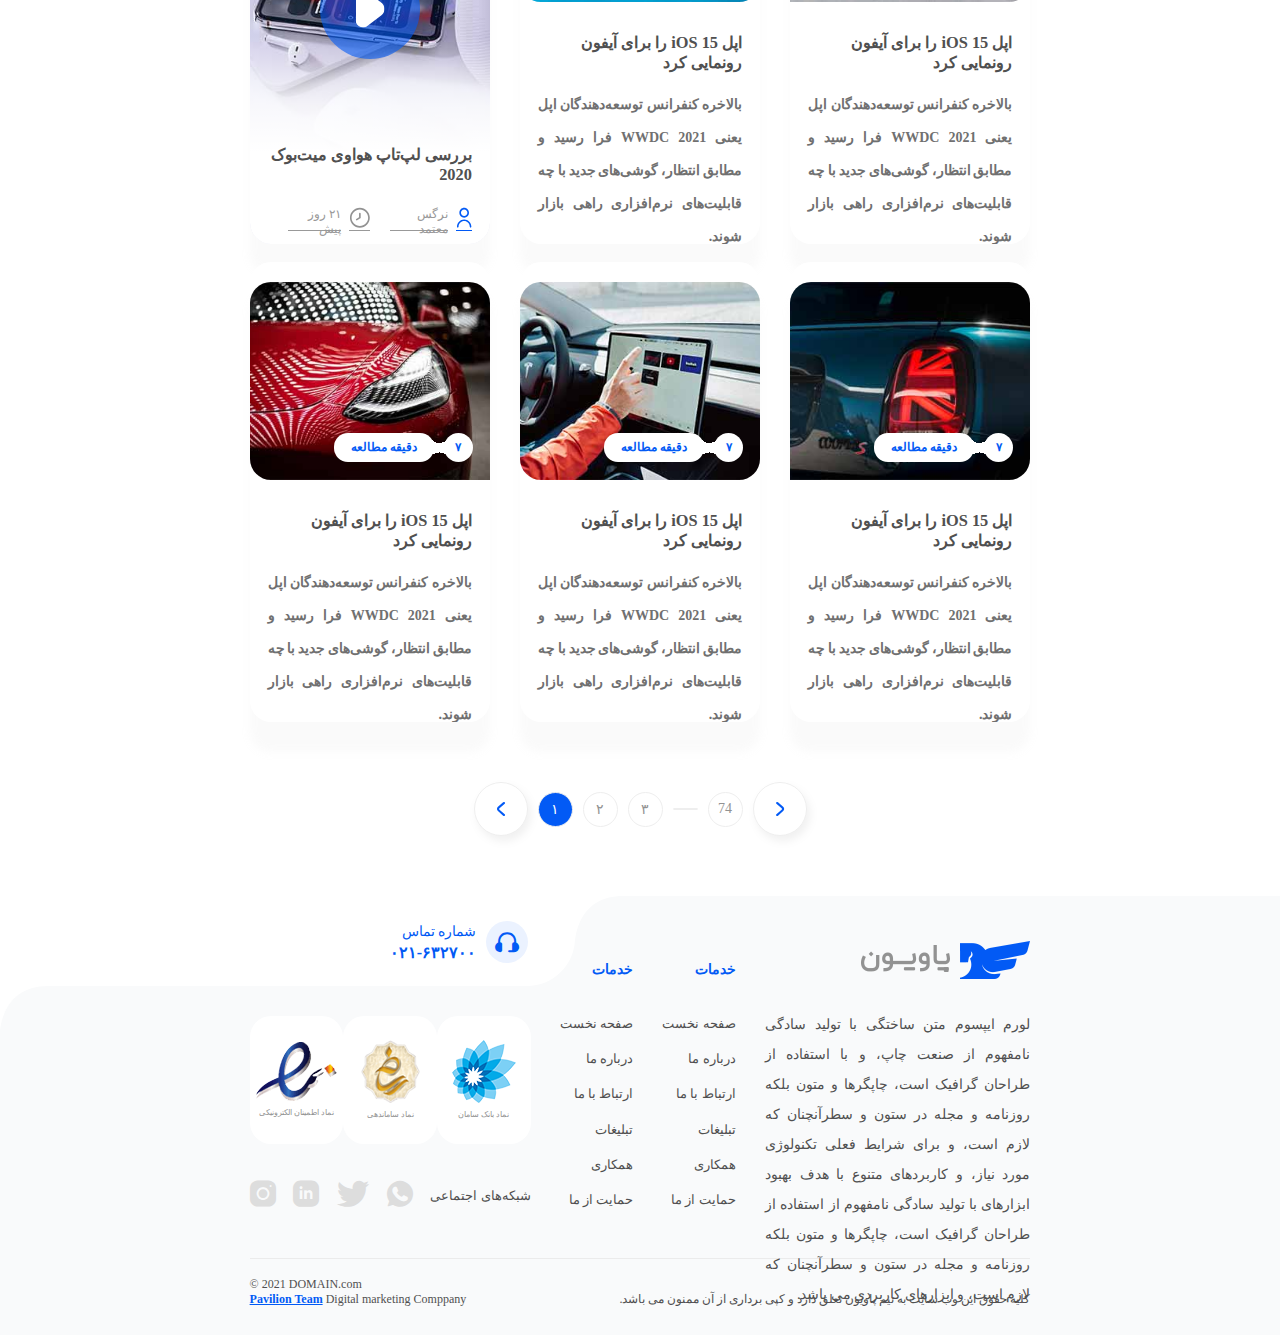
==== commit ea39ecf4: "26/09" ====
--- a/index.html
+++ b/index.html
@@ -979,7 +979,7 @@
             <div class="content">
                 <div class="about">
                     <div class="logo">
-                        <img src="images/header/logo.png" alt="logo">
+                        <img src="images/footer/logo.png" alt="logo">
                     </div>
                     <div class="text">
                         لورم ایپسوم متن ساختگی با تولید سادگی نامفهوم از صنعت چاپ، و با استفاده از طراحان
--- a/css/style.css
+++ b/css/style.css
@@ -515,7 +515,7 @@
 section .blog {
   display: grid;
   grid-template-columns: 1fr 1fr 1fr;
-  grid-gap: 16px 30px;
+  grid-gap: 18px 30px;
 }
 
 .blog-item {
@@ -688,7 +688,7 @@
 }
 
 .blog-item-wide .content {
-  width: 60%;
+  width: 62%;
   padding: 15px 0px 18px 160px;
   background-image: linear-gradient(
     to left,
--- a/css/style2.css
+++ b/css/style2.css
@@ -191,7 +191,7 @@
 footer .call {
   width: 623px;
   height: 138px;
-  background: url("../images/footer/Folder 1.svg") no-repeat center;
+  background: url("../images/footer/call_bg.svg") no-repeat center;
   background-size: contain;
   position: absolute;
   left: 0;
@@ -450,7 +450,7 @@
 }
 
 footer .content .social span {
-  font-size: 24px;
+  font-size: 26px;
   position: relative;
   cursor: pointer;
 }
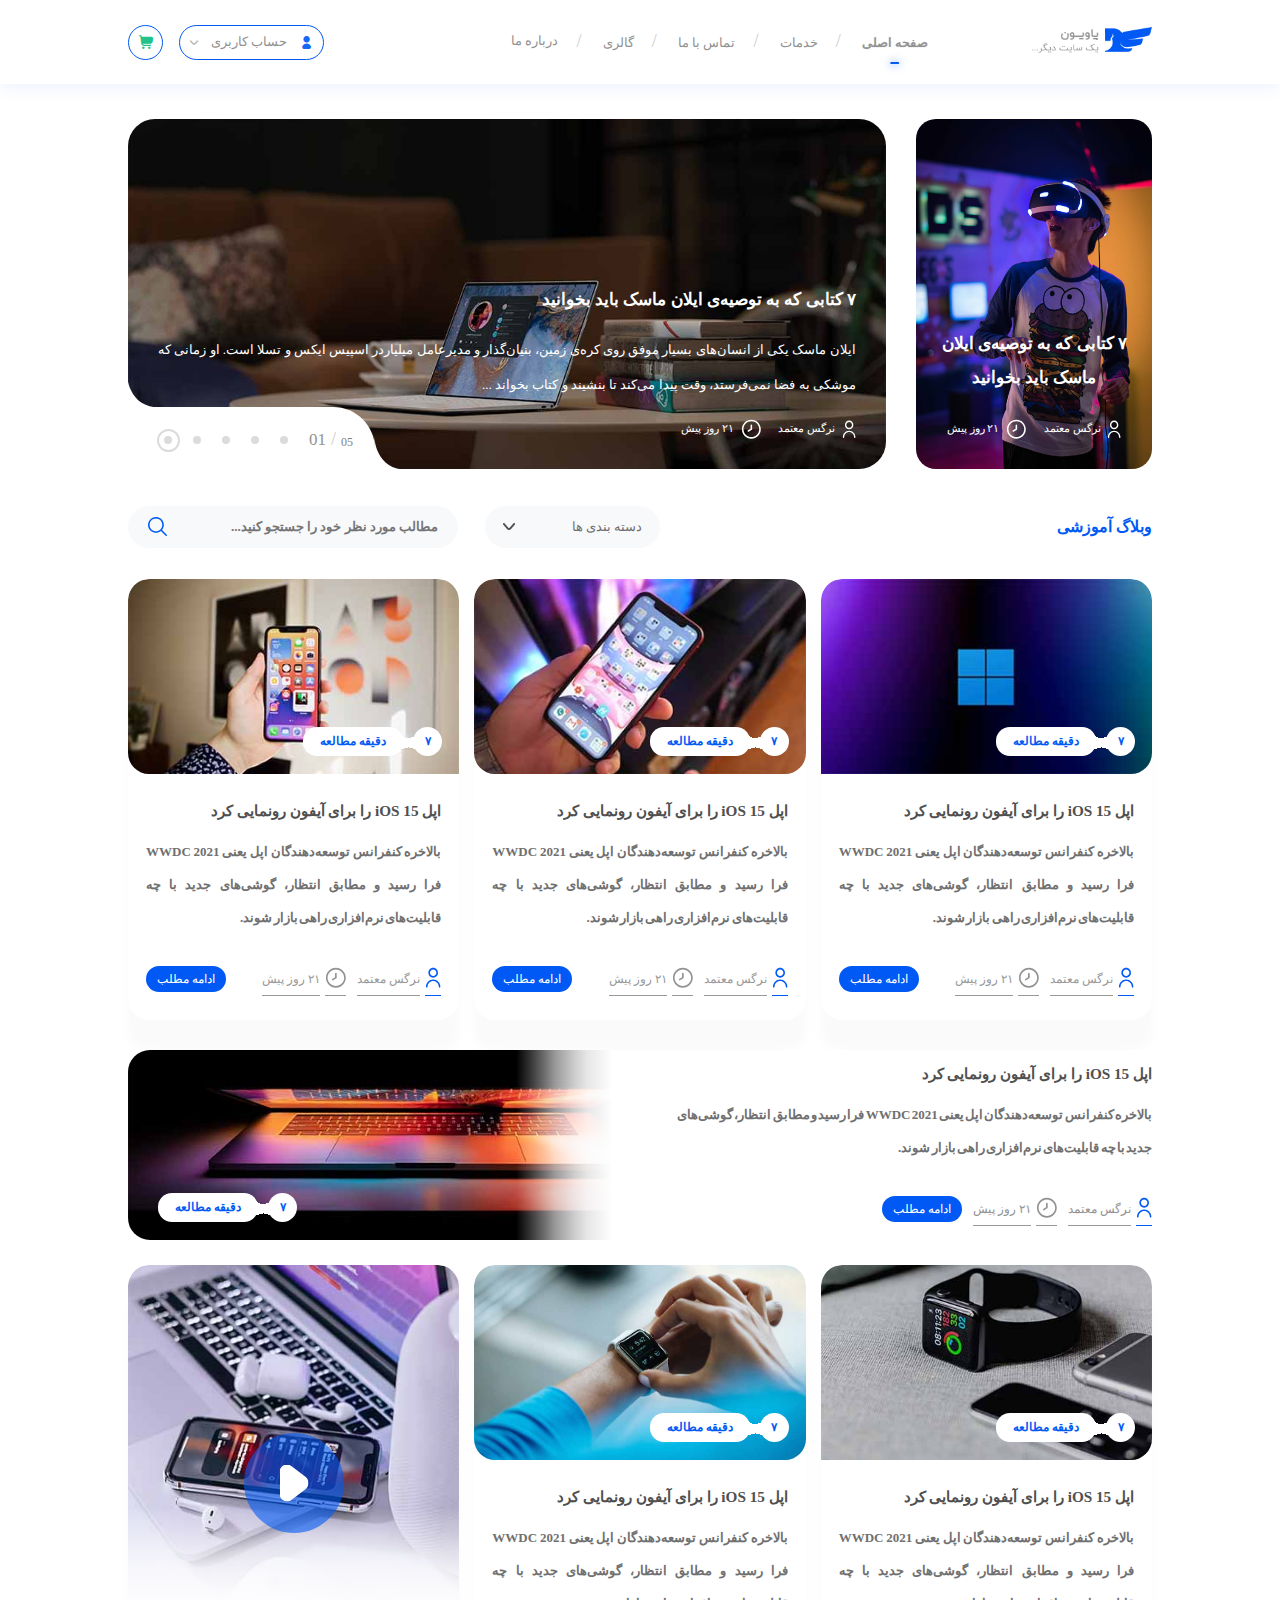
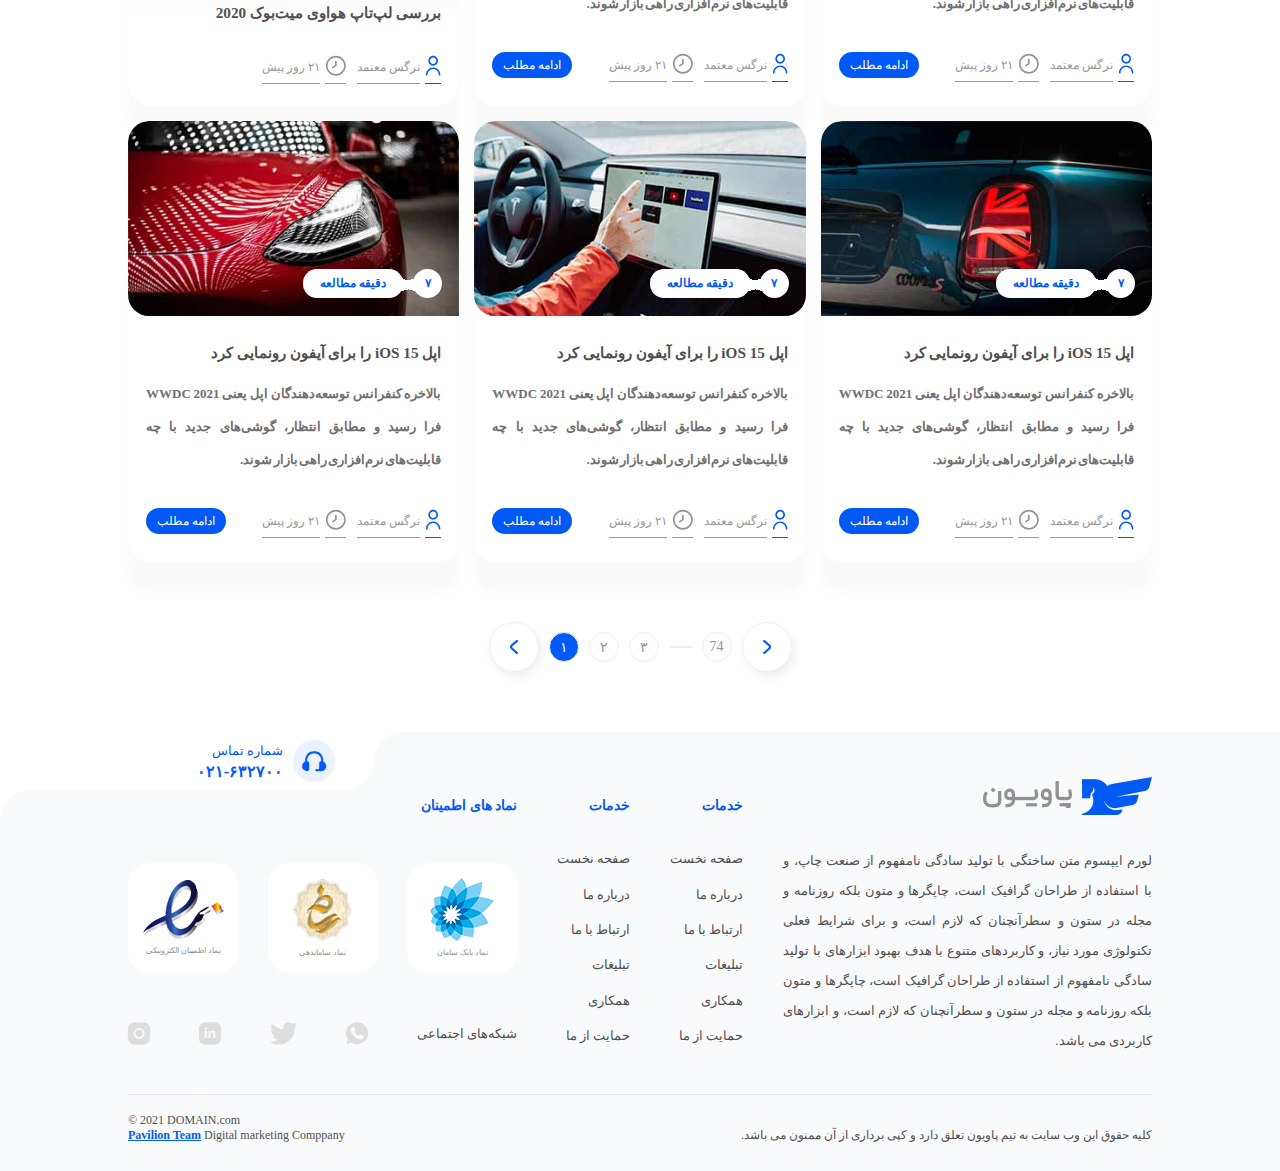
==== commit 2466d2ab: "responsive-3" ====
--- a/index.html
+++ b/index.html
@@ -10,7 +10,6 @@
     <link rel="stylesheet" href="css/style.css">
     <link rel="stylesheet" href="css/style2.css">
     <script src="https://ajax.googleapis.com/ajax/libs/jquery/3.5.1/jquery.min.js"></script>
-
 </head>
 
 <body>
@@ -22,7 +21,6 @@
                 <div class="logo">
                     <img src="images/header/logo.png" alt="logo">
                 </div>
-
 
                 <div class="top-menu">
                     <ul class="menu" id="menu">
@@ -211,7 +209,6 @@
                         </li>
                     </ul>
                 </div>
-
 
                 <div class="member">
                     <div class="user">
--- a/css/style.css
+++ b/css/style.css
@@ -1,3 +1,7 @@
+/****************************** import ******************************/
+@import url(../WebFonts/css/fontiran.css);
+
+/****************************** css reset ******************************/
 * {
   direction: rtl;
   -webkit-box-sizing: border-box;
@@ -54,9 +58,6 @@
   border: none;
 }
 
-/****************************** import ******************************/
-@import url(../WebFonts/css/fontiran.css);
-
 /****************************** container ******************************/
 .container {
   width: 61%;
@@ -70,13 +71,17 @@
   box-shadow: 0px 1px 18px 0px rgba(1, 89, 245, 0.1);
   margin-bottom: 41px;
   z-index: 999;
+  padding: 27px 0;
 }
 
 .top-header {
   display: flex;
   align-items: center;
   justify-content: space-between;
-  height: 101px;
+}
+
+.top-header .logo img {
+  max-width: 200px;
 }
 
 /******* header menu *******/
@@ -84,7 +89,7 @@
   display: flex;
   color: #929292;
   font-size: 16px;
-  transform: translateX(14%);
+  transform: translateX(10%);
 }
 
 .top-header .top-menu .menu > li {
@@ -206,7 +211,7 @@
 }
 
 .sec-slider .latest > img {
-  position: absolute;
+  object-fit: cover;
   width: 100%;
   height: 100%;
 }
@@ -222,7 +227,7 @@
 .sec-slider .text h2 {
   color: #ffffff;
   font-size: 20px;
-  text-align: center;
+  /* text-align: center; */
   margin-bottom: 24px;
   line-height: 34px;
 }
@@ -234,7 +239,7 @@
 }
 
 .sec-slider .profile {
-  margin-left: 30px;
+  margin-left: 15px;
 }
 
 .sec-slider .text div img {
@@ -268,10 +273,9 @@
 }
 
 .sec-slider .slider .pic {
-  position: absolute;
-  height: 200%;
-  width: 100%;
-  top: -250px;
+  object-fit: cover;
+  height: 100%;
+  width: 100%;
 }
 
 .sec-slider .slider .text {
@@ -407,7 +411,7 @@
 
 /****************************** form ******************************/
 .sec-form {
-  margin-bottom: 10px;
+  margin-bottom: 30px;
 }
 
 .form {
@@ -421,7 +425,7 @@
 }
 
 .form form {
-  width: 600px;
+  width: 52%;
   display: flex;
   justify-content: space-between;
   align-items: center;
@@ -431,10 +435,11 @@
 
 .form form .select {
   position: relative;
-}
-
-.form form select {
-  width: 201px;
+  width: 33%;
+}
+
+.form form .select select {
+  width: 100%;
   height: 42px;
   border-radius: 21px;
   border: none;
@@ -461,6 +466,11 @@
   background: url("../icons/select-arrow.svg");
 }
 
+.form form .search {
+  width: 62%;
+  position: relative;
+}
+
 .form form .search input[type="text"] {
   width: 100%;
   height: 42px;
@@ -481,12 +491,6 @@
   border: #707070 1px solid;
 }
 
-.form form .search {
-  width: 70%;
-  position: relative;
-  margin-right: 30px;
-}
-
 .form form .search::after {
   content: "";
   width: 19px;
@@ -515,21 +519,20 @@
 section .blog {
   display: grid;
   grid-template-columns: 1fr 1fr 1fr;
-  grid-gap: 18px 30px;
+  grid-auto-flow: dense;
+  grid-gap: 25px 30px;
 }
 
 .blog-item {
   background-color: #ffffff;
-  height: 460px;
   border-radius: 21px;
   box-shadow: 0px 30px 10px rgba(204, 204, 204, 0.1);
-  padding-top: 1.2rem;
   position: relative;
   overflow: hidden;
 }
 
 .blog-img {
-  height: 45%;
+  height: 195px;
   position: relative;
 }
 
@@ -586,26 +589,27 @@
 }
 
 .blog-item .content {
-  height: 55%;
   width: 100%;
   color: #707070;
-  padding: 31px 18px;
+  padding: 28px 18px;
+}
+
+.blog-middle {
+  font-size: 14px;
 }
 
 .blog-middle .blog-title {
-  font-size: 14px;
   font-weight: bold;
   color: #505050;
 }
 
 .blog-middle .blog-text {
-  font-size: 14px;
   font-weight: 600;
   line-height: 33px;
   word-spacing: -2px;
   text-align: justify;
   color: #707070;
-  margin: 15px 0;
+  margin: 15px 0 32px 0;
 }
 
 .blog-footer {
@@ -615,7 +619,6 @@
   justify-content: space-between;
   color: #999999;
   font-size: 12px;
-  padding: 0.4rem 0;
   position: relative;
   bottom: 0;
 }
@@ -627,12 +630,7 @@
 .blog-footer .blog-footer-text {
   display: flex;
   align-items: center;
-  margin: 0 !important;
   margin-left: 20px !important;
-}
-
-.blog-footer img {
-  height: 20;
 }
 
 .blog-footer .blog-footer-img {
@@ -642,7 +640,11 @@
 
 .blog-footer .blog-footer-text span {
   position: relative;
-  height: 20px;
+}
+
+.blog-footer .blog-footer-text .profile-text,
+.blog-footer .blog-footer-text .time-text {
+  line-height: 26px;
 }
 
 .blog-footer .blog-footer-text span::after {
@@ -660,9 +662,8 @@
 }
 
 .blog-footer .btn-blue {
-  height: 28px;
-  width: 110px;
   text-align: center;
+  padding: 0px 15px;
   line-height: 26px;
   color: #ffffff;
   background-color: #0159f5;
@@ -679,7 +680,7 @@
   background: url("../images/blog/pic_wide.jpg") no-repeat left center/58%;
   border-radius: 22px 0px 0px 22px;
   position: relative;
-  margin-top: 21px;
+  margin: 15px 0 10px;
 }
 
 .blog-item-wide .blog-img-time {
@@ -720,12 +721,15 @@
 .blog-item.video .blog-img {
   height: 100%;
   width: 100%;
+  position: absolute;
+  z-index: 1;
 }
 
 .blog-item.video .content {
   height: 130px;
   position: absolute;
   bottom: 0;
+  z-index: 3;
 }
 
 .blog-item.video .play {
@@ -733,6 +737,7 @@
   height: 100%;
   position: absolute;
   top: 0;
+  z-index: 2;
   background-image: linear-gradient(
     to top,
     #ffffff 20%,
--- a/css/style2.css
+++ b/css/style2.css
@@ -4,6 +4,16 @@
 /*_ mixed-in for ( display=flex; - up to down = center , right to left = space-between )_*/
 /*_ mixed-in for ( transition effect )_*/
 /*_ mixed-in for ( transition effect )_*/
+/*============================ [ breakpoints for responsive in sass ] ==================================*/
+/* xsm--Extra small  (smart phones, portrait iPhone, portrait 480x320 phones (Android)) */
+/* sm--smart phones, Android phones, landscape iPhone */
+/* sm--smart phones, Android phones, landscape iPhone */
+/* md-- tablet, landscape iPad, lo-res laptops ands desktops */
+/* lg-- hi-res laptops and desktops */
+/* xl-- hi-res laptops and desktops */
+/* 2xl -- Extra large screens, TV */
+/* 3xl -- Extra large screens, TV */
+/* 4xl -- Extra large screens, TV */
 @import url(../WebFonts/css/fontiran.css);
 /******* header menu(sub-menu) *******/
 .top-header .top-menu .menu .sub-menu {
@@ -520,3 +530,154 @@
   color: #025af5;
   font-weight: bold;
 }
+
+/****************************** responsive ******************************/
+@media (max-width: 1800px) {
+  .container {
+    width: 65%;
+  }
+}
+
+@media (max-width: 1800px) and (max-width: 1600px) {
+  .container {
+    width: 75%;
+  }
+}
+
+@media (max-width: 1800px) {
+  header {
+    padding: 23px 0;
+    margin-bottom: 35px;
+  }
+  header .logo img {
+    max-width: 120px !important;
+  }
+  header .top-header .top-menu .menu {
+    font-size: 13px;
+  }
+  header .top-header .member {
+    font-size: 13px;
+  }
+  header .top-header .member .user {
+    width: 145px;
+    height: 35px;
+  }
+  header .top-header .member .card {
+    width: 35px;
+    height: 35px;
+    font-size: 14px;
+  }
+  .sec-slider .slider,
+  .sec-slider .latest {
+    height: 350px;
+  }
+  .sec-slider .counter .counter-text .page {
+    font-size: 17px !important;
+  }
+  .sec-slider .text h2 {
+    font-size: 17px;
+  }
+  .sec-slider .text p {
+    font-size: 13px;
+  }
+  .sec-form span a {
+    font-size: 16px;
+  }
+  section .blog {
+    grid-gap: 15px;
+  }
+  section .blog .blog-middle {
+    font-size: 13px;
+  }
+  section .blog .blog-footer .blog-footer-text {
+    margin-left: 17px !important;
+  }
+  section .blog .blog-footer .blog-footer-img {
+    margin-left: 8px;
+  }
+  .pagination li {
+    width: 30px !important;
+    height: 30px !important;
+  }
+  .pagination li.line {
+    height: 0 !important;
+    width: 23px !important;
+  }
+  .pagination li.flex-left-arrow, .pagination li.flex-right-arrow {
+    height: 50px !important;
+    width: 50px !important;
+  }
+  footer .call {
+    width: 460px;
+    height: 102px;
+  }
+  footer .call .call-content {
+    top: 15px;
+    right: 70px;
+  }
+  footer .call .call-content .text p {
+    font-size: 13px;
+  }
+  footer .content .about {
+    width: 35%;
+    font-size: 13px !important;
+  }
+  footer .content .symbols {
+    width: 37%;
+  }
+  footer .content .symbols-img > div {
+    width: 110px !important;
+    height: 110px !important;
+  }
+  footer .content .social span {
+    font-size: 22px;
+  }
+}
+
+@media (max-width: 1400px) {
+  .container {
+    width: 80%;
+  }
+  section .blog .blog-footer .blog-footer-text {
+    margin-left: 11px !important;
+  }
+  section .blog .blog-footer .blog-footer-img {
+    margin-left: 5px;
+  }
+  section .blog .blog-footer .btn-blue {
+    padding: 0 11px;
+  }
+  footer .call {
+    width: 405px;
+    height: 90px;
+  }
+  footer .call .call-content {
+    top: 8px !important;
+  }
+  footer .content .symbols {
+    width: 38%;
+  }
+  footer .content .about {
+    width: 36%;
+  }
+}
+
+@media (max-width: 1200px) {
+  .container {
+    width: 75%;
+  }
+  section .blog {
+    -ms-grid-columns: 1fr 1fr;
+        grid-template-columns: 1fr 1fr;
+  }
+  section .blog .blog-item:nth-child(2n-1) {
+    -ms-grid-column: 1;
+        grid-column-start: 1;
+    grid-column-end: 2;
+  }
+  section .blog .blog-item:nth-child(2n) {
+    -ms-grid-column: 2;
+        grid-column-start: 2;
+    grid-column-end: 3;
+  }
+}
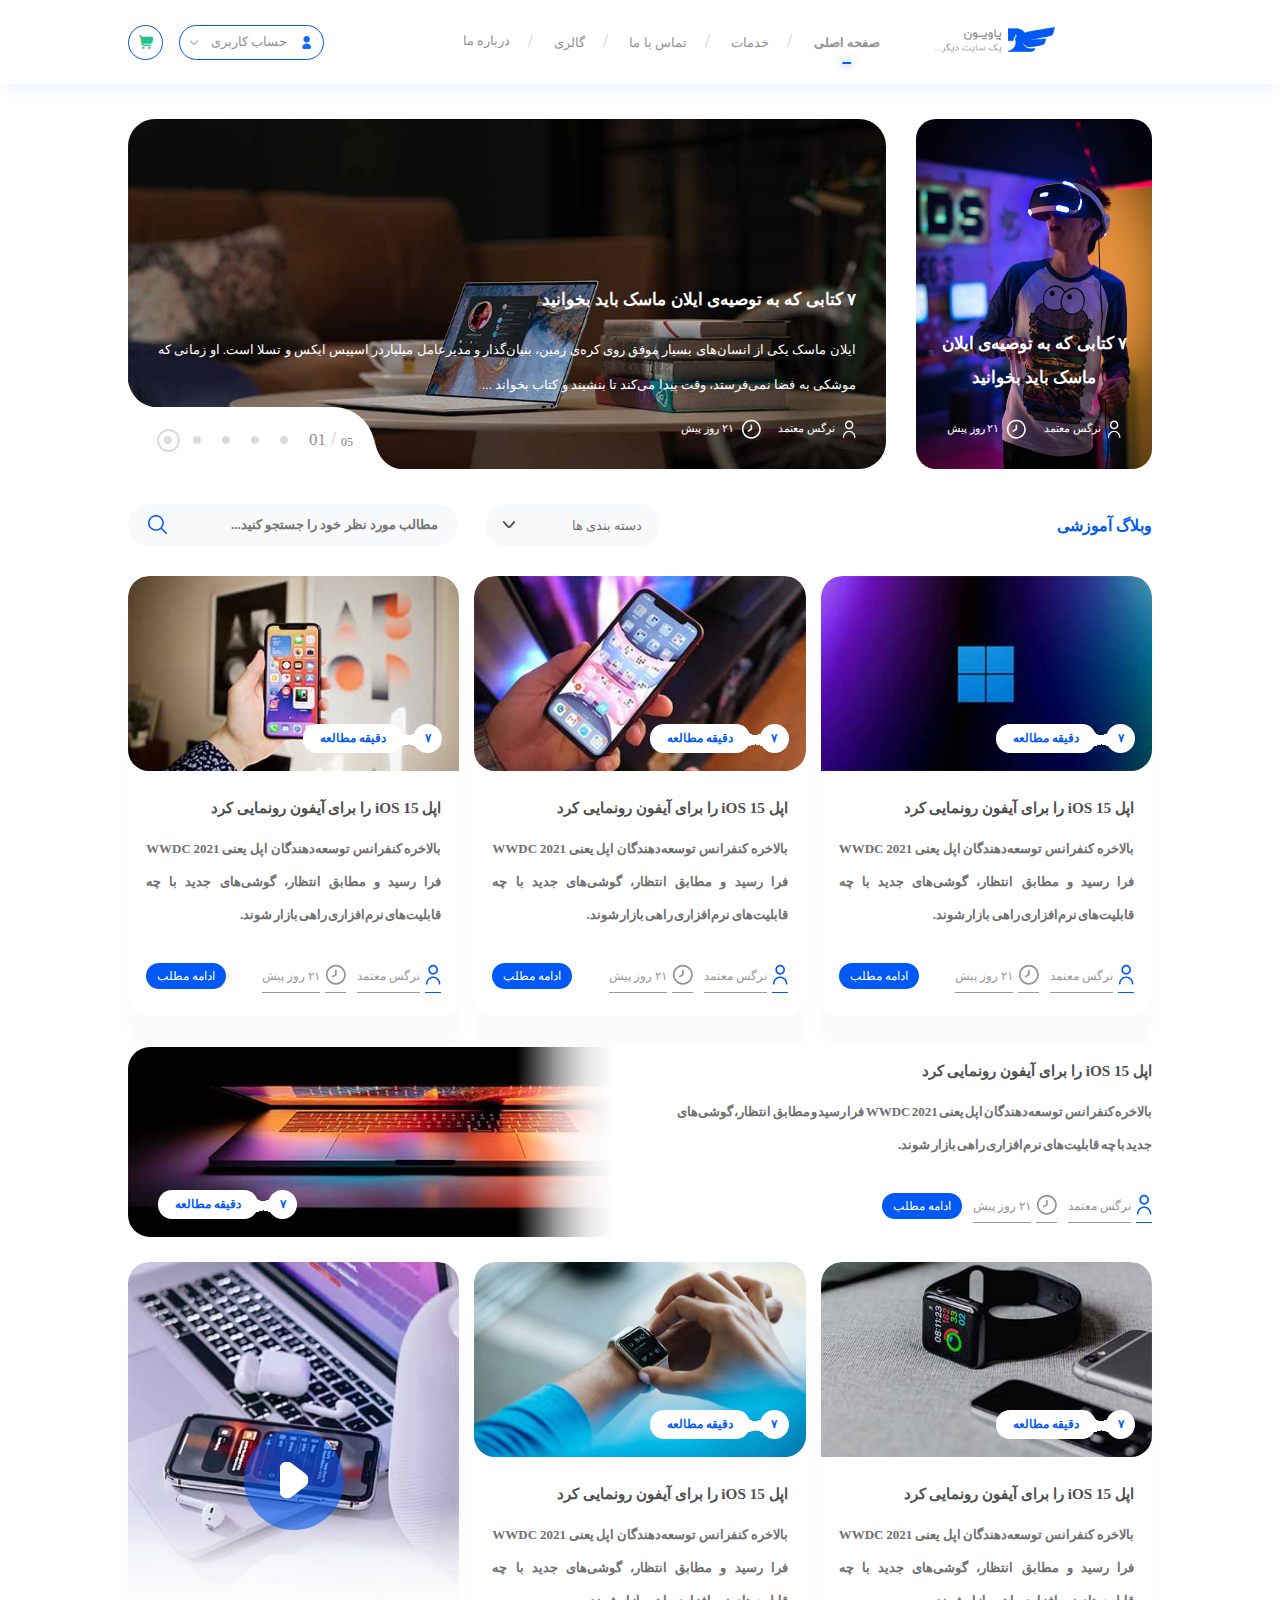
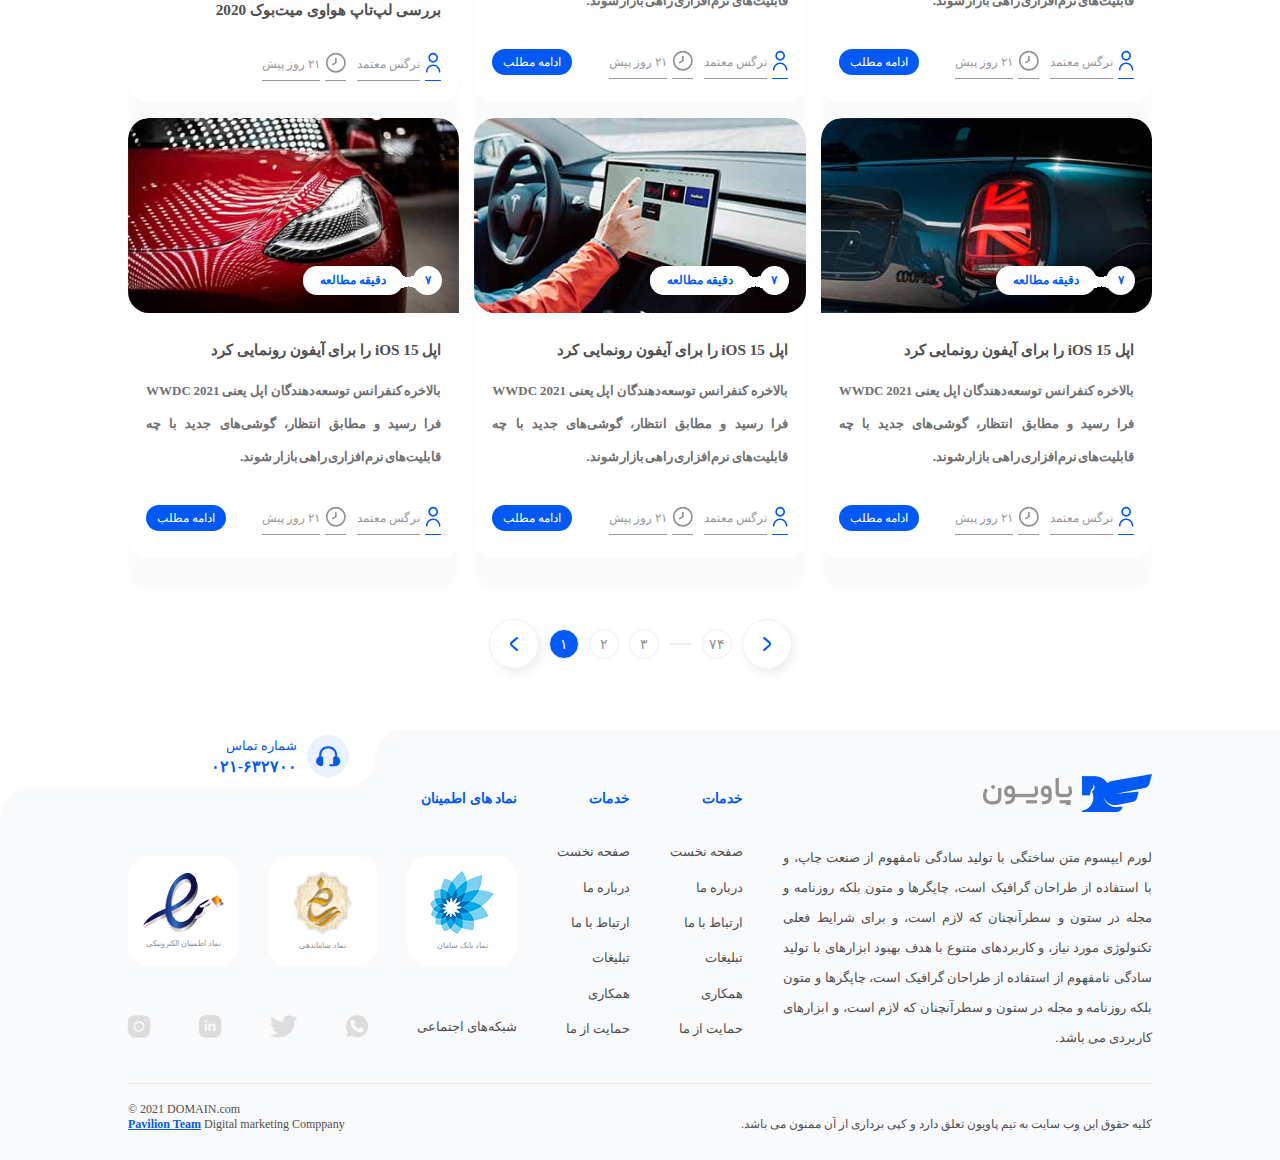
==== commit 61686a2b: "responsive-menu" ====
--- a/index.html
+++ b/index.html
@@ -18,11 +18,19 @@
         <div class="container">
 
             <div class="top-header">
+                <div class="btn">
+                    <button class="menu-btn" onclick="menuBtn(this)">
+                        <p></p>
+                        <p></p>
+                        <p></p>
+                    </button>
+                </div>
+
                 <div class="logo">
                     <img src="images/header/logo.png" alt="logo">
                 </div>
 
-                <div class="top-menu">
+                <div class="top-menu" id="top-menu">
                     <ul class="menu" id="menu">
                         <li class="item active" data-time="1">
                             <a href="#">صفحه اصلی</a>
@@ -950,7 +958,7 @@
                 </a>
                 <li class="line"></li>
                 <a href="#">
-                    <li>74</li>
+                    <li>۷۴</li>
                 </a>
                 <a href="#">
                     <li class="flex flex-right-arrow"></li>
@@ -1124,7 +1132,7 @@
 
     <div id="videoPlayer">
         <video width="100%" id="myVideo" controls>
-            <source src="video/video_1.mp4" type="video/mp4">
+            <source src="./video/video_1.mp4" type="video/mp4">
             Your browser does not support HTML video.
         </video>
         <img class="close-btn" src="icons/icons8-close-64.gif" alt="close" onclick="stopVideo()">
--- a/css/style.css
+++ b/css/style.css
@@ -301,6 +301,7 @@
 
 .sec .slider .counter {
   background: url("../images/slider/other.png") no-repeat;
+  background-size: contain;
   width: 282px;
   height: 96px;
   position: absolute;
@@ -412,10 +413,6 @@
 /****************************** form ******************************/
 .sec-form {
   margin-bottom: 30px;
-}
-
-.form {
-  height: 45px;
 }
 
 .form span a {
@@ -519,7 +516,6 @@
 section .blog {
   display: grid;
   grid-template-columns: 1fr 1fr 1fr;
-  grid-auto-flow: dense;
   grid-gap: 25px 30px;
 }
 
@@ -630,7 +626,7 @@
 .blog-footer .blog-footer-text {
   display: flex;
   align-items: center;
-  margin-left: 20px !important;
+  margin-left: 20px;
 }
 
 .blog-footer .blog-footer-img {
@@ -673,8 +669,6 @@
 /******* blog-wide *******/
 
 .blog-item-wide {
-  display: flex;
-  align-items: center;
   grid-column-start: 1;
   grid-column-end: 4;
   background: url("../images/blog/pic_wide.jpg") no-repeat left center/58%;
@@ -712,10 +706,6 @@
   padding-bottom: 0;
 }
 
-.blog-item-wide .blog-footer > span {
-  margin-left: 30px !important;
-}
-
 /******* blog-video *******/
 
 .blog-item.video .blog-img {
@@ -757,6 +747,7 @@
   top: 50%;
   left: 50%;
   transform: translate(-50%, -50%);
+  z-index: 5;
 }
 
 #videoPlayer #myVideo {
--- a/css/style2.css
+++ b/css/style2.css
@@ -6,7 +6,7 @@
 /*_ mixed-in for ( transition effect )_*/
 /*============================ [ breakpoints for responsive in sass ] ==================================*/
 /* xsm--Extra small  (smart phones, portrait iPhone, portrait 480x320 phones (Android)) */
-/* sm--smart phones, Android phones, landscape iPhone */
+/* xsm--smart phones, Android phones, landscape iPhone */
 /* sm--smart phones, Android phones, landscape iPhone */
 /* md-- tablet, landscape iPad, lo-res laptops ands desktops */
 /* lg-- hi-res laptops and desktops */
@@ -40,7 +40,7 @@
   border-color: transparent transparent #ffffff transparent;
   position: absolute;
   top: -12px;
-  right: 81px;
+  right: 87px;
   margin: 0 auto;
 }
 
@@ -55,7 +55,12 @@
 .top-header .top-menu .menu .sub-menu li a {
   color: #929292;
   display: -webkit-box;
-  display: -ms-flexbox;
+  /* OLD - iOS 6-, Safari 3.1-6 */
+  /* OLD - Firefox 19- (buggy but mostly works) */
+  display: -moz-flex;
+  display: -ms-flexbox;
+  /* TWEENER - IE 10 */
+  /* NEW - Chrome */
   display: flex;
   -webkit-box-align: center;
       -ms-flex-align: center;
@@ -117,7 +122,7 @@
 }
 
 .container .pagination ul {
-  direction: ltr !important;
+  direction: ltr;
   display: -webkit-box;
   /* OLD - iOS 6-, Safari 3.1-6 */
   /* OLD - Firefox 19- (buggy but mostly works) */
@@ -184,11 +189,11 @@
 
 .container .pagination ul li:hover {
   background-color: #025af5;
-  color: #ffffff !important;
+  color: #ffffff;
 }
 
 .container .pagination ul li:hover:before {
-  color: #ffffff !important;
+  color: #ffffff;
 }
 
 /****************************** footer ******************************/
@@ -270,7 +275,6 @@
 
 /******* content of footer *******/
 footer .content {
-  height: 362px;
   display: -webkit-box;
   /* OLD - iOS 6-, Safari 3.1-6 */
   /* OLD - Firefox 19- (buggy but mostly works) */
@@ -310,7 +314,7 @@
 }
 
 footer .content .services {
-  height: 86%;
+  height: 247px;
   display: -webkit-box;
   /* OLD - iOS 6-, Safari 3.1-6 */
   /* OLD - Firefox 19- (buggy but mostly works) */
@@ -365,7 +369,7 @@
 
 footer .content .symbols {
   width: 36%;
-  height: 86%;
+  height: 247px;
   display: -webkit-box;
   /* OLD - iOS 6-, Safari 3.1-6 */
   /* OLD - Firefox 19- (buggy but mostly works) */
@@ -476,7 +480,7 @@
 footer .content .social span a {
   display: none;
   margin-left: 5px;
-  font-family: iranyekan !important;
+  font-family: iranyekan;
   font-size: 16px;
   color: #1768f6;
 }
@@ -521,7 +525,7 @@
 }
 
 footer .footer-footer .left p {
-  direction: ltr !important;
+  direction: ltr;
 }
 
 footer .footer-footer .left p a {
@@ -532,6 +536,7 @@
 }
 
 /****************************** responsive ******************************/
+/* 4xl -- Extra large screens, TV > (max-width: 1800px) */
 @media (max-width: 1800px) {
   .container {
     width: 65%;
@@ -549,8 +554,8 @@
     padding: 23px 0;
     margin-bottom: 35px;
   }
-  header .logo img {
-    max-width: 120px !important;
+  header .top-header .logo img {
+    max-width: 120px;
   }
   header .top-header .top-menu .menu {
     font-size: 13px;
@@ -567,17 +572,17 @@
     height: 35px;
     font-size: 14px;
   }
-  .sec-slider .slider,
-  .sec-slider .latest {
+  .sec .slider,
+  .sec .latest {
     height: 350px;
   }
-  .sec-slider .counter .counter-text .page {
-    font-size: 17px !important;
-  }
-  .sec-slider .text h2 {
+  .sec .slider .counter .counter-text .page {
     font-size: 17px;
   }
-  .sec-slider .text p {
+  .sec .text h2 {
+    font-size: 17px;
+  }
+  .sec .text p {
     font-size: 13px;
   }
   .sec-form span a {
@@ -590,29 +595,29 @@
     font-size: 13px;
   }
   section .blog .blog-footer .blog-footer-text {
-    margin-left: 17px !important;
+    margin-left: 17px;
   }
   section .blog .blog-footer .blog-footer-img {
     margin-left: 8px;
   }
-  .pagination li {
-    width: 30px !important;
-    height: 30px !important;
-  }
-  .pagination li.line {
-    height: 0 !important;
-    width: 23px !important;
-  }
-  .pagination li.flex-left-arrow, .pagination li.flex-right-arrow {
-    height: 50px !important;
-    width: 50px !important;
+  .container .pagination ul li {
+    width: 30px;
+    height: 30px;
+  }
+  .container .pagination ul li.line {
+    height: 0;
+    width: 23px;
+  }
+  .container .pagination ul li.flex-left-arrow, .container .pagination ul li.flex-right-arrow {
+    height: 50px;
+    width: 50px;
   }
   footer .call {
     width: 460px;
     height: 102px;
   }
   footer .call .call-content {
-    top: 15px;
+    top: 13px;
     right: 70px;
   }
   footer .call .call-content .text p {
@@ -620,26 +625,27 @@
   }
   footer .content .about {
     width: 35%;
-    font-size: 13px !important;
+    font-size: 13px;
   }
   footer .content .symbols {
     width: 37%;
   }
-  footer .content .symbols-img > div {
-    width: 110px !important;
-    height: 110px !important;
+  footer .content .symbols .symbols-img > div {
+    width: 110px;
+    height: 110px;
   }
   footer .content .social span {
     font-size: 22px;
   }
 }
 
+/* 3xl -- Extra large screens, TV > (max-width: 1400px) */
 @media (max-width: 1400px) {
   .container {
     width: 80%;
   }
   section .blog .blog-footer .blog-footer-text {
-    margin-left: 11px !important;
+    margin-left: 11px;
   }
   section .blog .blog-footer .blog-footer-img {
     margin-left: 5px;
@@ -648,11 +654,12 @@
     padding: 0 11px;
   }
   footer .call {
-    width: 405px;
+    width: 406px;
     height: 90px;
   }
   footer .call .call-content {
-    top: 8px !important;
+    top: 6px;
+    right: 57px;
   }
   footer .content .symbols {
     width: 38%;
@@ -662,22 +669,352 @@
   }
 }
 
+/* 2xl -- Extra large screens, TV > (max-width: 1200px) */
 @media (max-width: 1200px) {
   .container {
     width: 75%;
   }
+  .sec .slider,
+  .sec .latest {
+    height: 320px;
+  }
+  .sec .latest {
+    width: 24%;
+  }
+  .sec .slider .counter {
+    width: 265px;
+    height: 90px;
+  }
+  .sec .slider .counter .counter-text .page {
+    font-size: 16px;
+  }
+  .sec .slider .counter .counter-text .slash {
+    font-size: 16px;
+  }
+  .sec .slider .counter .counter-text .all {
+    font-size: 10px;
+  }
+  .sec .text h2 {
+    font-size: 15px;
+  }
+  .form form {
+    width: 80%;
+  }
   section .blog {
     -ms-grid-columns: 1fr 1fr;
         grid-template-columns: 1fr 1fr;
-  }
-  section .blog .blog-item:nth-child(2n-1) {
+    grid-gap: 20px;
+  }
+  section .blog .blog-item .blog-img img {
+    border-radius: 21px;
+  }
+  section .blog .blog-item-wide {
+    -ms-grid-column: 1;
+        grid-column-start: 1;
+    grid-column-end: 3;
+  }
+  section .blog .blog-item:nth-child(2n-1) .blog-img img {
+    border-bottom-left-radius: 0px;
+  }
+  section .blog .blog-item:nth-child(2n) .blog-img img {
+    border-bottom-right-radius: 0px;
+  }
+  footer .content {
+    -ms-flex-wrap: wrap;
+    flex-wrap: wrap;
+  }
+  footer .content .about {
+    width: 50%;
+    margin-bottom: 50px;
+  }
+  footer .content .services {
+    width: 30%;
+  }
+  footer .content .services.services-2 {
+    -webkit-box-ordinal-group: 2;
+        -ms-flex-order: 1;
+            order: 1;
+  }
+  footer .content .symbols {
+    width: 50%;
+  }
+}
+
+/* xl-- hi-res laptops and desktops > (max-width: 1140px) */
+@media (max-width: 1140px) {
+  .top-header .top-menu .menu {
+    -webkit-transform: translateX(0);
+            transform: translateX(0);
+  }
+  .sec-slider {
+    -webkit-box-direction: reverse;
+    -webkit-box-orient: vertical;
+    -ms-flex-direction: column-reverse;
+    flex-direction: column-reverse;
+  }
+  .sec-slider .latest {
+    margin-top: 45px;
+    width: 100%;
+  }
+  .sec-slider .latest .text {
+    text-align: right;
+  }
+  .sec-slider .slider {
+    width: 100%;
+  }
+}
+
+/* lg-- hi-res laptops and desktops > (max-width: 992px) */
+@media (max-width: 992px) {
+  .container {
+    width: 92%;
+  }
+  .top-header {
+    -webkit-box-align: start;
+    -ms-flex-align: start;
+    -ms-flex-align: flex-start;
+    align-items: flex-start;
+    -ms-flex-wrap: wrap;
+    flex-wrap: wrap;
+    /******* header menu(menu-btn) *******/
+  }
+  .top-header .menu-btn {
+    display: -webkit-box;
+    /* OLD - iOS 6-, Safari 3.1-6 */
+    /* OLD - Firefox 19- (buggy but mostly works) */
+    display: -moz-flex;
+    display: -ms-flexbox;
+    /* TWEENER - IE 10 */
+    /* NEW - Chrome */
+    display: flex;
+    -webkit-box-direction: normal;
+    -webkit-box-orient: vertical;
+    -ms-flex-direction: column;
+    flex-direction: column;
+    -webkit-box-pack: center;
+    -ms-flex-pack: center;
+    justify-content: center;
+    height: 35px;
+    border: 2px solid #025af5;
+    border-radius: 7px;
+    padding: 0 8px;
+  }
+  .top-header .menu-btn p {
+    width: 16px;
+    height: 2px;
+    margin-bottom: 3px;
+    background-color: #025af5;
+  }
+  .top-header .menu-btn p:last-child {
+    margin-bottom: 0;
+  }
+  .top-header .menu-btn.active p {
+    -webkit-transition: all 500ms;
+    transition: all 500ms;
+    margin-bottom: 0;
+  }
+  .top-header .menu-btn.active p:nth-child(2) {
+    display: none;
+  }
+  .top-header .menu-btn.active p:nth-child(1) {
+    -webkit-transform: rotate(45deg) translate(0, 1px);
+            transform: rotate(45deg) translate(0, 1px);
+  }
+  .top-header .menu-btn.active p:nth-child(3) {
+    -webkit-transform: rotate(-45deg) translate(0, -1px);
+            transform: rotate(-45deg) translate(0, -1px);
+  }
+  .top-header .top-menu {
+    display: none;
+    width: 100%;
+    -webkit-box-ordinal-group: 5;
+        -ms-flex-order: 4;
+            order: 4;
+    margin-top: 10px;
+  }
+  .top-header .top-menu .menu {
+    -webkit-box-direction: normal;
+    -webkit-box-orient: vertical;
+    -ms-flex-direction: column;
+    flex-direction: column;
+    -webkit-box-align: center;
+    -ms-flex-align: center;
+    -ms-flex-align: center;
+    align-items: center;
+  }
+  .top-header .top-menu .menu > li > a {
+    border-bottom: 2px solid #929292;
+  }
+  .top-header .top-menu .menu > li > a:hover {
+    border-color: #025af5;
+  }
+  .top-header .top-menu .menu > li > a:hover:after {
+    content: none;
+  }
+  .top-header .top-menu .menu > li.active > a {
+    border-color: #025af5;
+  }
+  .top-header .top-menu .menu > li.active > a::after {
+    content: none;
+  }
+  .top-header .top-menu .menu > li::after {
+    content: none;
+  }
+  .top-header .top-menu .menu .sub-menu {
+    -webkit-transform: translate(-60%, 105%);
+            transform: translate(-60%, 105%);
+  }
+}
+
+/* md-- tablet, landscape iPad, lo-res laptops ands desktops > (max-width: 768px) */
+@media (max-width: 768px) {
+  .container {
+    width: 85%;
+  }
+  .form {
+    -webkit-box-orient: vertical;
+    -webkit-box-direction: normal;
+        -ms-flex-direction: column;
+            flex-direction: column;
+  }
+  .form span {
+    margin-bottom: 20px;
+  }
+  .form form {
+    width: 100%;
+  }
+  section .blog {
+    -ms-grid-columns: 1fr;
+        grid-template-columns: 1fr;
+    grid-gap: 20px;
+  }
+  section .blog .blog-item-wide {
     -ms-grid-column: 1;
         grid-column-start: 1;
     grid-column-end: 2;
-  }
-  section .blog .blog-item:nth-child(2n) {
-    -ms-grid-column: 2;
-        grid-column-start: 2;
-    grid-column-end: 3;
-  }
-}
+    background: url("../images/blog/pic_wide.jpg") no-repeat center/100%;
+    border-radius: 21px;
+  }
+  section .blog .blog-item-wide .blog-img-time {
+    top: 110px;
+  }
+  section .blog .blog-item-wide .content {
+    width: 100%;
+    padding: 25px;
+    background-image: -webkit-gradient(linear, right top, left top, to(rgba(255, 255, 255, 0.8)));
+    background-image: linear-gradient(to left, rgba(255, 255, 255, 0.8) 100%);
+  }
+  section .blog .blog-item .blog-img {
+    height: 270px;
+  }
+  section .blog .blog-item .blog-img img {
+    border-radius: 21px;
+  }
+  section .blog .blog-item.video {
+    height: 450px;
+  }
+  section .blog .blog-item.video .blog-img {
+    height: 100%;
+    width: 100%;
+  }
+  footer .content {
+    padding-top: 100px;
+    -webkit-box-pack: space-evenly;
+        -ms-flex-pack: space-evenly;
+            justify-content: space-evenly;
+  }
+  footer .content .about {
+    width: 100%;
+    margin-bottom: 30px;
+  }
+  footer .content .services {
+    width: auto;
+    margin-bottom: 30px;
+  }
+  footer .content .services.services-2 {
+    -webkit-box-ordinal-group: 1;
+        -ms-flex-order: 0;
+            order: 0;
+  }
+  footer .content .symbols {
+    width: 100%;
+  }
+  footer .footer-footer {
+    -webkit-box-direction: normal;
+    -webkit-box-orient: vertical;
+    -ms-flex-direction: column;
+    flex-direction: column;
+  }
+  footer .footer-footer span {
+    width: 100%;
+  }
+  footer .footer-footer span:nth-child(1) {
+    margin-bottom: 20px;
+  }
+}
+
+/* sm--smart phones, Android phones, landscape iPhone > (max-width: 576px) */
+@media (max-width: 576px) {
+  .container {
+    width: 95%;
+  }
+  .sec-slider .slider,
+  .sec-slider .latest {
+    height: 280px;
+  }
+}
+
+/* xsm--smart phones, Android phones, landscape iPhone > (max-width: 480px)  */
+@media (max-width: 480px) {
+  .top-header .logo {
+    width: 100%;
+    -webkit-box-ordinal-group: 1;
+        -ms-flex-order: 0;
+            order: 0;
+    text-align: center;
+    margin-bottom: 10px;
+  }
+  .top-header .btn {
+    -webkit-box-ordinal-group: 2;
+        -ms-flex-order: 1;
+            order: 1;
+    justify-items: center;
+  }
+  .top-header .btn .menu-btn {
+    margin: 0 auto;
+  }
+  .top-header .member {
+    -webkit-box-ordinal-group: 4;
+        -ms-flex-order: 3;
+            order: 3;
+  }
+  .form form {
+    -webkit-box-direction: normal;
+    -webkit-box-orient: vertical;
+    -ms-flex-direction: column;
+    flex-direction: column;
+  }
+  .form form .select {
+    width: 50%;
+    margin-bottom: 20px;
+  }
+  .form form .search {
+    width: 100%;
+  }
+}
+
+/* xsm--smart phones, Android phones, landscape iPhone > (max-width: 346px)  */
+@media (max-width: 346px) {
+  section .blog .blog-footer .blog-footer-text {
+    margin-left: 9px;
+  }
+  section .blog .blog-footer .blog-footer-img {
+    margin-left: 4px;
+  }
+  section .blog .blog-footer .btn-blue {
+    padding: 0 9px;
+  }
+  footer .call .call-content {
+    right: 40%;
+  }
+}
